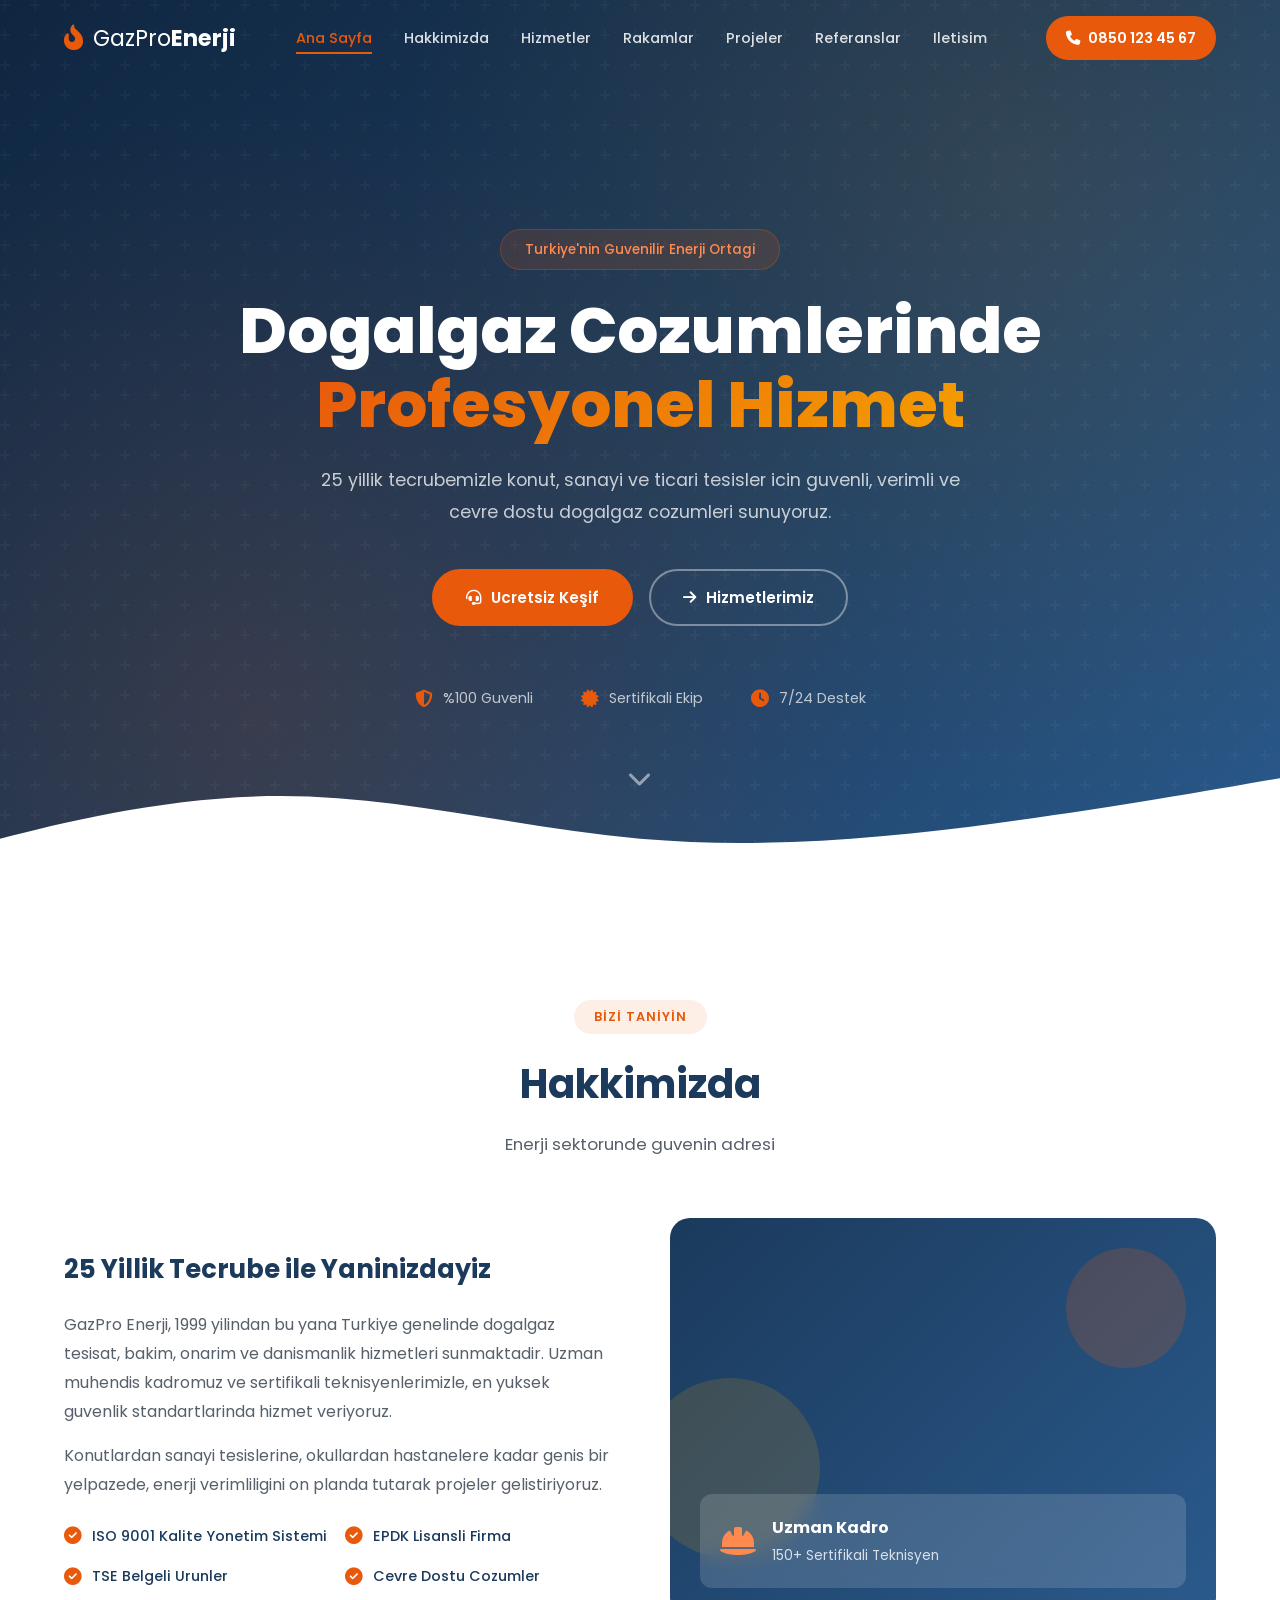
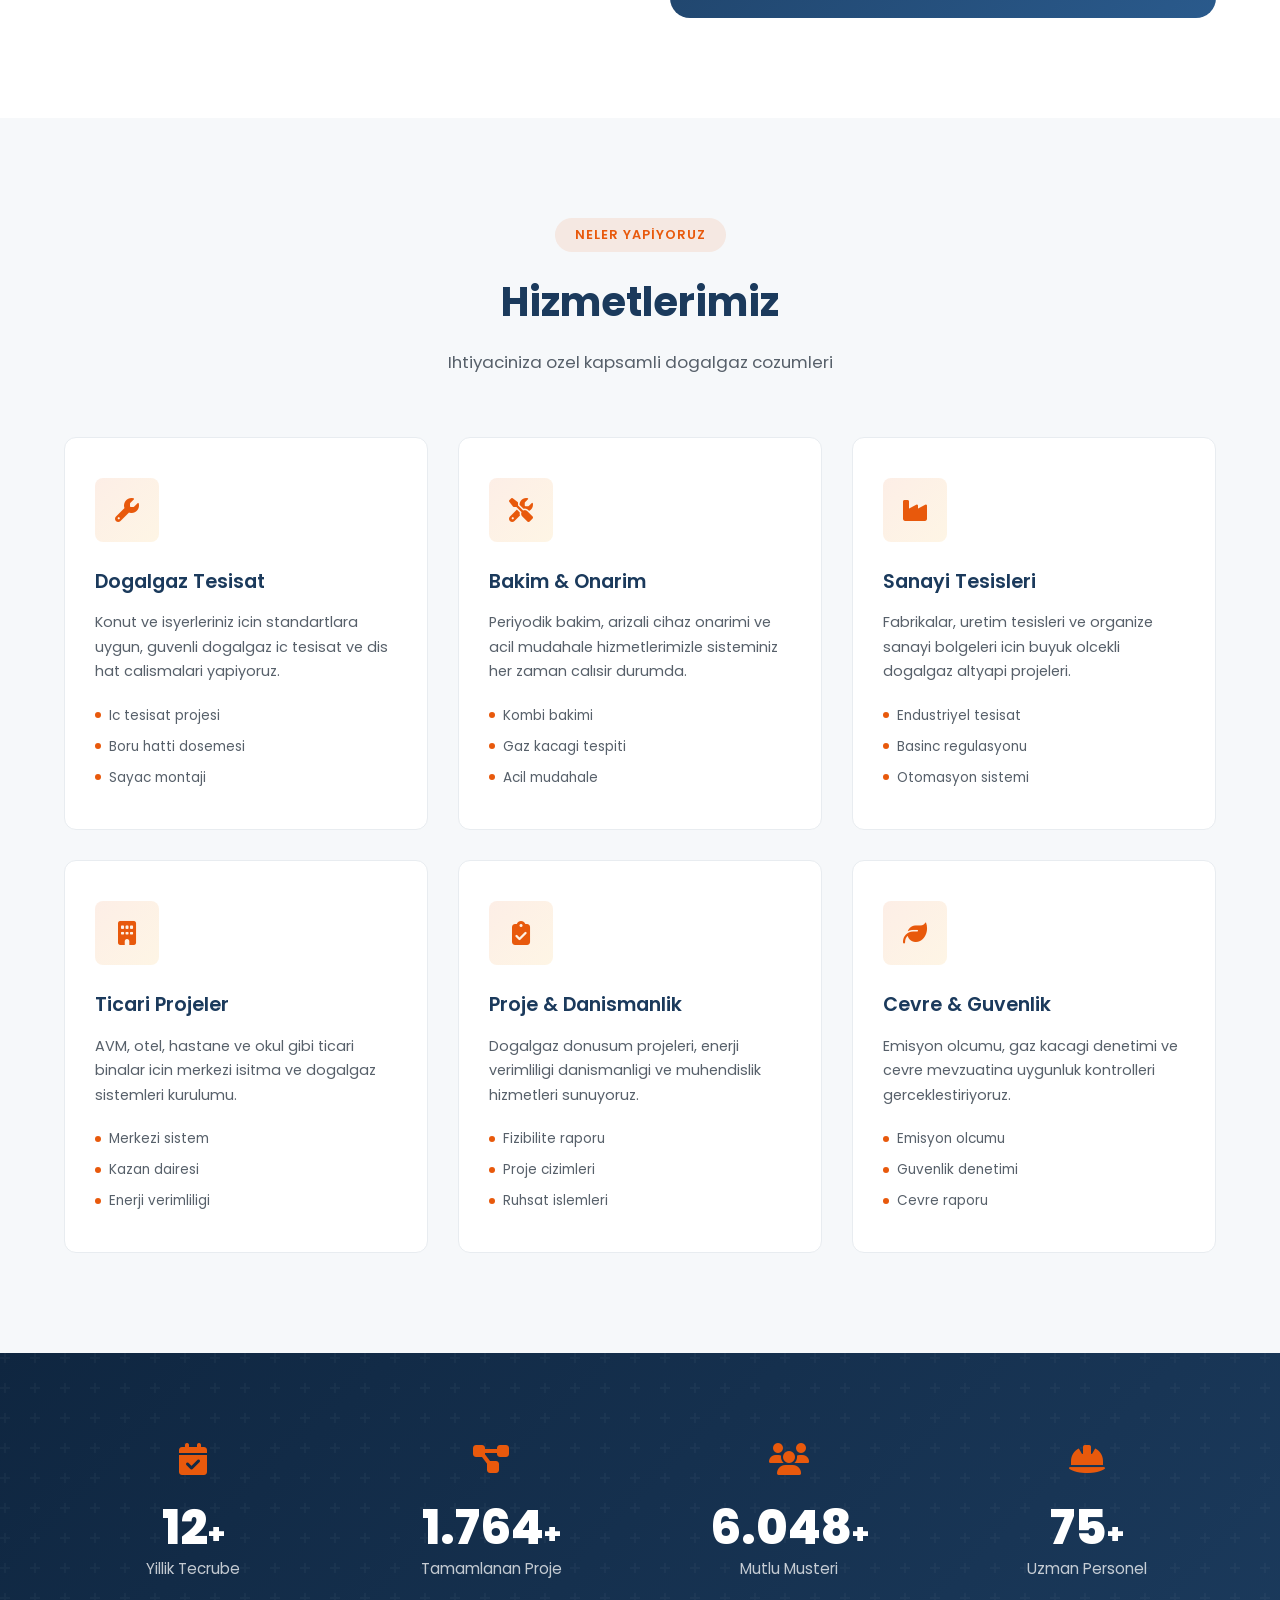
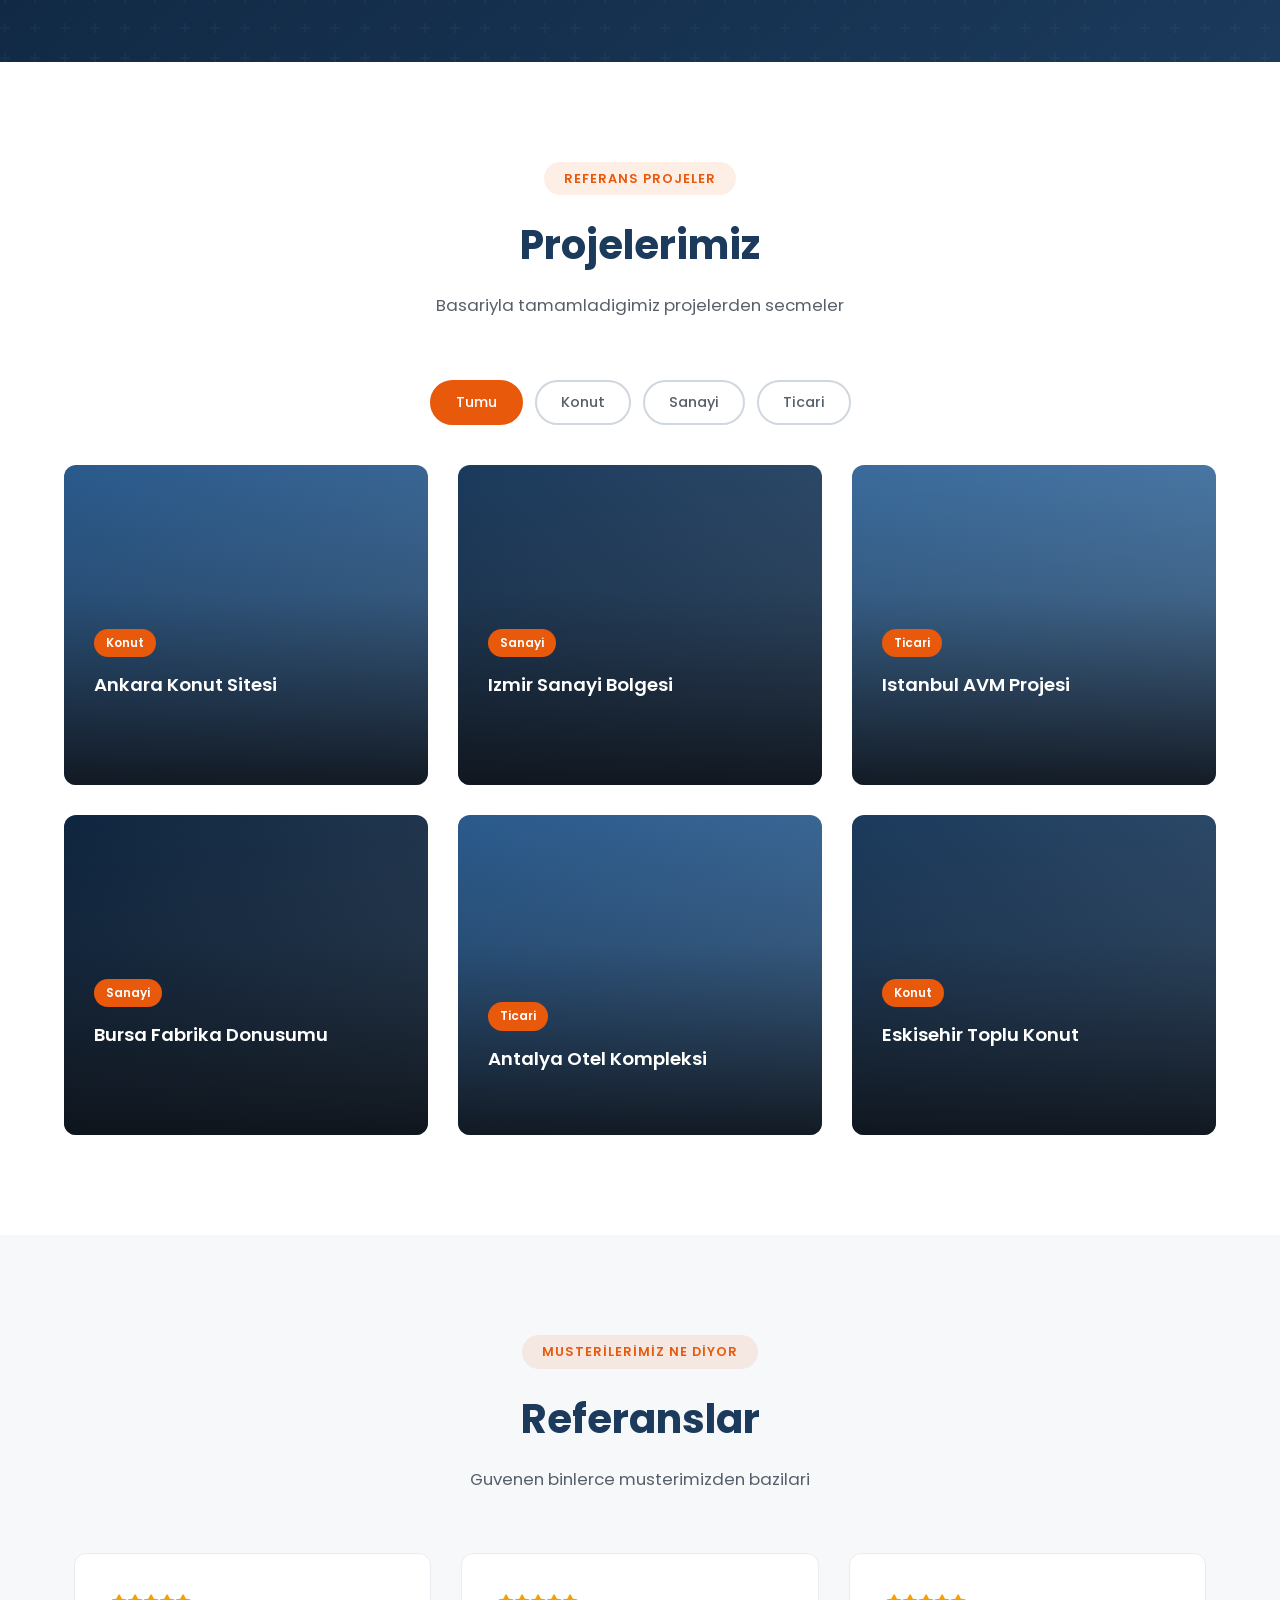
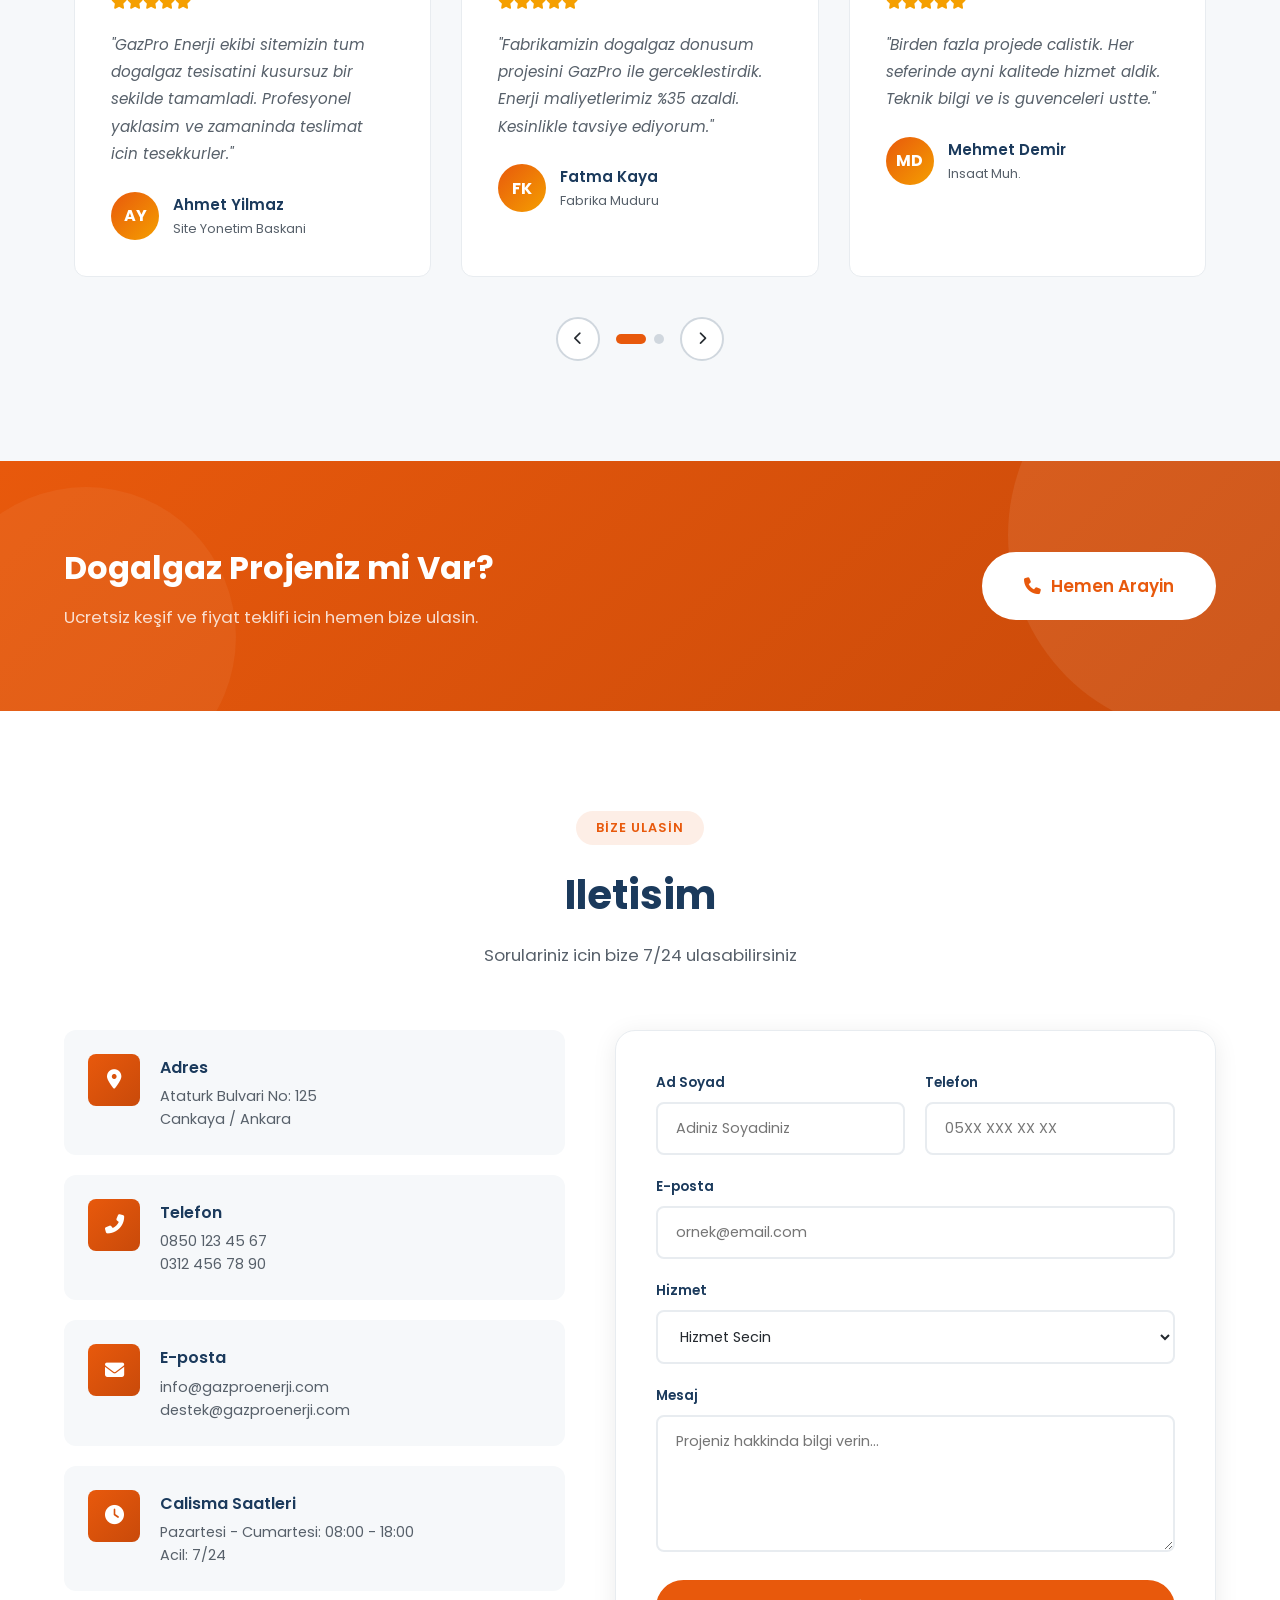
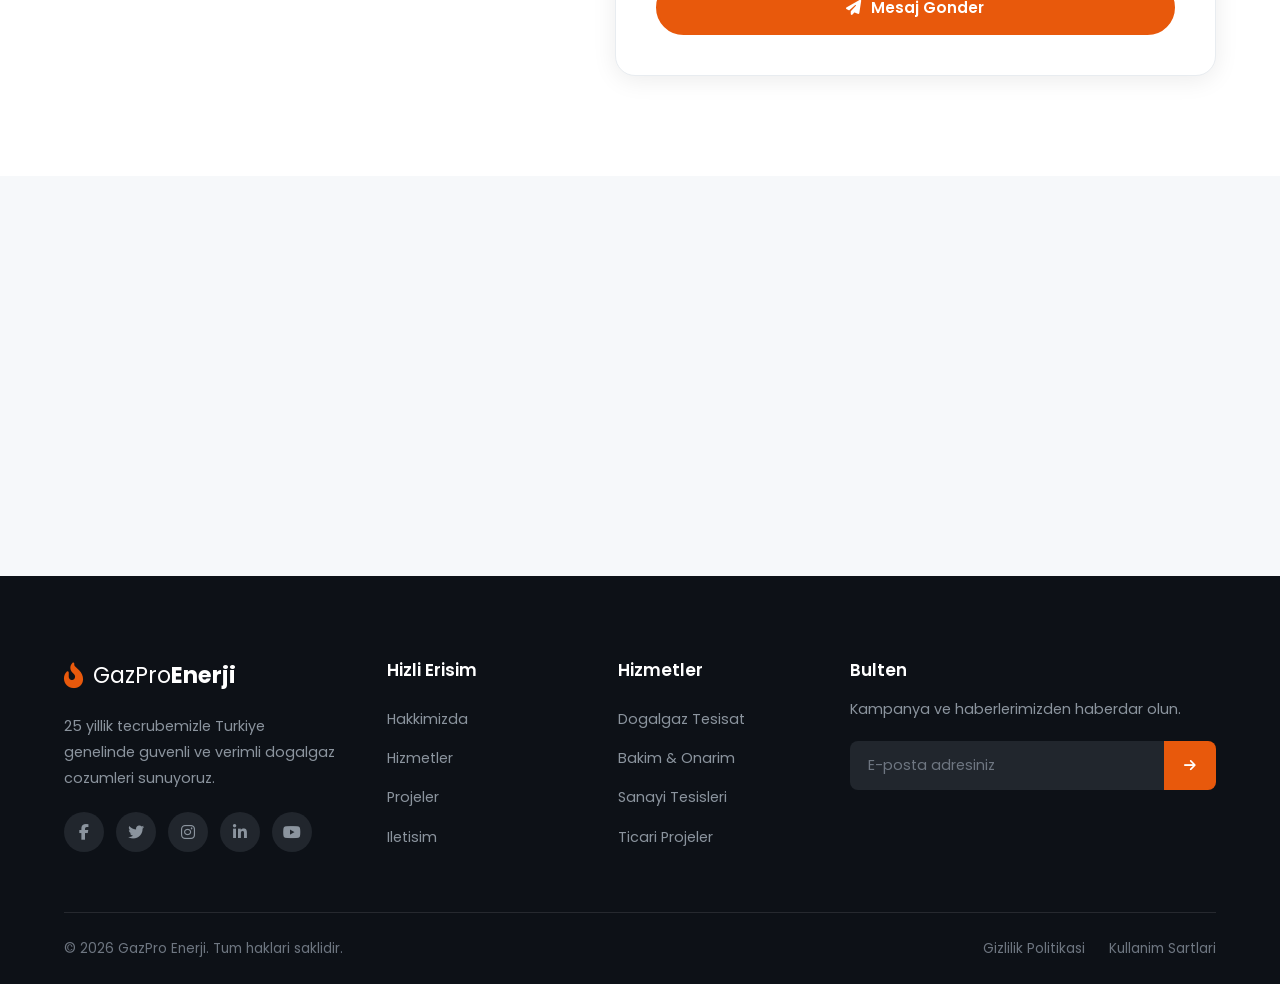
==== dogalgaz/index.html @ 14d38a62 "feat: add professional natural gas company website - Full-page responsive website for GazPro Enerji " ====
<!DOCTYPE html>
<html lang="tr">
<head>
  <meta charset="UTF-8" />
  <meta name="viewport" content="width=device-width, initial-scale=1.0" />
  <meta name="description" content="GazPro Enerji - Profesyonel Dogalgaz Hizmetleri" />
  <title>GazPro Enerji | Dogalgaz Hizmetleri</title>
  <link rel="preconnect" href="https://fonts.googleapis.com" />
  <link rel="preconnect" href="https://fonts.gstatic.com" crossorigin />
  <link href="https://fonts.googleapis.com/css2?family=Poppins:wght@300;400;500;600;700;800&display=swap" rel="stylesheet" />
  <link rel="stylesheet" href="https://cdnjs.cloudflare.com/ajax/libs/font-awesome/6.5.1/css/all.min.css" />
  <link rel="stylesheet" href="css/styles.css" />
</head>
<body>
  <!-- Preloader -->
  <div id="preloader" class="preloader">
    <div class="preloader__flame">
      <i class="fas fa-fire"></i>
    </div>
    <p class="preloader__text">GazPro Enerji</p>
  </div>

  <!-- Navbar -->
  <header class="navbar" id="navbar">
    <div class="container navbar__inner">
      <a href="#hero" class="navbar__brand">
        <i class="fas fa-fire-flame-curved"></i>
        <span>GazPro<strong>Enerji</strong></span>
      </a>
      <nav class="navbar__links" id="nav-links">
        <a href="#hero" class="nav-link active">Ana Sayfa</a>
        <a href="#about" class="nav-link">Hakkimizda</a>
        <a href="#services" class="nav-link">Hizmetler</a>
        <a href="#stats" class="nav-link">Rakamlar</a>
        <a href="#projects" class="nav-link">Projeler</a>
        <a href="#testimonials" class="nav-link">Referanslar</a>
        <a href="#contact" class="nav-link">Iletisim</a>
      </nav>
      <div class="navbar__actions">
        <a href="tel:+908501234567" class="navbar__phone">
          <i class="fas fa-phone"></i>
          <span>0850 123 45 67</span>
        </a>
        <button id="menu-toggle" class="btn-icon menu-toggle" aria-label="Menu">
          <span class="hamburger"></span>
        </button>
      </div>
    </div>
  </header>

  <main>
    <!-- Hero Section -->
    <section id="hero" class="hero">
      <div class="hero__bg"></div>
      <div class="hero__overlay"></div>
      <div class="container hero__inner">
        <div class="hero__badge">Turkiye'nin Guvenilir Enerji Ortagi</div>
        <h1 class="hero__title">
          Dogalgaz Cozumlerinde<br />
          <span class="text-gradient">Profesyonel Hizmet</span>
        </h1>
        <p class="hero__subtitle">
          25 yillik tecrubemizle konut, sanayi ve ticari tesisler icin
          guvenli, verimli ve cevre dostu dogalgaz cozumleri sunuyoruz.
        </p>
        <div class="hero__cta">
          <a href="#contact" class="btn btn--primary">
            <i class="fas fa-headset"></i> Ucretsiz Keşif
          </a>
          <a href="#services" class="btn btn--outline">
            <i class="fas fa-arrow-right"></i> Hizmetlerimiz
          </a>
        </div>
        <div class="hero__features">
          <div class="hero__feature">
            <i class="fas fa-shield-halved"></i>
            <span>%100 Guvenli</span>
          </div>
          <div class="hero__feature">
            <i class="fas fa-certificate"></i>
            <span>Sertifikali Ekip</span>
          </div>
          <div class="hero__feature">
            <i class="fas fa-clock"></i>
            <span>7/24 Destek</span>
          </div>
        </div>
      </div>
      <div class="hero__scroll">
        <a href="#about"><i class="fas fa-chevron-down"></i></a>
      </div>
    </section>

    <!-- About Section -->
    <section id="about" class="section">
      <div class="container">
        <div class="section__header">
          <span class="section__tag">Bizi Taniyin</span>
          <h2 class="section__title">Hakkimizda</h2>
          <p class="section__subtitle">Enerji sektorunde guvenin adresi</p>
        </div>
        <div class="about__grid">
          <div class="about__content">
            <h3>25 Yillik Tecrube ile Yaninizdayiz</h3>
            <p>
              GazPro Enerji, 1999 yilindan bu yana Turkiye genelinde dogalgaz
              tesisat, bakim, onarim ve danismanlik hizmetleri sunmaktadir.
              Uzman muhendis kadromuz ve sertifikali teknisyenlerimizle,
              en yuksek guvenlik standartlarinda hizmet veriyoruz.
            </p>
            <p>
              Konutlardan sanayi tesislerine, okullardan hastanelere kadar
              genis bir yelpazede, enerji verimliligini on planda tutarak
              projeler gelistiriyoruz.
            </p>
            <div class="about__highlights">
              <div class="about__highlight">
                <i class="fas fa-check-circle"></i>
                <span>ISO 9001 Kalite Yonetim Sistemi</span>
              </div>
              <div class="about__highlight">
                <i class="fas fa-check-circle"></i>
                <span>EPDK Lisansli Firma</span>
              </div>
              <div class="about__highlight">
                <i class="fas fa-check-circle"></i>
                <span>TSE Belgeli Urunler</span>
              </div>
              <div class="about__highlight">
                <i class="fas fa-check-circle"></i>
                <span>Cevre Dostu Cozumler</span>
              </div>
            </div>
          </div>
          <div class="about__image">
            <div class="about__image-card">
              <i class="fas fa-hard-hat"></i>
              <div>
                <strong>Uzman Kadro</strong>
                <span>150+ Sertifikali Teknisyen</span>
              </div>
            </div>
          </div>
        </div>
      </div>
    </section>

    <!-- Services Section -->
    <section id="services" class="section section--dark">
      <div class="container">
        <div class="section__header">
          <span class="section__tag">Neler Yapiyoruz</span>
          <h2 class="section__title">Hizmetlerimiz</h2>
          <p class="section__subtitle">Ihtiyaciniza ozel kapsamli dogalgaz cozumleri</p>
        </div>
        <div class="services__grid">
          <div class="service-card" data-aos="fade-up">
            <div class="service-card__icon">
              <i class="fas fa-wrench"></i>
            </div>
            <h3 class="service-card__title">Dogalgaz Tesisat</h3>
            <p class="service-card__desc">
              Konut ve isyerleriniz icin standartlara uygun, guvenli
              dogalgaz ic tesisat ve dis hat calismalari yapiyoruz.
            </p>
            <ul class="service-card__list">
              <li>Ic tesisat projesi</li>
              <li>Boru hatti dosemesi</li>
              <li>Sayac montaji</li>
            </ul>
          </div>
          <div class="service-card" data-aos="fade-up">
            <div class="service-card__icon">
              <i class="fas fa-tools"></i>
            </div>
            <h3 class="service-card__title">Bakim & Onarim</h3>
            <p class="service-card__desc">
              Periyodik bakim, arizali cihaz onarimi ve acil mudahale
              hizmetlerimizle sisteminiz her zaman calısir durumda.
            </p>
            <ul class="service-card__list">
              <li>Kombi bakimi</li>
              <li>Gaz kacagi tespiti</li>
              <li>Acil mudahale</li>
            </ul>
          </div>
          <div class="service-card" data-aos="fade-up">
            <div class="service-card__icon">
              <i class="fas fa-industry"></i>
            </div>
            <h3 class="service-card__title">Sanayi Tesisleri</h3>
            <p class="service-card__desc">
              Fabrikalar, uretim tesisleri ve organize sanayi bolgeleri
              icin buyuk olcekli dogalgaz altyapi projeleri.
            </p>
            <ul class="service-card__list">
              <li>Endustriyel tesisat</li>
              <li>Basinc regulasyonu</li>
              <li>Otomasyon sistemi</li>
            </ul>
          </div>
          <div class="service-card" data-aos="fade-up">
            <div class="service-card__icon">
              <i class="fas fa-building"></i>
            </div>
            <h3 class="service-card__title">Ticari Projeler</h3>
            <p class="service-card__desc">
              AVM, otel, hastane ve okul gibi ticari binalar icin
              merkezi isitma ve dogalgaz sistemleri kurulumu.
            </p>
            <ul class="service-card__list">
              <li>Merkezi sistem</li>
              <li>Kazan dairesi</li>
              <li>Enerji verimliligi</li>
            </ul>
          </div>
          <div class="service-card" data-aos="fade-up">
            <div class="service-card__icon">
              <i class="fas fa-clipboard-check"></i>
            </div>
            <h3 class="service-card__title">Proje & Danismanlik</h3>
            <p class="service-card__desc">
              Dogalgaz donusum projeleri, enerji verimliligi danismanligi
              ve muhendislik hizmetleri sunuyoruz.
            </p>
            <ul class="service-card__list">
              <li>Fizibilite raporu</li>
              <li>Proje cizimleri</li>
              <li>Ruhsat islemleri</li>
            </ul>
          </div>
          <div class="service-card" data-aos="fade-up">
            <div class="service-card__icon">
              <i class="fas fa-leaf"></i>
            </div>
            <h3 class="service-card__title">Cevre & Guvenlik</h3>
            <p class="service-card__desc">
              Emisyon olcumu, gaz kacagi denetimi ve cevre mevzuatina
              uygunluk kontrolleri gerceklestiriyoruz.
            </p>
            <ul class="service-card__list">
              <li>Emisyon olcumu</li>
              <li>Guvenlik denetimi</li>
              <li>Cevre raporu</li>
            </ul>
          </div>
        </div>
      </div>
    </section>

    <!-- Stats Section -->
    <section id="stats" class="section stats-section">
      <div class="container">
        <div class="stats__grid">
          <div class="stat-card">
            <div class="stat-card__icon"><i class="fas fa-calendar-check"></i></div>
            <div class="stat-card__number" data-target="25">0</div>
            <div class="stat-card__label">Yillik Tecrube</div>
          </div>
          <div class="stat-card">
            <div class="stat-card__icon"><i class="fas fa-project-diagram"></i></div>
            <div class="stat-card__number" data-target="3500">0</div>
            <div class="stat-card__label">Tamamlanan Proje</div>
          </div>
          <div class="stat-card">
            <div class="stat-card__icon"><i class="fas fa-users"></i></div>
            <div class="stat-card__number" data-target="12000">0</div>
            <div class="stat-card__label">Mutlu Musteri</div>
          </div>
          <div class="stat-card">
            <div class="stat-card__icon"><i class="fas fa-hard-hat"></i></div>
            <div class="stat-card__number" data-target="150">0</div>
            <div class="stat-card__label">Uzman Personel</div>
          </div>
        </div>
      </div>
    </section>

    <!-- Projects Section -->
    <section id="projects" class="section">
      <div class="container">
        <div class="section__header">
          <span class="section__tag">Referans Projeler</span>
          <h2 class="section__title">Projelerimiz</h2>
          <p class="section__subtitle">Basariyla tamamladigimiz projelerden secmeler</p>
        </div>
        <div class="projects__filter">
          <button class="filter-btn active" data-filter="all">Tumu</button>
          <button class="filter-btn" data-filter="residential">Konut</button>
          <button class="filter-btn" data-filter="industrial">Sanayi</button>
          <button class="filter-btn" data-filter="commercial">Ticari</button>
        </div>
        <div class="projects__grid" id="projects-grid">
          <!-- Populated by JS -->
        </div>
      </div>
    </section>

    <!-- Testimonials Section -->
    <section id="testimonials" class="section section--dark">
      <div class="container">
        <div class="section__header">
          <span class="section__tag">Musterilerimiz Ne Diyor</span>
          <h2 class="section__title">Referanslar</h2>
          <p class="section__subtitle">Guvenen binlerce musterimizden bazilari</p>
        </div>
        <div class="testimonials__wrapper">
          <div class="testimonials__track" id="testimonials-track">
            <!-- Populated by JS -->
          </div>
          <div class="testimonials__nav">
            <button class="testimonials__btn" id="test-prev"><i class="fas fa-chevron-left"></i></button>
            <div class="testimonials__dots" id="test-dots"></div>
            <button class="testimonials__btn" id="test-next"><i class="fas fa-chevron-right"></i></button>
          </div>
        </div>
      </div>
    </section>

    <!-- CTA Section -->
    <section class="cta-section">
      <div class="container cta__inner">
        <div class="cta__content">
          <h2>Dogalgaz Projeniz mi Var?</h2>
          <p>Ucretsiz keşif ve fiyat teklifi icin hemen bize ulasin.</p>
        </div>
        <a href="#contact" class="btn btn--primary btn--lg">
          <i class="fas fa-phone"></i> Hemen Arayin
        </a>
      </div>
    </section>

    <!-- Contact Section -->
    <section id="contact" class="section">
      <div class="container">
        <div class="section__header">
          <span class="section__tag">Bize Ulasin</span>
          <h2 class="section__title">Iletisim</h2>
          <p class="section__subtitle">Sorulariniz icin bize 7/24 ulasabilirsiniz</p>
        </div>
        <div class="contact__grid">
          <div class="contact__info">
            <div class="contact__card">
              <div class="contact__card-icon"><i class="fas fa-map-marker-alt"></i></div>
              <div>
                <h4>Adres</h4>
                <p>Ataturk Bulvari No: 125<br />Cankaya / Ankara</p>
              </div>
            </div>
            <div class="contact__card">
              <div class="contact__card-icon"><i class="fas fa-phone-alt"></i></div>
              <div>
                <h4>Telefon</h4>
                <p>0850 123 45 67<br />0312 456 78 90</p>
              </div>
            </div>
            <div class="contact__card">
              <div class="contact__card-icon"><i class="fas fa-envelope"></i></div>
              <div>
                <h4>E-posta</h4>
                <p>info@gazproenerji.com<br />destek@gazproenerji.com</p>
              </div>
            </div>
            <div class="contact__card">
              <div class="contact__card-icon"><i class="fas fa-clock"></i></div>
              <div>
                <h4>Calisma Saatleri</h4>
                <p>Pazartesi - Cumartesi: 08:00 - 18:00<br />Acil: 7/24</p>
              </div>
            </div>
          </div>
          <form class="contact__form" id="contact-form">
            <div class="form__row">
              <div class="form__group">
                <label for="name">Ad Soyad</label>
                <input type="text" id="name" name="name" placeholder="Adiniz Soyadiniz" required />
              </div>
              <div class="form__group">
                <label for="phone">Telefon</label>
                <input type="tel" id="phone" name="phone" placeholder="05XX XXX XX XX" required />
              </div>
            </div>
            <div class="form__group">
              <label for="email">E-posta</label>
              <input type="email" id="email" name="email" placeholder="ornek@email.com" required />
            </div>
            <div class="form__group">
              <label for="service">Hizmet</label>
              <select id="service" name="service">
                <option value="">Hizmet Secin</option>
                <option value="tesisat">Dogalgaz Tesisat</option>
                <option value="bakim">Bakim & Onarim</option>
                <option value="sanayi">Sanayi Tesisleri</option>
                <option value="ticari">Ticari Projeler</option>
                <option value="danismanlik">Proje & Danismanlik</option>
                <option value="cevre">Cevre & Guvenlik</option>
              </select>
            </div>
            <div class="form__group">
              <label for="message">Mesaj</label>
              <textarea id="message" name="message" rows="5" placeholder="Projeniz hakkinda bilgi verin..."></textarea>
            </div>
            <button type="submit" class="btn btn--primary btn--full">
              <i class="fas fa-paper-plane"></i> Mesaj Gonder
            </button>
          </form>
        </div>
      </div>
    </section>

    <!-- Map -->
    <div class="map-section">
      <iframe
        src="https://www.google.com/maps/embed?pb=!1m18!1m12!1m3!1d3060.4822365684927!2d32.8597!3d39.9334!2m3!1f0!2f0!3f0!3m2!1i1024!2i768!4f13.1!3m3!1m2!1s0x0%3A0x0!2zMznCsDU2JzAwLjIiTiAzMsKwNTEnMzQuOSJF!5e0!3m2!1str!2str!4v1234567890"
        width="100%" height="400" style="border:0;" allowfullscreen="" loading="lazy"
        referrerpolicy="no-referrer-when-downgrade"
        title="GazPro Enerji Konum"></iframe>
    </div>
  </main>

  <!-- Footer -->
  <footer class="footer">
    <div class="container">
      <div class="footer__grid">
        <div class="footer__about">
          <div class="footer__brand">
            <i class="fas fa-fire-flame-curved"></i>
            <span>GazPro<strong>Enerji</strong></span>
          </div>
          <p>
            25 yillik tecrubemizle Turkiye genelinde guvenli ve verimli
            dogalgaz cozumleri sunuyoruz.
          </p>
          <div class="footer__social">
            <a href="#" aria-label="Facebook"><i class="fab fa-facebook-f"></i></a>
            <a href="#" aria-label="Twitter"><i class="fab fa-twitter"></i></a>
            <a href="#" aria-label="Instagram"><i class="fab fa-instagram"></i></a>
            <a href="#" aria-label="LinkedIn"><i class="fab fa-linkedin-in"></i></a>
            <a href="#" aria-label="YouTube"><i class="fab fa-youtube"></i></a>
          </div>
        </div>
        <div class="footer__links">
          <h4>Hizli Erisim</h4>
          <ul>
            <li><a href="#about">Hakkimizda</a></li>
            <li><a href="#services">Hizmetler</a></li>
            <li><a href="#projects">Projeler</a></li>
            <li><a href="#contact">Iletisim</a></li>
          </ul>
        </div>
        <div class="footer__links">
          <h4>Hizmetler</h4>
          <ul>
            <li><a href="#services">Dogalgaz Tesisat</a></li>
            <li><a href="#services">Bakim & Onarim</a></li>
            <li><a href="#services">Sanayi Tesisleri</a></li>
            <li><a href="#services">Ticari Projeler</a></li>
          </ul>
        </div>
        <div class="footer__newsletter">
          <h4>Bulten</h4>
          <p>Kampanya ve haberlerimizden haberdar olun.</p>
          <form class="newsletter__form" id="newsletter-form">
            <input type="email" placeholder="E-posta adresiniz" required />
            <button type="submit"><i class="fas fa-arrow-right"></i></button>
          </form>
        </div>
      </div>
      <div class="footer__bottom">
        <p>&copy; 2026 GazPro Enerji. Tum haklari saklidir.</p>
        <div class="footer__bottom-links">
          <a href="#">Gizlilik Politikasi</a>
          <a href="#">Kullanim Sartlari</a>
        </div>
      </div>
    </div>
  </footer>

  <!-- Back to Top -->
  <button id="back-to-top" class="back-to-top" aria-label="Yukari">
    <i class="fas fa-arrow-up"></i>
  </button>

  <script src="js/main.js"></script>
</body>
</html>
---- dogalgaz/css/styles.css ----
/* =====================================================
   GazPro Enerji - Professional Natural Gas Company
   ===================================================== */

/* ----- Reset & Base ----- */
*,
*::before,
*::after {
  margin: 0;
  padding: 0;
  box-sizing: border-box;
}

:root {
  --primary: #e8590c;
  --primary-dark: #c94a0a;
  --primary-light: #ff8a50;
  --secondary: #1b3a5c;
  --secondary-dark: #0f2640;
  --secondary-light: #2a5a8c;
  --accent: #f59f00;
  --dark: #0d1117;
  --dark-2: #161b22;
  --dark-3: #21262d;
  --gray-100: #f6f8fa;
  --gray-200: #e8ecf0;
  --gray-300: #d0d7de;
  --gray-400: #8b949e;
  --gray-500: #6e7681;
  --white: #ffffff;
  --text: #24292f;
  --text-light: #57606a;
  --radius: 12px;
  --radius-sm: 8px;
  --radius-lg: 20px;
  --shadow: 0 4px 24px rgba(0, 0, 0, 0.08);
  --shadow-lg: 0 12px 48px rgba(0, 0, 0, 0.12);
  --transition: 0.3s ease;
  --font: 'Poppins', sans-serif;
}

html {
  scroll-behavior: smooth;
  font-size: 16px;
}

body {
  font-family: var(--font);
  color: var(--text);
  background: var(--white);
  line-height: 1.7;
  overflow-x: hidden;
}

a {
  text-decoration: none;
  color: inherit;
}

ul {
  list-style: none;
}

img {
  max-width: 100%;
  display: block;
}

.container {
  max-width: 1200px;
  margin: 0 auto;
  padding: 0 24px;
}

/* ----- Preloader ----- */
.preloader {
  position: fixed;
  inset: 0;
  z-index: 10000;
  background: var(--secondary-dark);
  display: flex;
  flex-direction: column;
  align-items: center;
  justify-content: center;
  transition: opacity 0.5s, visibility 0.5s;
}

.preloader.hide {
  opacity: 0;
  visibility: hidden;
}

.preloader__flame {
  font-size: 3rem;
  color: var(--primary);
  animation: flamePulse 1s ease-in-out infinite;
}

.preloader__text {
  margin-top: 16px;
  color: var(--white);
  font-size: 1.25rem;
  font-weight: 600;
  letter-spacing: 2px;
}

@keyframes flamePulse {
  0%, 100% { transform: scale(1); opacity: 1; }
  50% { transform: scale(1.2); opacity: 0.7; }
}

/* ----- Navbar ----- */
.navbar {
  position: fixed;
  top: 0;
  left: 0;
  right: 0;
  z-index: 1000;
  padding: 16px 0;
  transition: all var(--transition);
}

.navbar.scrolled {
  background: rgba(255, 255, 255, 0.97);
  backdrop-filter: blur(10px);
  box-shadow: 0 2px 20px rgba(0, 0, 0, 0.08);
  padding: 10px 0;
}

.navbar__inner {
  display: flex;
  align-items: center;
  justify-content: space-between;
}

.navbar__brand {
  display: flex;
  align-items: center;
  gap: 10px;
  font-size: 1.4rem;
  color: var(--white);
  transition: color var(--transition);
}

.navbar.scrolled .navbar__brand {
  color: var(--secondary);
}

.navbar__brand i {
  color: var(--primary);
  font-size: 1.6rem;
}

.navbar__brand strong {
  font-weight: 700;
}

.navbar__links {
  display: flex;
  align-items: center;
  gap: 32px;
}

.nav-link {
  color: rgba(255, 255, 255, 0.85);
  font-size: 0.9rem;
  font-weight: 500;
  position: relative;
  transition: color var(--transition);
}

.navbar.scrolled .nav-link {
  color: var(--text-light);
}

.nav-link::after {
  content: '';
  position: absolute;
  bottom: -4px;
  left: 0;
  width: 0;
  height: 2px;
  background: var(--primary);
  transition: width var(--transition);
}

.nav-link:hover,
.nav-link.active {
  color: var(--primary);
}

.nav-link:hover::after,
.nav-link.active::after {
  width: 100%;
}

.navbar__actions {
  display: flex;
  align-items: center;
  gap: 16px;
}

.navbar__phone {
  display: flex;
  align-items: center;
  gap: 8px;
  color: var(--white);
  font-weight: 600;
  font-size: 0.9rem;
  background: var(--primary);
  padding: 10px 20px;
  border-radius: 50px;
  transition: all var(--transition);
}

.navbar__phone:hover {
  background: var(--primary-dark);
  transform: translateY(-2px);
}

.menu-toggle {
  display: none;
  background: none;
  border: none;
  cursor: pointer;
  width: 36px;
  height: 36px;
  position: relative;
}

.hamburger,
.hamburger::before,
.hamburger::after {
  display: block;
  width: 24px;
  height: 2px;
  background: var(--white);
  transition: all var(--transition);
  position: absolute;
  left: 6px;
}

.navbar.scrolled .hamburger,
.navbar.scrolled .hamburger::before,
.navbar.scrolled .hamburger::after {
  background: var(--secondary);
}

.hamburger {
  top: 17px;
}

.hamburger::before {
  content: '';
  top: -8px;
}

.hamburger::after {
  content: '';
  top: 8px;
}

.menu-toggle.open .hamburger {
  background: transparent;
}

.menu-toggle.open .hamburger::before {
  top: 0;
  transform: rotate(45deg);
}

.menu-toggle.open .hamburger::after {
  top: 0;
  transform: rotate(-45deg);
}

/* ----- Buttons ----- */
.btn {
  display: inline-flex;
  align-items: center;
  gap: 10px;
  padding: 14px 32px;
  border-radius: 50px;
  font-family: var(--font);
  font-size: 0.95rem;
  font-weight: 600;
  cursor: pointer;
  border: 2px solid transparent;
  transition: all var(--transition);
}

.btn--primary {
  background: var(--primary);
  color: var(--white);
  border-color: var(--primary);
}

.btn--primary:hover {
  background: var(--primary-dark);
  border-color: var(--primary-dark);
  transform: translateY(-3px);
  box-shadow: 0 8px 24px rgba(232, 89, 12, 0.35);
}

.btn--outline {
  background: transparent;
  color: var(--white);
  border-color: rgba(255, 255, 255, 0.4);
}

.btn--outline:hover {
  background: var(--white);
  color: var(--secondary);
  border-color: var(--white);
  transform: translateY(-3px);
}

.btn--ghost {
  background: transparent;
  color: var(--primary);
  border-color: var(--primary);
}

.btn--ghost:hover {
  background: var(--primary);
  color: var(--white);
}

.btn--lg {
  padding: 18px 40px;
  font-size: 1.05rem;
}

.btn--full {
  width: 100%;
  justify-content: center;
}

.btn-icon {
  background: none;
  border: none;
  cursor: pointer;
  font-size: 1.2rem;
}

/* ----- Hero ----- */
.hero {
  position: relative;
  min-height: 100vh;
  display: flex;
  align-items: center;
  overflow: hidden;
}

.hero__bg {
  position: absolute;
  inset: 0;
  background: linear-gradient(135deg, var(--secondary-dark) 0%, var(--secondary) 50%, var(--secondary-light) 100%);
}

.hero__bg::before {
  content: '';
  position: absolute;
  inset: 0;
  background:
    radial-gradient(circle at 20% 80%, rgba(232, 89, 12, 0.15) 0%, transparent 50%),
    radial-gradient(circle at 80% 20%, rgba(245, 159, 0, 0.1) 0%, transparent 50%);
}

.hero__bg::after {
  content: '';
  position: absolute;
  bottom: 0;
  left: 0;
  right: 0;
  height: 200px;
  background: url("data:image/svg+xml,%3Csvg xmlns='http://www.w3.org/2000/svg' viewBox='0 0 1440 200'%3E%3Cpath fill='%23ffffff' d='M0,160L60,144C120,128,240,96,360,96C480,96,600,128,720,138.7C840,149,960,139,1080,122.7C1200,107,1320,85,1380,74.7L1440,64L1440,200L1380,200C1320,200,1200,200,1080,200C960,200,840,200,720,200C600,200,480,200,360,200C240,200,120,200,60,200L0,200Z'%3E%3C/path%3E%3C/svg%3E") no-repeat bottom;
  background-size: cover;
}

.hero__overlay {
  position: absolute;
  inset: 0;
  background: url("data:image/svg+xml,%3Csvg width='60' height='60' viewBox='0 0 60 60' xmlns='http://www.w3.org/2000/svg'%3E%3Cg fill='none' fill-rule='evenodd'%3E%3Cg fill='%23ffffff' fill-opacity='0.03'%3E%3Cpath d='M36 34v-4h-2v4h-4v2h4v4h2v-4h4v-2h-4zm0-30V0h-2v4h-4v2h4v4h2V6h4V4h-4zM6 34v-4H4v4H0v2h4v4h2v-4h4v-2H6zM6 4V0H4v4H0v2h4v4h2V6h4V4H6z'/%3E%3C/g%3E%3C/g%3E%3C/svg%3E");
}

.hero__inner {
  position: relative;
  z-index: 2;
  text-align: center;
  padding: 120px 0 80px;
}

.hero__badge {
  display: inline-block;
  background: rgba(232, 89, 12, 0.15);
  color: var(--primary-light);
  padding: 8px 24px;
  border-radius: 50px;
  font-size: 0.85rem;
  font-weight: 500;
  margin-bottom: 24px;
  border: 1px solid rgba(232, 89, 12, 0.3);
  animation: fadeInDown 0.8s ease;
}

.hero__title {
  font-size: clamp(2.5rem, 5vw, 4rem);
  color: var(--white);
  font-weight: 800;
  line-height: 1.15;
  margin-bottom: 24px;
  animation: fadeInUp 0.8s ease 0.2s both;
}

.text-gradient {
  background: linear-gradient(135deg, var(--primary), var(--accent));
  -webkit-background-clip: text;
  -webkit-text-fill-color: transparent;
  background-clip: text;
}

.hero__subtitle {
  max-width: 640px;
  margin: 0 auto 40px;
  color: rgba(255, 255, 255, 0.75);
  font-size: 1.1rem;
  line-height: 1.8;
  animation: fadeInUp 0.8s ease 0.4s both;
}

.hero__cta {
  display: flex;
  gap: 16px;
  justify-content: center;
  flex-wrap: wrap;
  margin-bottom: 60px;
  animation: fadeInUp 0.8s ease 0.6s both;
}

.hero__features {
  display: flex;
  justify-content: center;
  gap: 48px;
  flex-wrap: wrap;
  animation: fadeInUp 0.8s ease 0.8s both;
}

.hero__feature {
  display: flex;
  align-items: center;
  gap: 10px;
  color: rgba(255, 255, 255, 0.7);
  font-size: 0.9rem;
}

.hero__feature i {
  color: var(--primary);
  font-size: 1.1rem;
}

.hero__scroll {
  position: absolute;
  bottom: 100px;
  left: 50%;
  transform: translateX(-50%);
  z-index: 2;
}

.hero__scroll a {
  color: rgba(255, 255, 255, 0.5);
  font-size: 1.5rem;
  animation: bounce 2s infinite;
}

@keyframes bounce {
  0%, 20%, 50%, 80%, 100% { transform: translateY(0); }
  40% { transform: translateY(-12px); }
  60% { transform: translateY(-6px); }
}

@keyframes fadeInUp {
  from { opacity: 0; transform: translateY(30px); }
  to { opacity: 1; transform: translateY(0); }
}

@keyframes fadeInDown {
  from { opacity: 0; transform: translateY(-20px); }
  to { opacity: 1; transform: translateY(0); }
}

/* ----- Sections ----- */
.section {
  padding: 100px 0;
}

.section--dark {
  background: var(--gray-100);
}

.section__header {
  text-align: center;
  margin-bottom: 60px;
}

.section__tag {
  display: inline-block;
  background: rgba(232, 89, 12, 0.1);
  color: var(--primary);
  padding: 6px 20px;
  border-radius: 50px;
  font-size: 0.8rem;
  font-weight: 600;
  text-transform: uppercase;
  letter-spacing: 1px;
  margin-bottom: 16px;
}

.section__title {
  font-size: 2.5rem;
  font-weight: 700;
  color: var(--secondary);
  margin-bottom: 12px;
}

.section__subtitle {
  color: var(--text-light);
  font-size: 1.05rem;
  max-width: 500px;
  margin: 0 auto;
}

/* ----- About ----- */
.about__grid {
  display: grid;
  grid-template-columns: 1fr 1fr;
  gap: 60px;
  align-items: center;
}

.about__content h3 {
  font-size: 1.6rem;
  color: var(--secondary);
  margin-bottom: 20px;
}

.about__content p {
  color: var(--text-light);
  margin-bottom: 16px;
  line-height: 1.8;
}

.about__highlights {
  display: grid;
  grid-template-columns: 1fr 1fr;
  gap: 16px;
  margin-top: 24px;
}

.about__highlight {
  display: flex;
  align-items: center;
  gap: 10px;
  font-size: 0.9rem;
  font-weight: 500;
  color: var(--secondary);
}

.about__highlight i {
  color: var(--primary);
  font-size: 1.1rem;
}

.about__image {
  position: relative;
  background: linear-gradient(135deg, var(--secondary) 0%, var(--secondary-light) 100%);
  border-radius: var(--radius-lg);
  min-height: 400px;
  display: flex;
  align-items: flex-end;
  padding: 30px;
  overflow: hidden;
}

.about__image::before {
  content: '';
  position: absolute;
  top: 30px;
  right: 30px;
  width: 120px;
  height: 120px;
  border-radius: 50%;
  background: rgba(232, 89, 12, 0.2);
}

.about__image::after {
  content: '';
  position: absolute;
  bottom: 60px;
  left: -30px;
  width: 180px;
  height: 180px;
  border-radius: 50%;
  background: rgba(245, 159, 0, 0.15);
}

.about__image-card {
  position: relative;
  z-index: 2;
  display: flex;
  align-items: center;
  gap: 16px;
  background: rgba(255, 255, 255, 0.15);
  backdrop-filter: blur(10px);
  padding: 20px;
  border-radius: var(--radius);
  color: var(--white);
  width: 100%;
}

.about__image-card i {
  font-size: 2rem;
  color: var(--primary-light);
}

.about__image-card strong {
  display: block;
  font-size: 1rem;
}

.about__image-card span {
  font-size: 0.85rem;
  opacity: 0.8;
}

/* ----- Services ----- */
.services__grid {
  display: grid;
  grid-template-columns: repeat(3, 1fr);
  gap: 30px;
}

.service-card {
  background: var(--white);
  border-radius: var(--radius);
  padding: 40px 30px;
  transition: all var(--transition);
  border: 1px solid var(--gray-200);
  position: relative;
  overflow: hidden;
}

.service-card::before {
  content: '';
  position: absolute;
  top: 0;
  left: 0;
  right: 0;
  height: 3px;
  background: linear-gradient(90deg, var(--primary), var(--accent));
  transform: scaleX(0);
  transform-origin: left;
  transition: transform var(--transition);
}

.service-card:hover {
  transform: translateY(-8px);
  box-shadow: var(--shadow-lg);
  border-color: transparent;
}

.service-card:hover::before {
  transform: scaleX(1);
}

.service-card__icon {
  width: 64px;
  height: 64px;
  border-radius: var(--radius-sm);
  background: linear-gradient(135deg, rgba(232, 89, 12, 0.1), rgba(245, 159, 0, 0.1));
  display: flex;
  align-items: center;
  justify-content: center;
  margin-bottom: 24px;
}

.service-card__icon i {
  font-size: 1.5rem;
  color: var(--primary);
}

.service-card__title {
  font-size: 1.2rem;
  font-weight: 600;
  color: var(--secondary);
  margin-bottom: 12px;
}

.service-card__desc {
  color: var(--text-light);
  font-size: 0.9rem;
  margin-bottom: 20px;
  line-height: 1.7;
}

.service-card__list {
  display: flex;
  flex-direction: column;
  gap: 8px;
}

.service-card__list li {
  display: flex;
  align-items: center;
  gap: 8px;
  font-size: 0.85rem;
  color: var(--text-light);
}

.service-card__list li::before {
  content: '';
  width: 6px;
  height: 6px;
  border-radius: 50%;
  background: var(--primary);
  flex-shrink: 0;
}

/* ----- Stats ----- */
.stats-section {
  background: linear-gradient(135deg, var(--secondary-dark), var(--secondary));
  padding: 80px 0;
  position: relative;
  overflow: hidden;
}

.stats-section::before {
  content: '';
  position: absolute;
  inset: 0;
  background: url("data:image/svg+xml,%3Csvg width='60' height='60' viewBox='0 0 60 60' xmlns='http://www.w3.org/2000/svg'%3E%3Cg fill='none' fill-rule='evenodd'%3E%3Cg fill='%23ffffff' fill-opacity='0.03'%3E%3Cpath d='M36 34v-4h-2v4h-4v2h4v4h2v-4h4v-2h-4zm0-30V0h-2v4h-4v2h4v4h2V6h4V4h-4zM6 34v-4H4v4H0v2h4v4h2v-4h4v-2H6zM6 4V0H4v4H0v2h4v4h2V6h4V4H6z'/%3E%3C/g%3E%3C/g%3E%3C/svg%3E");
}

.stats__grid {
  display: grid;
  grid-template-columns: repeat(4, 1fr);
  gap: 40px;
  position: relative;
  z-index: 2;
}

.stat-card {
  text-align: center;
  color: var(--white);
}

.stat-card__icon {
  font-size: 2rem;
  color: var(--primary);
  margin-bottom: 16px;
}

.stat-card__number {
  font-size: 3rem;
  font-weight: 800;
  margin-bottom: 4px;
  line-height: 1;
}

.stat-card__number::after {
  content: '+';
  font-size: 1.8rem;
}

.stat-card__label {
  font-size: 0.95rem;
  opacity: 0.75;
}

/* ----- Projects ----- */
.projects__filter {
  display: flex;
  justify-content: center;
  gap: 12px;
  margin-bottom: 40px;
  flex-wrap: wrap;
}

.filter-btn {
  padding: 10px 24px;
  border: 2px solid var(--gray-300);
  border-radius: 50px;
  background: transparent;
  font-family: var(--font);
  font-size: 0.9rem;
  font-weight: 500;
  color: var(--text-light);
  cursor: pointer;
  transition: all var(--transition);
}

.filter-btn:hover,
.filter-btn.active {
  background: var(--primary);
  border-color: var(--primary);
  color: var(--white);
}

.projects__grid {
  display: grid;
  grid-template-columns: repeat(3, 1fr);
  gap: 30px;
}

.project-card {
  border-radius: var(--radius);
  overflow: hidden;
  position: relative;
  height: 320px;
  cursor: pointer;
  transition: all var(--transition);
}

.project-card:hover {
  transform: translateY(-8px);
  box-shadow: var(--shadow-lg);
}

.project-card__bg {
  position: absolute;
  inset: 0;
  transition: transform 0.6s ease;
}

.project-card:hover .project-card__bg {
  transform: scale(1.1);
}

.project-card__overlay {
  position: absolute;
  inset: 0;
  background: linear-gradient(to top, rgba(13, 17, 23, 0.9) 0%, rgba(13, 17, 23, 0.2) 60%, transparent 100%);
  display: flex;
  flex-direction: column;
  justify-content: flex-end;
  padding: 30px;
  transition: all var(--transition);
}

.project-card:hover .project-card__overlay {
  background: linear-gradient(to top, rgba(13, 17, 23, 0.95) 0%, rgba(13, 17, 23, 0.4) 60%, rgba(13, 17, 23, 0.2) 100%);
}

.project-card__category {
  display: inline-block;
  background: var(--primary);
  color: var(--white);
  padding: 4px 12px;
  border-radius: 50px;
  font-size: 0.75rem;
  font-weight: 600;
  margin-bottom: 12px;
  width: fit-content;
}

.project-card__title {
  color: var(--white);
  font-size: 1.15rem;
  font-weight: 600;
  margin-bottom: 8px;
}

.project-card__desc {
  color: rgba(255, 255, 255, 0.7);
  font-size: 0.85rem;
  opacity: 0;
  transform: translateY(10px);
  transition: all var(--transition);
}

.project-card:hover .project-card__desc {
  opacity: 1;
  transform: translateY(0);
}

/* ----- Testimonials ----- */
.testimonials__wrapper {
  position: relative;
  overflow: hidden;
}

.testimonials__track {
  display: flex;
  transition: transform 0.5s ease;
}

.testimonial-card {
  min-width: 100%;
  display: grid;
  grid-template-columns: 1fr 1fr 1fr;
  gap: 30px;
  padding: 0 10px;
}

.testimonial-item {
  background: var(--white);
  border-radius: var(--radius);
  padding: 36px;
  border: 1px solid var(--gray-200);
  transition: all var(--transition);
}

.testimonial-item:hover {
  box-shadow: var(--shadow);
}

.testimonial-item__stars {
  color: var(--accent);
  margin-bottom: 16px;
  font-size: 0.9rem;
}

.testimonial-item__text {
  color: var(--text-light);
  font-size: 0.95rem;
  line-height: 1.8;
  margin-bottom: 24px;
  font-style: italic;
}

.testimonial-item__author {
  display: flex;
  align-items: center;
  gap: 14px;
}

.testimonial-item__avatar {
  width: 48px;
  height: 48px;
  border-radius: 50%;
  background: linear-gradient(135deg, var(--primary), var(--accent));
  display: flex;
  align-items: center;
  justify-content: center;
  color: var(--white);
  font-weight: 700;
  font-size: 1rem;
}

.testimonial-item__name {
  font-weight: 600;
  color: var(--secondary);
  font-size: 0.95rem;
}

.testimonial-item__role {
  font-size: 0.8rem;
  color: var(--text-light);
}

.testimonials__nav {
  display: flex;
  align-items: center;
  justify-content: center;
  gap: 16px;
  margin-top: 40px;
}

.testimonials__btn {
  width: 44px;
  height: 44px;
  border-radius: 50%;
  border: 2px solid var(--gray-300);
  background: var(--white);
  cursor: pointer;
  display: flex;
  align-items: center;
  justify-content: center;
  transition: all var(--transition);
  color: var(--text);
}

.testimonials__btn:hover {
  background: var(--primary);
  border-color: var(--primary);
  color: var(--white);
}

.testimonials__dots {
  display: flex;
  gap: 8px;
}

.testimonials__dot {
  width: 10px;
  height: 10px;
  border-radius: 50%;
  background: var(--gray-300);
  border: none;
  cursor: pointer;
  transition: all var(--transition);
}

.testimonials__dot.active {
  background: var(--primary);
  width: 30px;
  border-radius: 5px;
}

/* ----- CTA Section ----- */
.cta-section {
  background: linear-gradient(135deg, var(--primary), var(--primary-dark));
  padding: 80px 0;
  position: relative;
  overflow: hidden;
}

.cta-section::before {
  content: '';
  position: absolute;
  top: -50%;
  right: -10%;
  width: 400px;
  height: 400px;
  border-radius: 50%;
  background: rgba(255, 255, 255, 0.08);
}

.cta-section::after {
  content: '';
  position: absolute;
  bottom: -30%;
  left: -5%;
  width: 300px;
  height: 300px;
  border-radius: 50%;
  background: rgba(255, 255, 255, 0.05);
}

.cta__inner {
  display: flex;
  align-items: center;
  justify-content: space-between;
  position: relative;
  z-index: 2;
}

.cta__content h2 {
  color: var(--white);
  font-size: 2rem;
  font-weight: 700;
  margin-bottom: 8px;
}

.cta__content p {
  color: rgba(255, 255, 255, 0.8);
  font-size: 1.05rem;
}

.cta-section .btn--primary {
  background: var(--white);
  color: var(--primary);
  border-color: var(--white);
}

.cta-section .btn--primary:hover {
  background: var(--secondary);
  color: var(--white);
  border-color: var(--secondary);
}

/* ----- Contact ----- */
.contact__grid {
  display: grid;
  grid-template-columns: 1fr 1.2fr;
  gap: 50px;
}

.contact__info {
  display: flex;
  flex-direction: column;
  gap: 20px;
}

.contact__card {
  display: flex;
  align-items: flex-start;
  gap: 20px;
  padding: 24px;
  background: var(--gray-100);
  border-radius: var(--radius);
  transition: all var(--transition);
}

.contact__card:hover {
  box-shadow: var(--shadow);
  transform: translateX(8px);
}

.contact__card-icon {
  width: 52px;
  height: 52px;
  border-radius: var(--radius-sm);
  background: linear-gradient(135deg, var(--primary), var(--primary-dark));
  display: flex;
  align-items: center;
  justify-content: center;
  color: var(--white);
  font-size: 1.2rem;
  flex-shrink: 0;
}

.contact__card h4 {
  font-size: 1rem;
  font-weight: 600;
  color: var(--secondary);
  margin-bottom: 4px;
}

.contact__card p {
  font-size: 0.9rem;
  color: var(--text-light);
  line-height: 1.6;
}

.contact__form {
  background: var(--white);
  border: 1px solid var(--gray-200);
  border-radius: var(--radius-lg);
  padding: 40px;
  box-shadow: var(--shadow);
}

.form__row {
  display: grid;
  grid-template-columns: 1fr 1fr;
  gap: 20px;
}

.form__group {
  margin-bottom: 20px;
}

.form__group label {
  display: block;
  font-size: 0.85rem;
  font-weight: 600;
  color: var(--secondary);
  margin-bottom: 8px;
}

.form__group input,
.form__group select,
.form__group textarea {
  width: 100%;
  padding: 14px 18px;
  border: 2px solid var(--gray-200);
  border-radius: var(--radius-sm);
  font-family: var(--font);
  font-size: 0.9rem;
  color: var(--text);
  background: var(--white);
  transition: border-color var(--transition);
  outline: none;
}

.form__group input:focus,
.form__group select:focus,
.form__group textarea:focus {
  border-color: var(--primary);
}

.form__group textarea {
  resize: vertical;
  min-height: 120px;
}

/* ----- Map ----- */
.map-section {
  background: var(--gray-100);
}

.map-section iframe {
  display: block;
}

/* ----- Footer ----- */
.footer {
  background: var(--dark);
  color: var(--white);
  padding: 80px 0 0;
}

.footer__grid {
  display: grid;
  grid-template-columns: 1.5fr 1fr 1fr 1.2fr;
  gap: 50px;
  padding-bottom: 50px;
  border-bottom: 1px solid rgba(255, 255, 255, 0.1);
}

.footer__brand {
  display: flex;
  align-items: center;
  gap: 10px;
  font-size: 1.4rem;
  margin-bottom: 20px;
}

.footer__brand i {
  color: var(--primary);
  font-size: 1.6rem;
}

.footer__about p {
  color: var(--gray-400);
  font-size: 0.9rem;
  line-height: 1.8;
  margin-bottom: 20px;
}

.footer__social {
  display: flex;
  gap: 12px;
}

.footer__social a {
  width: 40px;
  height: 40px;
  border-radius: 50%;
  background: var(--dark-3);
  display: flex;
  align-items: center;
  justify-content: center;
  color: var(--gray-400);
  transition: all var(--transition);
}

.footer__social a:hover {
  background: var(--primary);
  color: var(--white);
  transform: translateY(-3px);
}

.footer__links h4 {
  font-size: 1.05rem;
  font-weight: 600;
  margin-bottom: 20px;
}

.footer__links li {
  margin-bottom: 12px;
}

.footer__links a {
  color: var(--gray-400);
  font-size: 0.9rem;
  transition: color var(--transition);
}

.footer__links a:hover {
  color: var(--primary);
}

.footer__newsletter h4 {
  font-size: 1.05rem;
  font-weight: 600;
  margin-bottom: 12px;
}

.footer__newsletter p {
  color: var(--gray-400);
  font-size: 0.9rem;
  margin-bottom: 20px;
}

.newsletter__form {
  display: flex;
  border-radius: var(--radius-sm);
  overflow: hidden;
}

.newsletter__form input {
  flex: 1;
  padding: 14px 18px;
  border: none;
  background: var(--dark-3);
  color: var(--white);
  font-family: var(--font);
  font-size: 0.9rem;
  outline: none;
}

.newsletter__form input::placeholder {
  color: var(--gray-500);
}

.newsletter__form button {
  padding: 14px 20px;
  background: var(--primary);
  border: none;
  color: var(--white);
  cursor: pointer;
  transition: background var(--transition);
}

.newsletter__form button:hover {
  background: var(--primary-dark);
}

.footer__bottom {
  display: flex;
  align-items: center;
  justify-content: space-between;
  padding: 24px 0;
  color: var(--gray-500);
  font-size: 0.85rem;
}

.footer__bottom-links {
  display: flex;
  gap: 24px;
}

.footer__bottom-links a {
  color: var(--gray-500);
  transition: color var(--transition);
}

.footer__bottom-links a:hover {
  color: var(--primary);
}

/* ----- Back to Top ----- */
.back-to-top {
  position: fixed;
  bottom: 30px;
  right: 30px;
  width: 50px;
  height: 50px;
  border-radius: 50%;
  background: var(--primary);
  color: var(--white);
  border: none;
  cursor: pointer;
  display: flex;
  align-items: center;
  justify-content: center;
  font-size: 1.1rem;
  box-shadow: 0 4px 16px rgba(232, 89, 12, 0.4);
  opacity: 0;
  visibility: hidden;
  transform: translateY(20px);
  transition: all var(--transition);
  z-index: 999;
}

.back-to-top.show {
  opacity: 1;
  visibility: visible;
  transform: translateY(0);
}

.back-to-top:hover {
  background: var(--primary-dark);
  transform: translateY(-3px);
}

/* ----- Scroll Animations ----- */
.reveal {
  opacity: 0;
  transform: translateY(40px);
  transition: opacity 0.6s ease, transform 0.6s ease;
}

.reveal.visible {
  opacity: 1;
  transform: translateY(0);
}

/* ----- Toast ----- */
.toast {
  position: fixed;
  bottom: 30px;
  left: 50%;
  transform: translateX(-50%) translateY(100px);
  background: var(--secondary);
  color: var(--white);
  padding: 16px 32px;
  border-radius: var(--radius-sm);
  font-size: 0.9rem;
  font-weight: 500;
  box-shadow: var(--shadow-lg);
  z-index: 10000;
  opacity: 0;
  transition: all 0.4s ease;
}

.toast.show {
  transform: translateX(-50%) translateY(0);
  opacity: 1;
}

/* =====================================================
   Responsive
   ===================================================== */
@media (max-width: 1024px) {
  .services__grid {
    grid-template-columns: repeat(2, 1fr);
  }

  .projects__grid {
    grid-template-columns: repeat(2, 1fr);
  }

  .stats__grid {
    grid-template-columns: repeat(2, 1fr);
    gap: 30px;
  }

  .footer__grid {
    grid-template-columns: repeat(2, 1fr);
  }

  .testimonial-card {
    grid-template-columns: 1fr 1fr;
  }

  .testimonial-card > :nth-child(3) {
    display: none;
  }
}

@media (max-width: 768px) {
  .navbar__links {
    position: fixed;
    top: 0;
    right: -100%;
    width: 280px;
    height: 100vh;
    background: var(--white);
    flex-direction: column;
    padding: 80px 30px 30px;
    gap: 0;
    box-shadow: var(--shadow-lg);
    transition: right var(--transition);
    z-index: 999;
  }

  .navbar__links.open {
    right: 0;
  }

  .navbar__links .nav-link {
    color: var(--text);
    padding: 16px 0;
    border-bottom: 1px solid var(--gray-200);
    width: 100%;
  }

  .navbar__phone span {
    display: none;
  }

  .navbar__phone {
    padding: 10px;
    border-radius: 50%;
  }

  .menu-toggle {
    display: block;
  }

  .hero__title {
    font-size: 2.2rem;
  }

  .hero__features {
    gap: 20px;
  }

  .hero__scroll {
    bottom: 60px;
  }

  .section {
    padding: 70px 0;
  }

  .section__title {
    font-size: 2rem;
  }

  .about__grid {
    grid-template-columns: 1fr;
    gap: 40px;
  }

  .about__image {
    min-height: 250px;
  }

  .services__grid {
    grid-template-columns: 1fr;
  }

  .projects__grid {
    grid-template-columns: 1fr;
  }

  .project-card {
    height: 260px;
  }

  .stats__grid {
    grid-template-columns: repeat(2, 1fr);
  }

  .stat-card__number {
    font-size: 2.2rem;
  }

  .contact__grid {
    grid-template-columns: 1fr;
  }

  .cta__inner {
    flex-direction: column;
    text-align: center;
    gap: 24px;
  }

  .testimonial-card {
    grid-template-columns: 1fr;
  }

  .testimonial-card > :nth-child(2),
  .testimonial-card > :nth-child(3) {
    display: none;
  }

  .footer__grid {
    grid-template-columns: 1fr;
    gap: 40px;
  }

  .footer__bottom {
    flex-direction: column;
    gap: 12px;
    text-align: center;
  }

  .form__row {
    grid-template-columns: 1fr;
  }

  .contact__form {
    padding: 24px;
  }
}

@media (max-width: 480px) {
  .hero__title {
    font-size: 1.8rem;
  }

  .hero__subtitle {
    font-size: 0.95rem;
  }

  .hero__cta .btn {
    width: 100%;
    justify-content: center;
  }

  .hero__features {
    flex-direction: column;
    align-items: center;
    gap: 12px;
  }

  .about__highlights {
    grid-template-columns: 1fr;
  }

  .stat-card__number {
    font-size: 1.8rem;
  }

  .filter-btn {
    padding: 8px 16px;
    font-size: 0.8rem;
  }
}
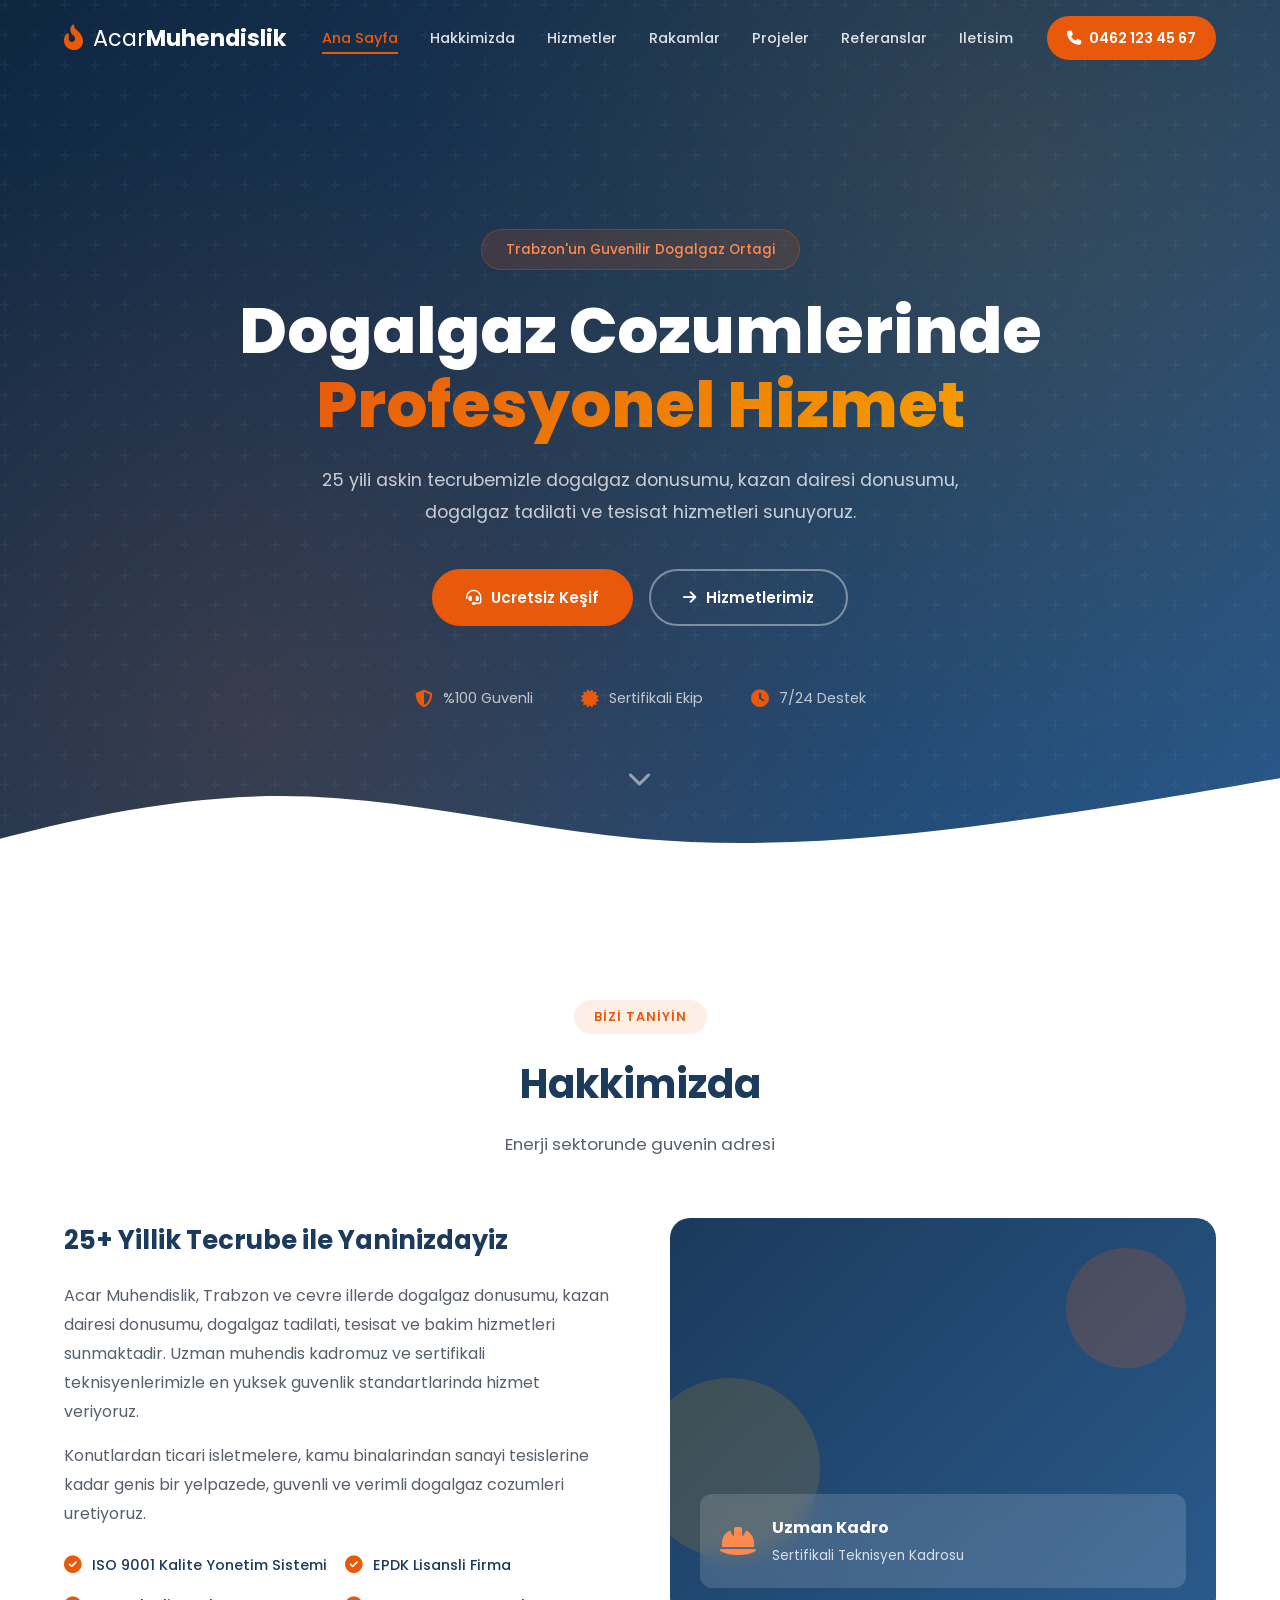
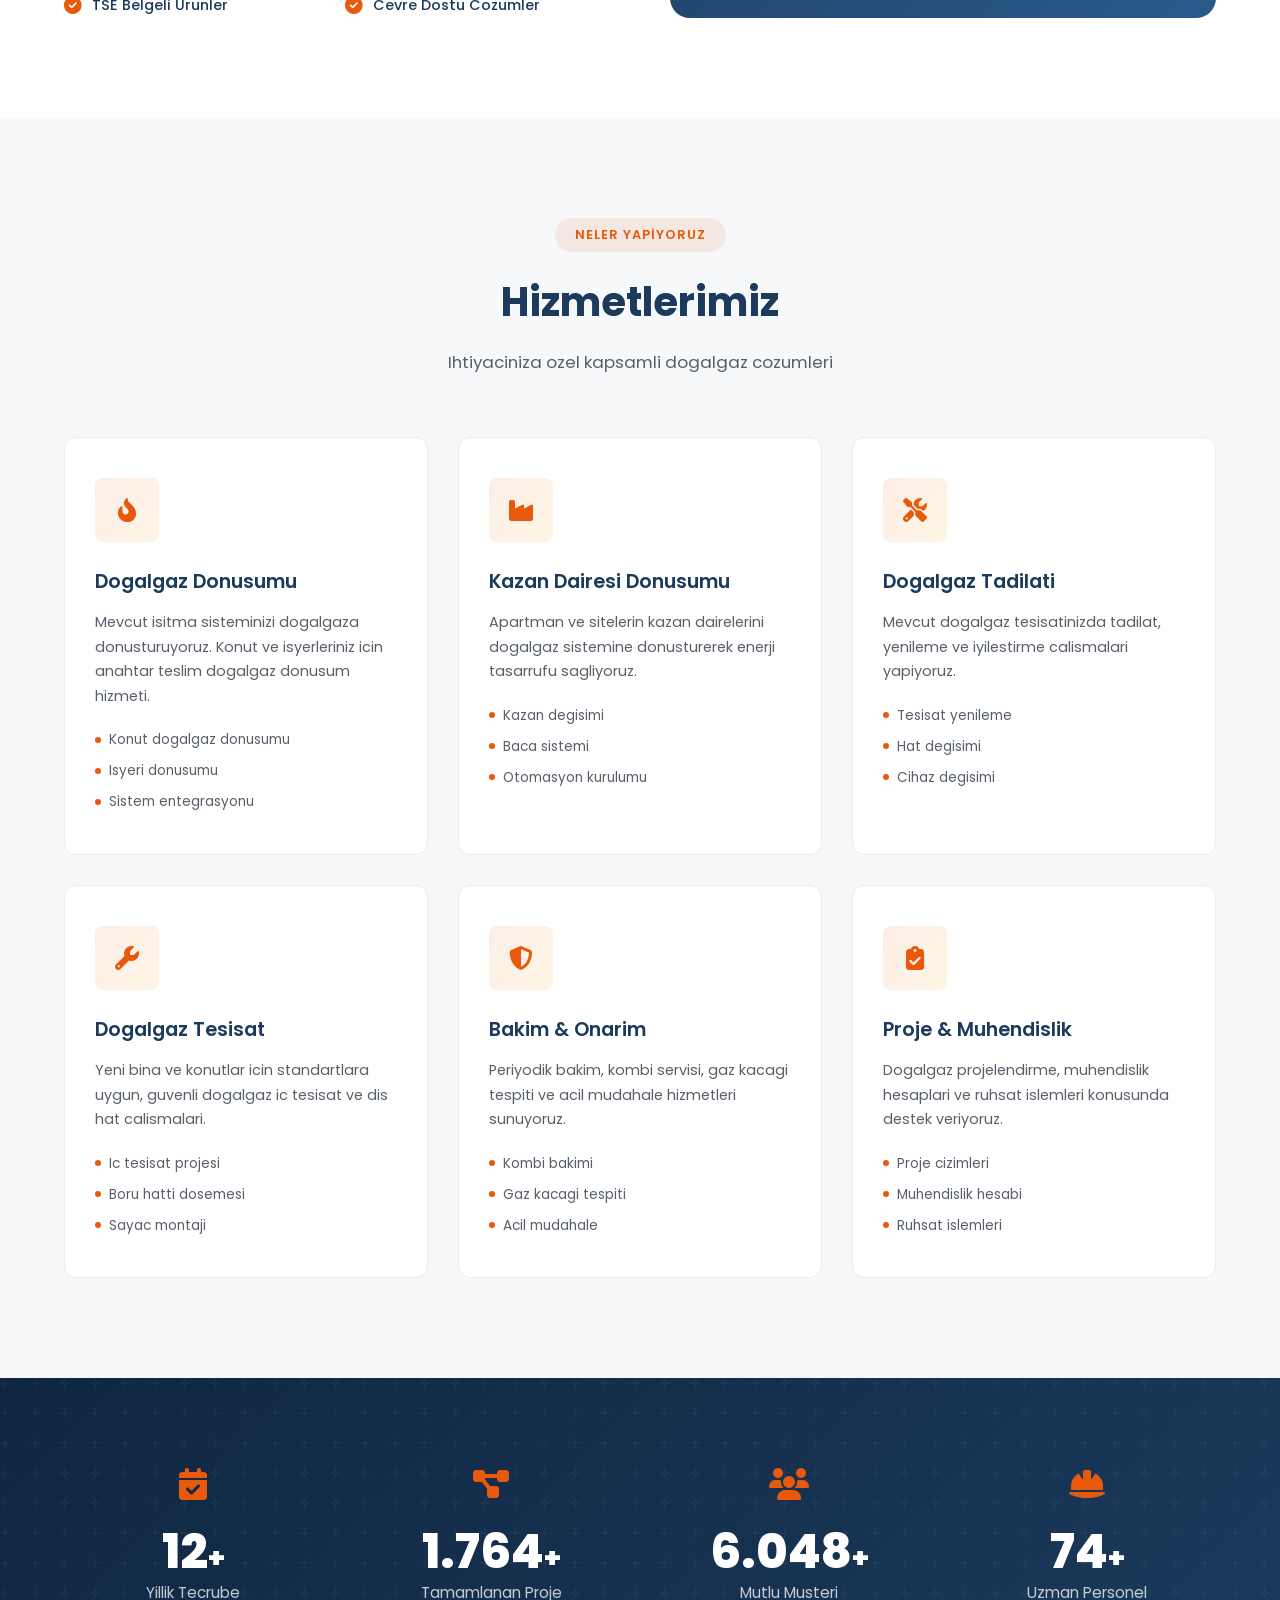
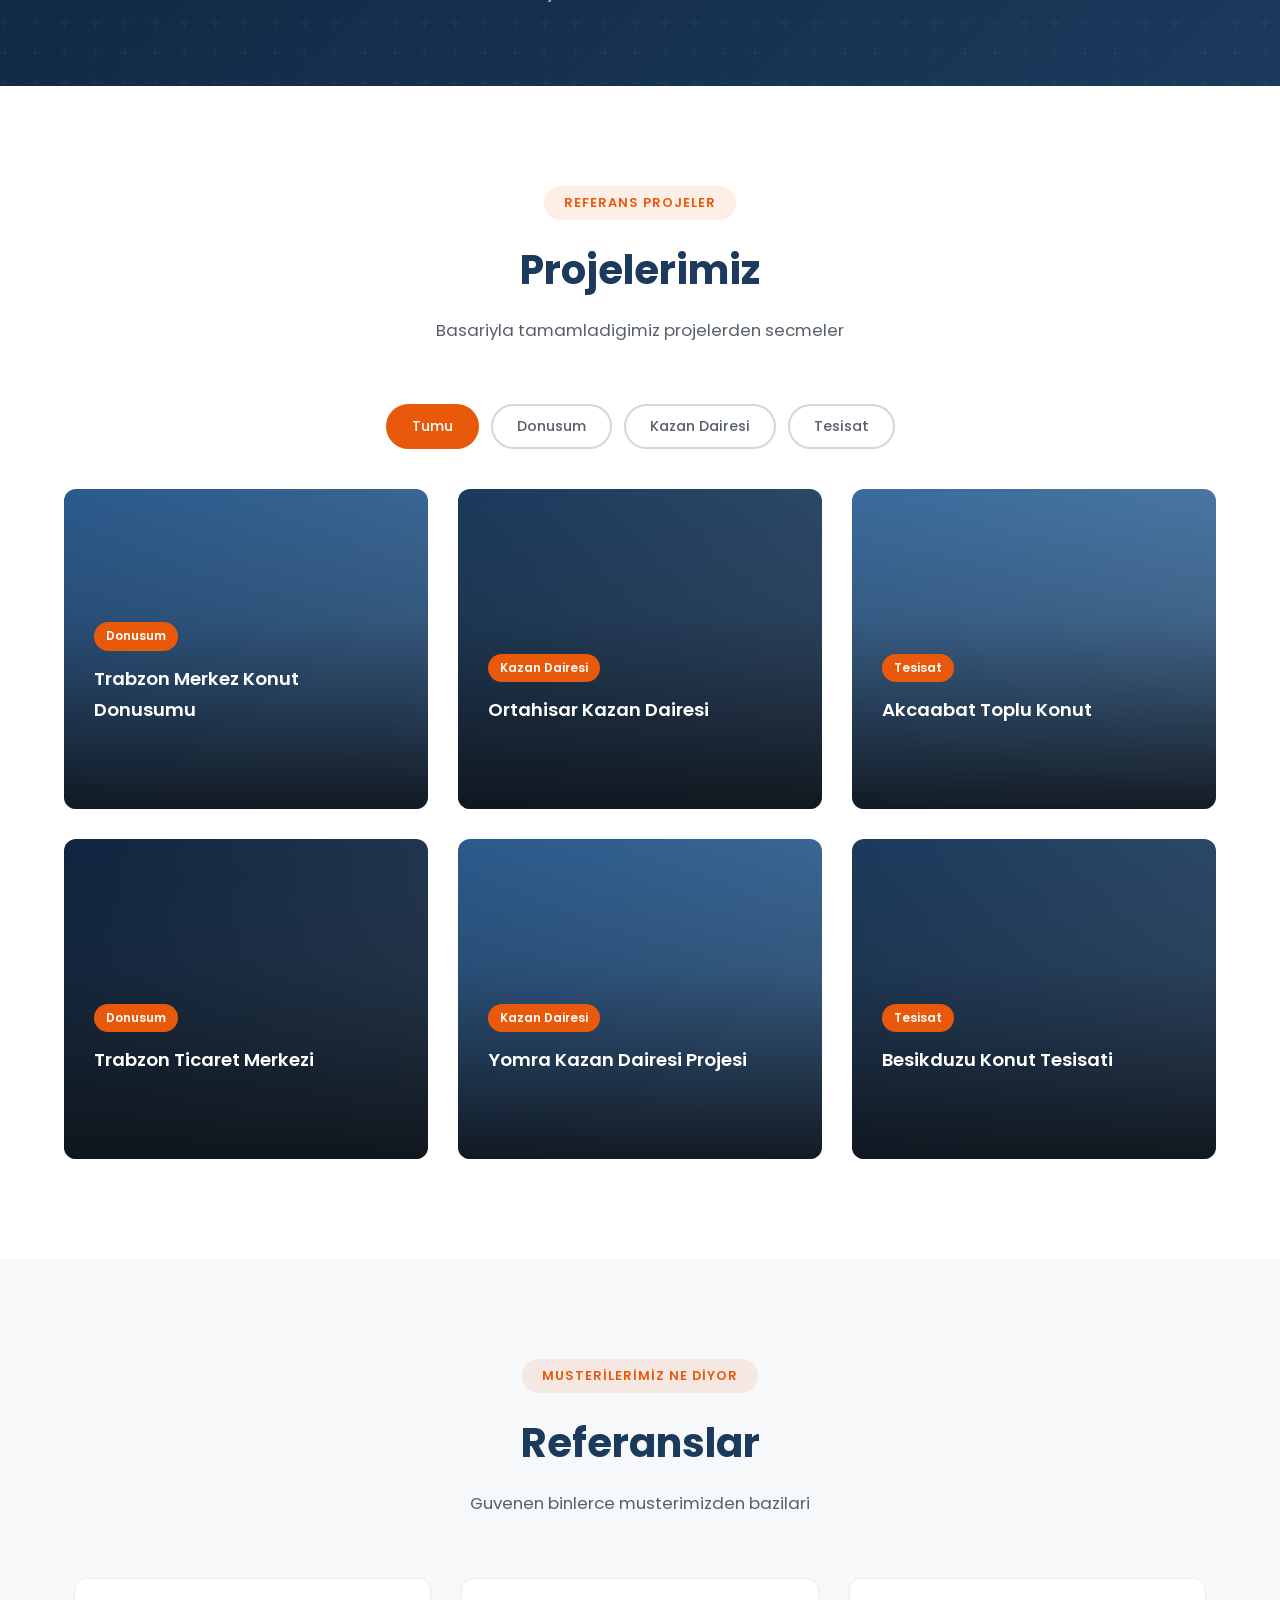
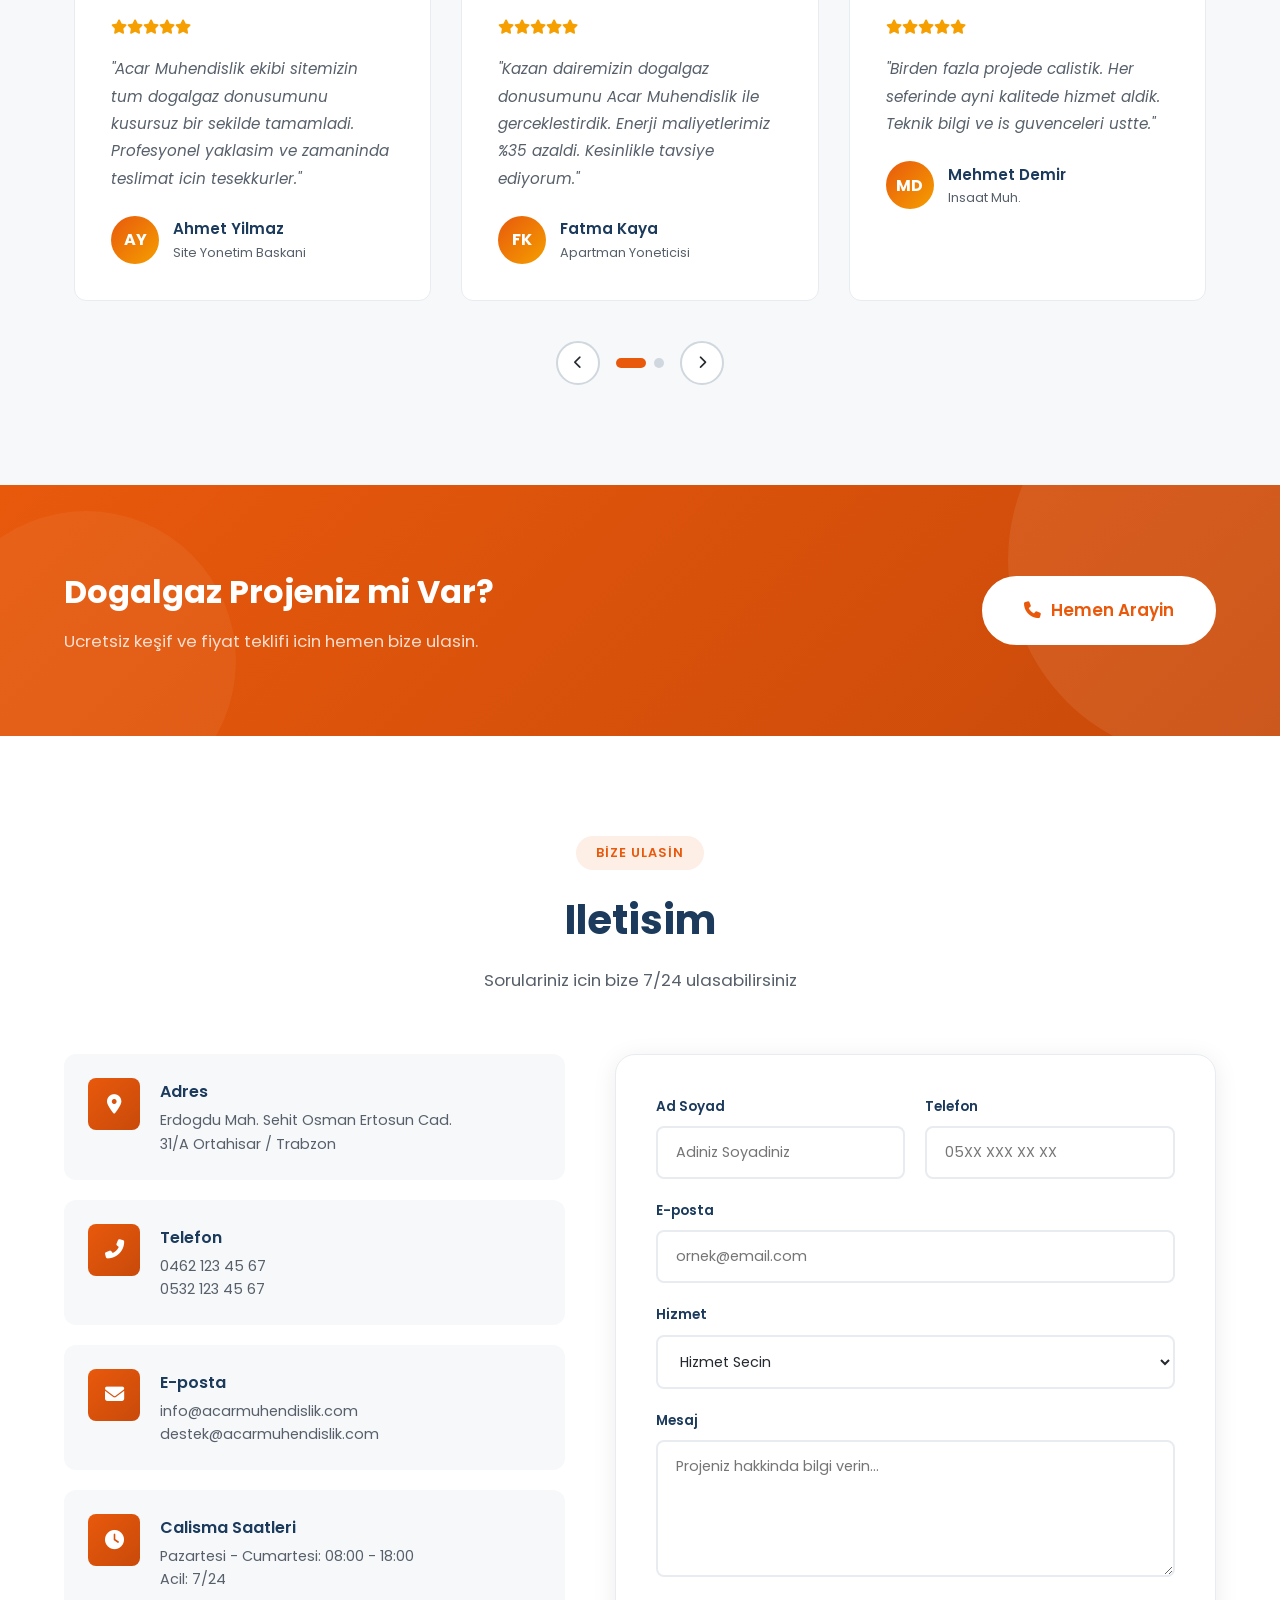
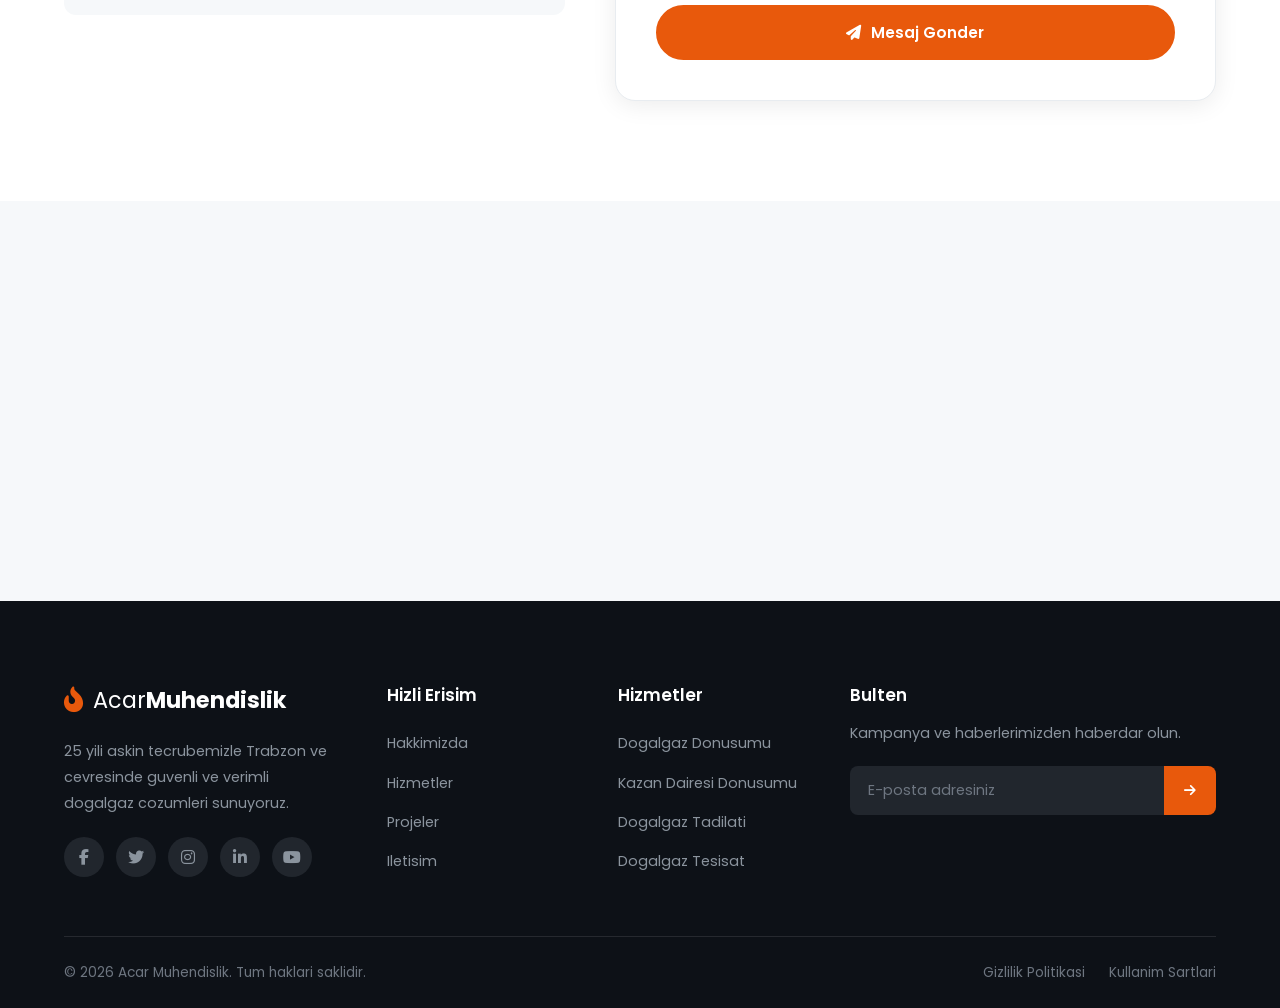
==== commit 84e20d97: "refactor: rebrand to Acar Muhendislik with Trabzon details - Company name: Acar Muhendislik (was Gaz" ====
--- a/dogalgaz/index.html
+++ b/dogalgaz/index.html
@@ -3,8 +3,8 @@
 <head>
   <meta charset="UTF-8" />
   <meta name="viewport" content="width=device-width, initial-scale=1.0" />
-  <meta name="description" content="GazPro Enerji - Profesyonel Dogalgaz Hizmetleri" />
-  <title>GazPro Enerji | Dogalgaz Hizmetleri</title>
+  <meta name="description" content="Acar Muhendislik - Profesyonel Dogalgaz Hizmetleri | Trabzon" />
+  <title>Acar Muhendislik | Dogalgaz Hizmetleri - Trabzon</title>
   <link rel="preconnect" href="https://fonts.googleapis.com" />
   <link rel="preconnect" href="https://fonts.gstatic.com" crossorigin />
   <link href="https://fonts.googleapis.com/css2?family=Poppins:wght@300;400;500;600;700;800&display=swap" rel="stylesheet" />
@@ -17,7 +17,7 @@
     <div class="preloader__flame">
       <i class="fas fa-fire"></i>
     </div>
-    <p class="preloader__text">GazPro Enerji</p>
+    <p class="preloader__text">Acar Muhendislik</p>
   </div>
 
   <!-- Navbar -->
@@ -25,7 +25,7 @@
     <div class="container navbar__inner">
       <a href="#hero" class="navbar__brand">
         <i class="fas fa-fire-flame-curved"></i>
-        <span>GazPro<strong>Enerji</strong></span>
+        <span>Acar<strong>Muhendislik</strong></span>
       </a>
       <nav class="navbar__links" id="nav-links">
         <a href="#hero" class="nav-link active">Ana Sayfa</a>
@@ -37,9 +37,9 @@
         <a href="#contact" class="nav-link">Iletisim</a>
       </nav>
       <div class="navbar__actions">
-        <a href="tel:+908501234567" class="navbar__phone">
+        <a href="tel:+904621234567" class="navbar__phone">
           <i class="fas fa-phone"></i>
-          <span>0850 123 45 67</span>
+          <span>0462 123 45 67</span>
         </a>
         <button id="menu-toggle" class="btn-icon menu-toggle" aria-label="Menu">
           <span class="hamburger"></span>
@@ -54,14 +54,14 @@
       <div class="hero__bg"></div>
       <div class="hero__overlay"></div>
       <div class="container hero__inner">
-        <div class="hero__badge">Turkiye'nin Guvenilir Enerji Ortagi</div>
+        <div class="hero__badge">Trabzon'un Guvenilir Dogalgaz Ortagi</div>
         <h1 class="hero__title">
           Dogalgaz Cozumlerinde<br />
           <span class="text-gradient">Profesyonel Hizmet</span>
         </h1>
         <p class="hero__subtitle">
-          25 yillik tecrubemizle konut, sanayi ve ticari tesisler icin
-          guvenli, verimli ve cevre dostu dogalgaz cozumleri sunuyoruz.
+          25 yili askin tecrubemizle dogalgaz donusumu, kazan dairesi donusumu,
+          dogalgaz tadilati ve tesisat hizmetleri sunuyoruz.
         </p>
         <div class="hero__cta">
           <a href="#contact" class="btn btn--primary">
@@ -101,17 +101,17 @@
         </div>
         <div class="about__grid">
           <div class="about__content">
-            <h3>25 Yillik Tecrube ile Yaninizdayiz</h3>
+            <h3>25+ Yillik Tecrube ile Yaninizdayiz</h3>
             <p>
-              GazPro Enerji, 1999 yilindan bu yana Turkiye genelinde dogalgaz
-              tesisat, bakim, onarim ve danismanlik hizmetleri sunmaktadir.
-              Uzman muhendis kadromuz ve sertifikali teknisyenlerimizle,
-              en yuksek guvenlik standartlarinda hizmet veriyoruz.
+              Acar Muhendislik, Trabzon ve cevre illerde dogalgaz donusumu,
+              kazan dairesi donusumu, dogalgaz tadilati, tesisat ve bakim
+              hizmetleri sunmaktadir. Uzman muhendis kadromuz ve sertifikali
+              teknisyenlerimizle en yuksek guvenlik standartlarinda hizmet veriyoruz.
             </p>
             <p>
-              Konutlardan sanayi tesislerine, okullardan hastanelere kadar
-              genis bir yelpazede, enerji verimliligini on planda tutarak
-              projeler gelistiriyoruz.
+              Konutlardan ticari isletmelere, kamu binalarindan sanayi tesislerine
+              kadar genis bir yelpazede, guvenli ve verimli dogalgaz cozumleri
+              uretiyoruz.
             </p>
             <div class="about__highlights">
               <div class="about__highlight">
@@ -137,7 +137,7 @@
               <i class="fas fa-hard-hat"></i>
               <div>
                 <strong>Uzman Kadro</strong>
-                <span>150+ Sertifikali Teknisyen</span>
+                <span>Sertifikali Teknisyen Kadrosu</span>
               </div>
             </div>
           </div>
@@ -156,12 +156,57 @@
         <div class="services__grid">
           <div class="service-card" data-aos="fade-up">
             <div class="service-card__icon">
+              <i class="fas fa-fire-flame-curved"></i>
+            </div>
+            <h3 class="service-card__title">Dogalgaz Donusumu</h3>
+            <p class="service-card__desc">
+              Mevcut isitma sisteminizi dogalgaza donusturuyoruz.
+              Konut ve isyerleriniz icin anahtar teslim dogalgaz donusum hizmeti.
+            </p>
+            <ul class="service-card__list">
+              <li>Konut dogalgaz donusumu</li>
+              <li>Isyeri donusumu</li>
+              <li>Sistem entegrasyonu</li>
+            </ul>
+          </div>
+          <div class="service-card" data-aos="fade-up">
+            <div class="service-card__icon">
+              <i class="fas fa-industry"></i>
+            </div>
+            <h3 class="service-card__title">Kazan Dairesi Donusumu</h3>
+            <p class="service-card__desc">
+              Apartman ve sitelerin kazan dairelerini dogalgaz sistemine
+              donusturerek enerji tasarrufu sagliyoruz.
+            </p>
+            <ul class="service-card__list">
+              <li>Kazan degisimi</li>
+              <li>Baca sistemi</li>
+              <li>Otomasyon kurulumu</li>
+            </ul>
+          </div>
+          <div class="service-card" data-aos="fade-up">
+            <div class="service-card__icon">
+              <i class="fas fa-tools"></i>
+            </div>
+            <h3 class="service-card__title">Dogalgaz Tadilati</h3>
+            <p class="service-card__desc">
+              Mevcut dogalgaz tesisatinizda tadilat, yenileme ve
+              iyilestirme calismalari yapiyoruz.
+            </p>
+            <ul class="service-card__list">
+              <li>Tesisat yenileme</li>
+              <li>Hat degisimi</li>
+              <li>Cihaz degisimi</li>
+            </ul>
+          </div>
+          <div class="service-card" data-aos="fade-up">
+            <div class="service-card__icon">
               <i class="fas fa-wrench"></i>
             </div>
             <h3 class="service-card__title">Dogalgaz Tesisat</h3>
             <p class="service-card__desc">
-              Konut ve isyerleriniz icin standartlara uygun, guvenli
-              dogalgaz ic tesisat ve dis hat calismalari yapiyoruz.
+              Yeni bina ve konutlar icin standartlara uygun, guvenli
+              dogalgaz ic tesisat ve dis hat calismalari.
             </p>
             <ul class="service-card__list">
               <li>Ic tesisat projesi</li>
@@ -171,12 +216,12 @@
           </div>
           <div class="service-card" data-aos="fade-up">
             <div class="service-card__icon">
-              <i class="fas fa-tools"></i>
+              <i class="fas fa-shield-halved"></i>
             </div>
             <h3 class="service-card__title">Bakim & Onarim</h3>
             <p class="service-card__desc">
-              Periyodik bakim, arizali cihaz onarimi ve acil mudahale
-              hizmetlerimizle sisteminiz her zaman calısir durumda.
+              Periyodik bakim, kombi servisi, gaz kacagi tespiti
+              ve acil mudahale hizmetleri sunuyoruz.
             </p>
             <ul class="service-card__list">
               <li>Kombi bakimi</li>
@@ -186,62 +231,17 @@
           </div>
           <div class="service-card" data-aos="fade-up">
             <div class="service-card__icon">
-              <i class="fas fa-industry"></i>
-            </div>
-            <h3 class="service-card__title">Sanayi Tesisleri</h3>
-            <p class="service-card__desc">
-              Fabrikalar, uretim tesisleri ve organize sanayi bolgeleri
-              icin buyuk olcekli dogalgaz altyapi projeleri.
-            </p>
-            <ul class="service-card__list">
-              <li>Endustriyel tesisat</li>
-              <li>Basinc regulasyonu</li>
-              <li>Otomasyon sistemi</li>
-            </ul>
-          </div>
-          <div class="service-card" data-aos="fade-up">
-            <div class="service-card__icon">
-              <i class="fas fa-building"></i>
-            </div>
-            <h3 class="service-card__title">Ticari Projeler</h3>
-            <p class="service-card__desc">
-              AVM, otel, hastane ve okul gibi ticari binalar icin
-              merkezi isitma ve dogalgaz sistemleri kurulumu.
-            </p>
-            <ul class="service-card__list">
-              <li>Merkezi sistem</li>
-              <li>Kazan dairesi</li>
-              <li>Enerji verimliligi</li>
-            </ul>
-          </div>
-          <div class="service-card" data-aos="fade-up">
-            <div class="service-card__icon">
               <i class="fas fa-clipboard-check"></i>
             </div>
-            <h3 class="service-card__title">Proje & Danismanlik</h3>
-            <p class="service-card__desc">
-              Dogalgaz donusum projeleri, enerji verimliligi danismanligi
-              ve muhendislik hizmetleri sunuyoruz.
-            </p>
-            <ul class="service-card__list">
-              <li>Fizibilite raporu</li>
+            <h3 class="service-card__title">Proje & Muhendislik</h3>
+            <p class="service-card__desc">
+              Dogalgaz projelendirme, muhendislik hesaplari ve
+              ruhsat islemleri konusunda destek veriyoruz.
+            </p>
+            <ul class="service-card__list">
               <li>Proje cizimleri</li>
+              <li>Muhendislik hesabi</li>
               <li>Ruhsat islemleri</li>
-            </ul>
-          </div>
-          <div class="service-card" data-aos="fade-up">
-            <div class="service-card__icon">
-              <i class="fas fa-leaf"></i>
-            </div>
-            <h3 class="service-card__title">Cevre & Guvenlik</h3>
-            <p class="service-card__desc">
-              Emisyon olcumu, gaz kacagi denetimi ve cevre mevzuatina
-              uygunluk kontrolleri gerceklestiriyoruz.
-            </p>
-            <ul class="service-card__list">
-              <li>Emisyon olcumu</li>
-              <li>Guvenlik denetimi</li>
-              <li>Cevre raporu</li>
             </ul>
           </div>
         </div>
@@ -286,9 +286,9 @@
         </div>
         <div class="projects__filter">
           <button class="filter-btn active" data-filter="all">Tumu</button>
-          <button class="filter-btn" data-filter="residential">Konut</button>
-          <button class="filter-btn" data-filter="industrial">Sanayi</button>
-          <button class="filter-btn" data-filter="commercial">Ticari</button>
+          <button class="filter-btn" data-filter="donusum">Donusum</button>
+          <button class="filter-btn" data-filter="kazan">Kazan Dairesi</button>
+          <button class="filter-btn" data-filter="tesisat">Tesisat</button>
         </div>
         <div class="projects__grid" id="projects-grid">
           <!-- Populated by JS -->
@@ -344,21 +344,21 @@
               <div class="contact__card-icon"><i class="fas fa-map-marker-alt"></i></div>
               <div>
                 <h4>Adres</h4>
-                <p>Ataturk Bulvari No: 125<br />Cankaya / Ankara</p>
+                <p>Erdogdu Mah. Sehit Osman Ertosun Cad.<br />31/A Ortahisar / Trabzon</p>
               </div>
             </div>
             <div class="contact__card">
               <div class="contact__card-icon"><i class="fas fa-phone-alt"></i></div>
               <div>
                 <h4>Telefon</h4>
-                <p>0850 123 45 67<br />0312 456 78 90</p>
+                <p>0462 123 45 67<br />0532 123 45 67</p>
               </div>
             </div>
             <div class="contact__card">
               <div class="contact__card-icon"><i class="fas fa-envelope"></i></div>
               <div>
                 <h4>E-posta</h4>
-                <p>info@gazproenerji.com<br />destek@gazproenerji.com</p>
+                <p>info@acarmuhendislik.com<br />destek@acarmuhendislik.com</p>
               </div>
             </div>
             <div class="contact__card">
@@ -388,12 +388,12 @@
               <label for="service">Hizmet</label>
               <select id="service" name="service">
                 <option value="">Hizmet Secin</option>
+                <option value="donusum">Dogalgaz Donusumu</option>
+                <option value="kazan">Kazan Dairesi Donusumu</option>
+                <option value="tadilat">Dogalgaz Tadilati</option>
                 <option value="tesisat">Dogalgaz Tesisat</option>
                 <option value="bakim">Bakim & Onarim</option>
-                <option value="sanayi">Sanayi Tesisleri</option>
-                <option value="ticari">Ticari Projeler</option>
-                <option value="danismanlik">Proje & Danismanlik</option>
-                <option value="cevre">Cevre & Guvenlik</option>
+                <option value="proje">Proje & Muhendislik</option>
               </select>
             </div>
             <div class="form__group">
@@ -411,10 +411,10 @@
     <!-- Map -->
     <div class="map-section">
       <iframe
-        src="https://www.google.com/maps/embed?pb=!1m18!1m12!1m3!1d3060.4822365684927!2d32.8597!3d39.9334!2m3!1f0!2f0!3f0!3m2!1i1024!2i768!4f13.1!3m3!1m2!1s0x0%3A0x0!2zMznCsDU2JzAwLjIiTiAzMsKwNTEnMzQuOSJF!5e0!3m2!1str!2str!4v1234567890"
+        src="https://www.google.com/maps/embed?pb=!1m18!1m12!1m3!1d2988.5!2d39.7168!3d41.0027!2m3!1f0!2f0!3f0!3m2!1i1024!2i768!4f13.1!3m3!1m2!1s0x0%3A0x0!2zNDHCsDAwJzA5LjciTiAzOcKwNDMnMDAuNSJF!5e0!3m2!1str!2str!4v1234567890"
         width="100%" height="400" style="border:0;" allowfullscreen="" loading="lazy"
         referrerpolicy="no-referrer-when-downgrade"
-        title="GazPro Enerji Konum"></iframe>
+        title="Acar Muhendislik Konum"></iframe>
     </div>
   </main>
 
@@ -425,10 +425,10 @@
         <div class="footer__about">
           <div class="footer__brand">
             <i class="fas fa-fire-flame-curved"></i>
-            <span>GazPro<strong>Enerji</strong></span>
+            <span>Acar<strong>Muhendislik</strong></span>
           </div>
           <p>
-            25 yillik tecrubemizle Turkiye genelinde guvenli ve verimli
+            25 yili askin tecrubemizle Trabzon ve cevresinde guvenli ve verimli
             dogalgaz cozumleri sunuyoruz.
           </p>
           <div class="footer__social">
@@ -451,10 +451,10 @@
         <div class="footer__links">
           <h4>Hizmetler</h4>
           <ul>
+            <li><a href="#services">Dogalgaz Donusumu</a></li>
+            <li><a href="#services">Kazan Dairesi Donusumu</a></li>
+            <li><a href="#services">Dogalgaz Tadilati</a></li>
             <li><a href="#services">Dogalgaz Tesisat</a></li>
-            <li><a href="#services">Bakim & Onarim</a></li>
-            <li><a href="#services">Sanayi Tesisleri</a></li>
-            <li><a href="#services">Ticari Projeler</a></li>
           </ul>
         </div>
         <div class="footer__newsletter">
@@ -467,7 +467,7 @@
         </div>
       </div>
       <div class="footer__bottom">
-        <p>&copy; 2026 GazPro Enerji. Tum haklari saklidir.</p>
+        <p>&copy; 2026 Acar Muhendislik. Tum haklari saklidir.</p>
         <div class="footer__bottom-links">
           <a href="#">Gizlilik Politikasi</a>
           <a href="#">Kullanim Sartlari</a>
--- a/dogalgaz/css/styles.css
+++ b/dogalgaz/css/styles.css
@@ -1,5 +1,5 @@
 /* =====================================================
-   GazPro Enerji - Professional Natural Gas Company
+   Acar Muhendislik - Professional Natural Gas Company
    ===================================================== */
 
 /* ----- Reset & Base ----- */
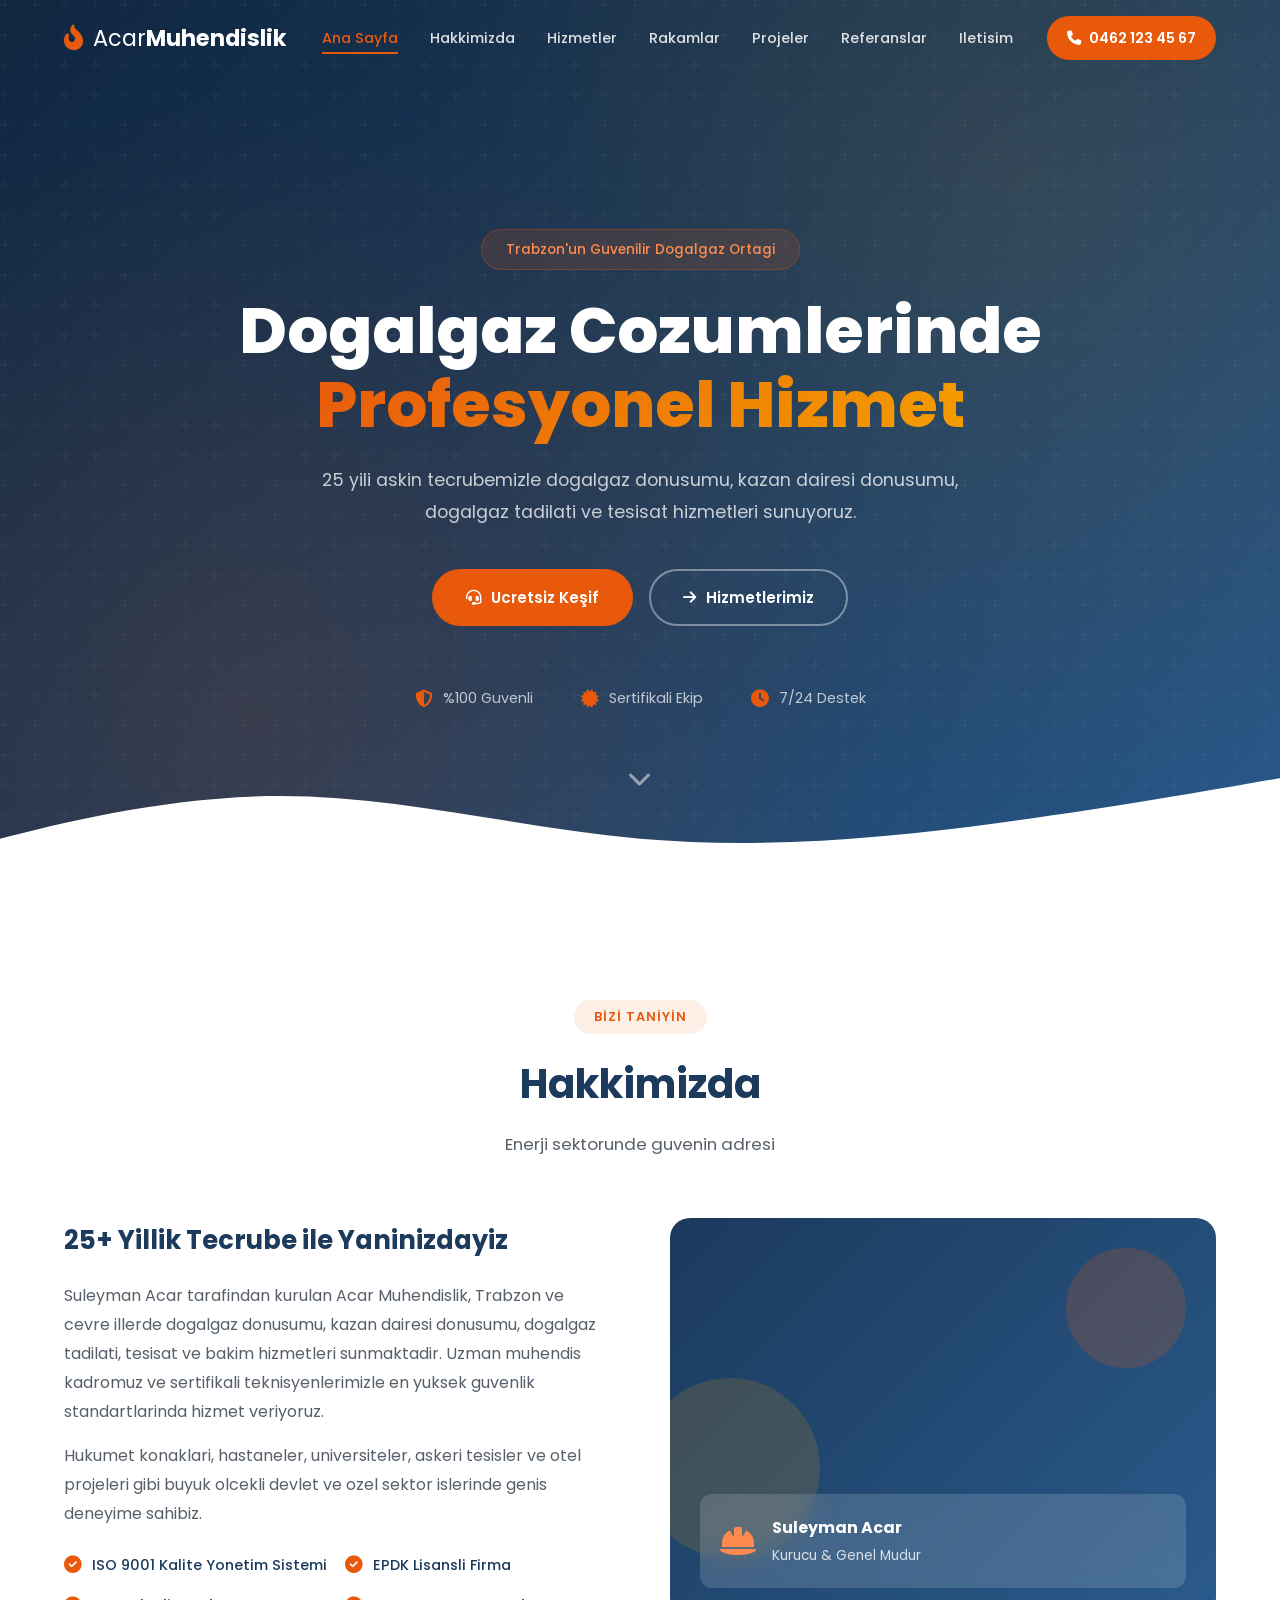
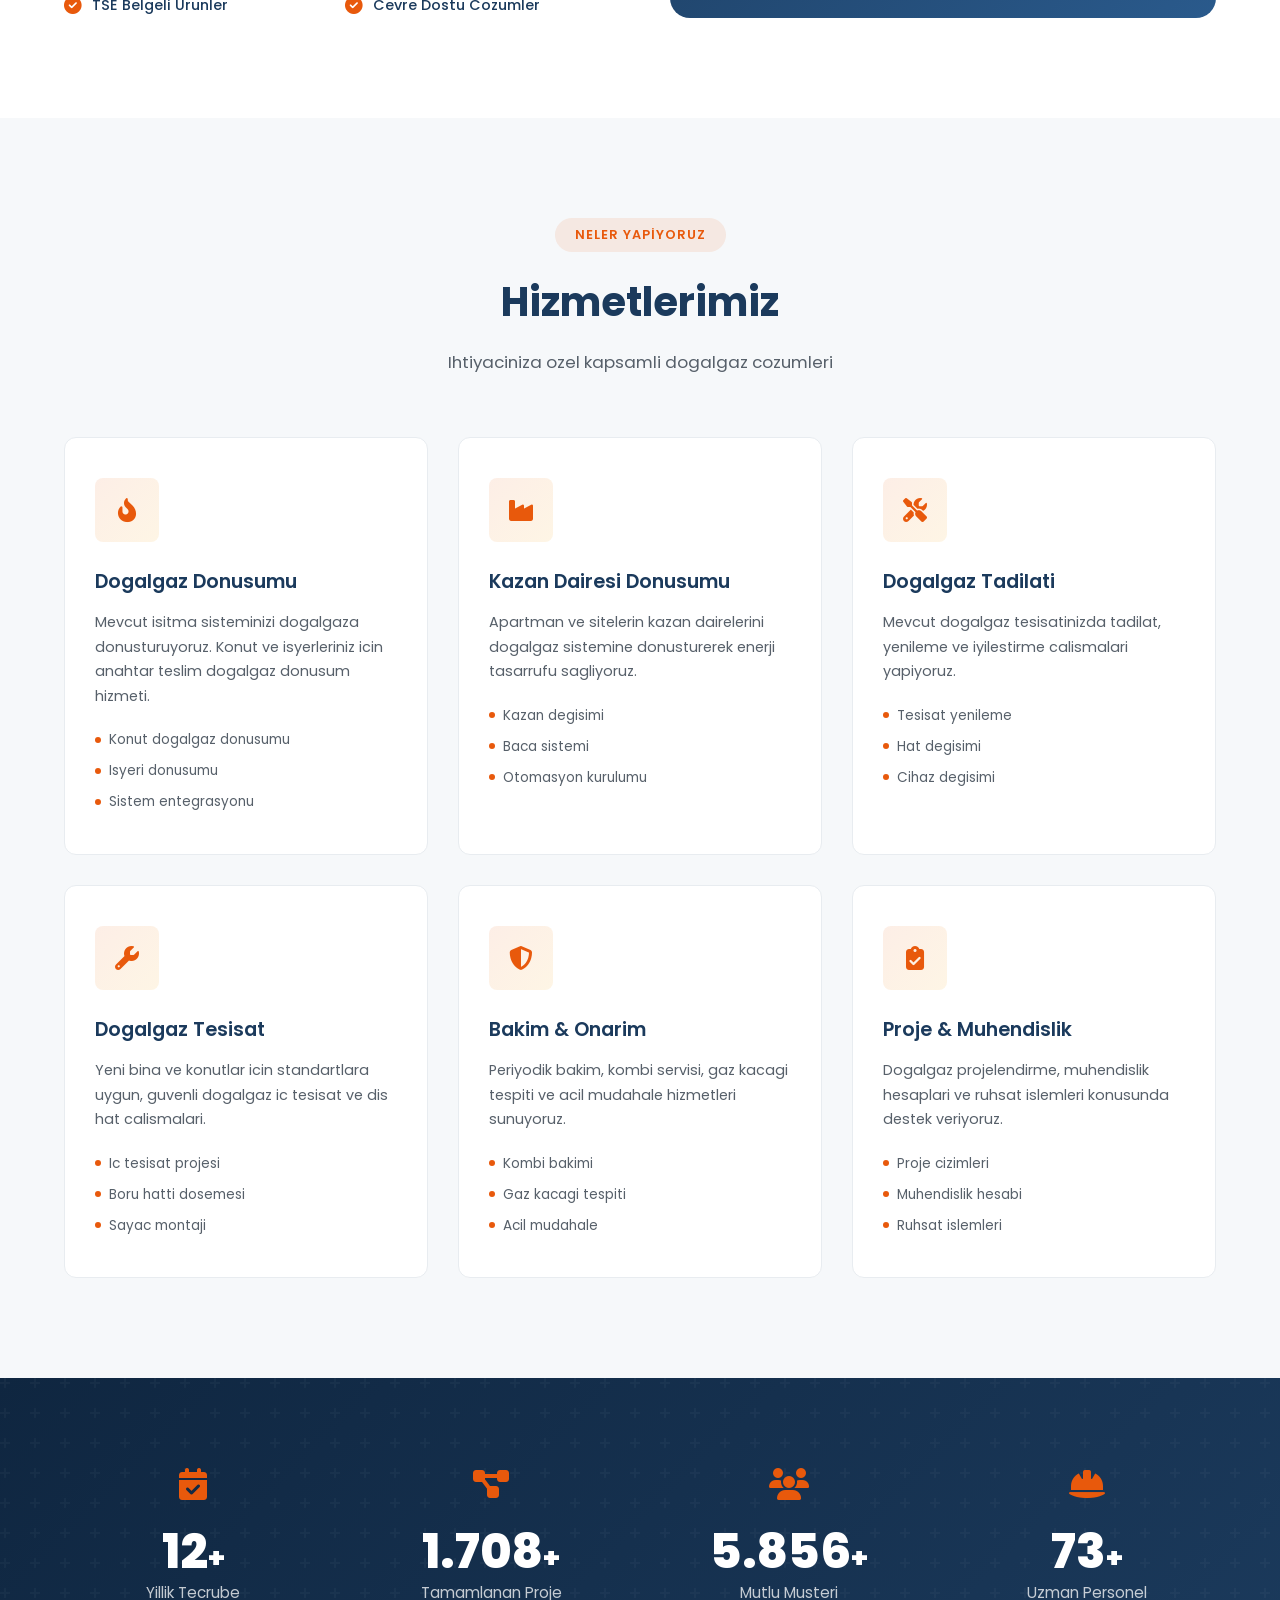
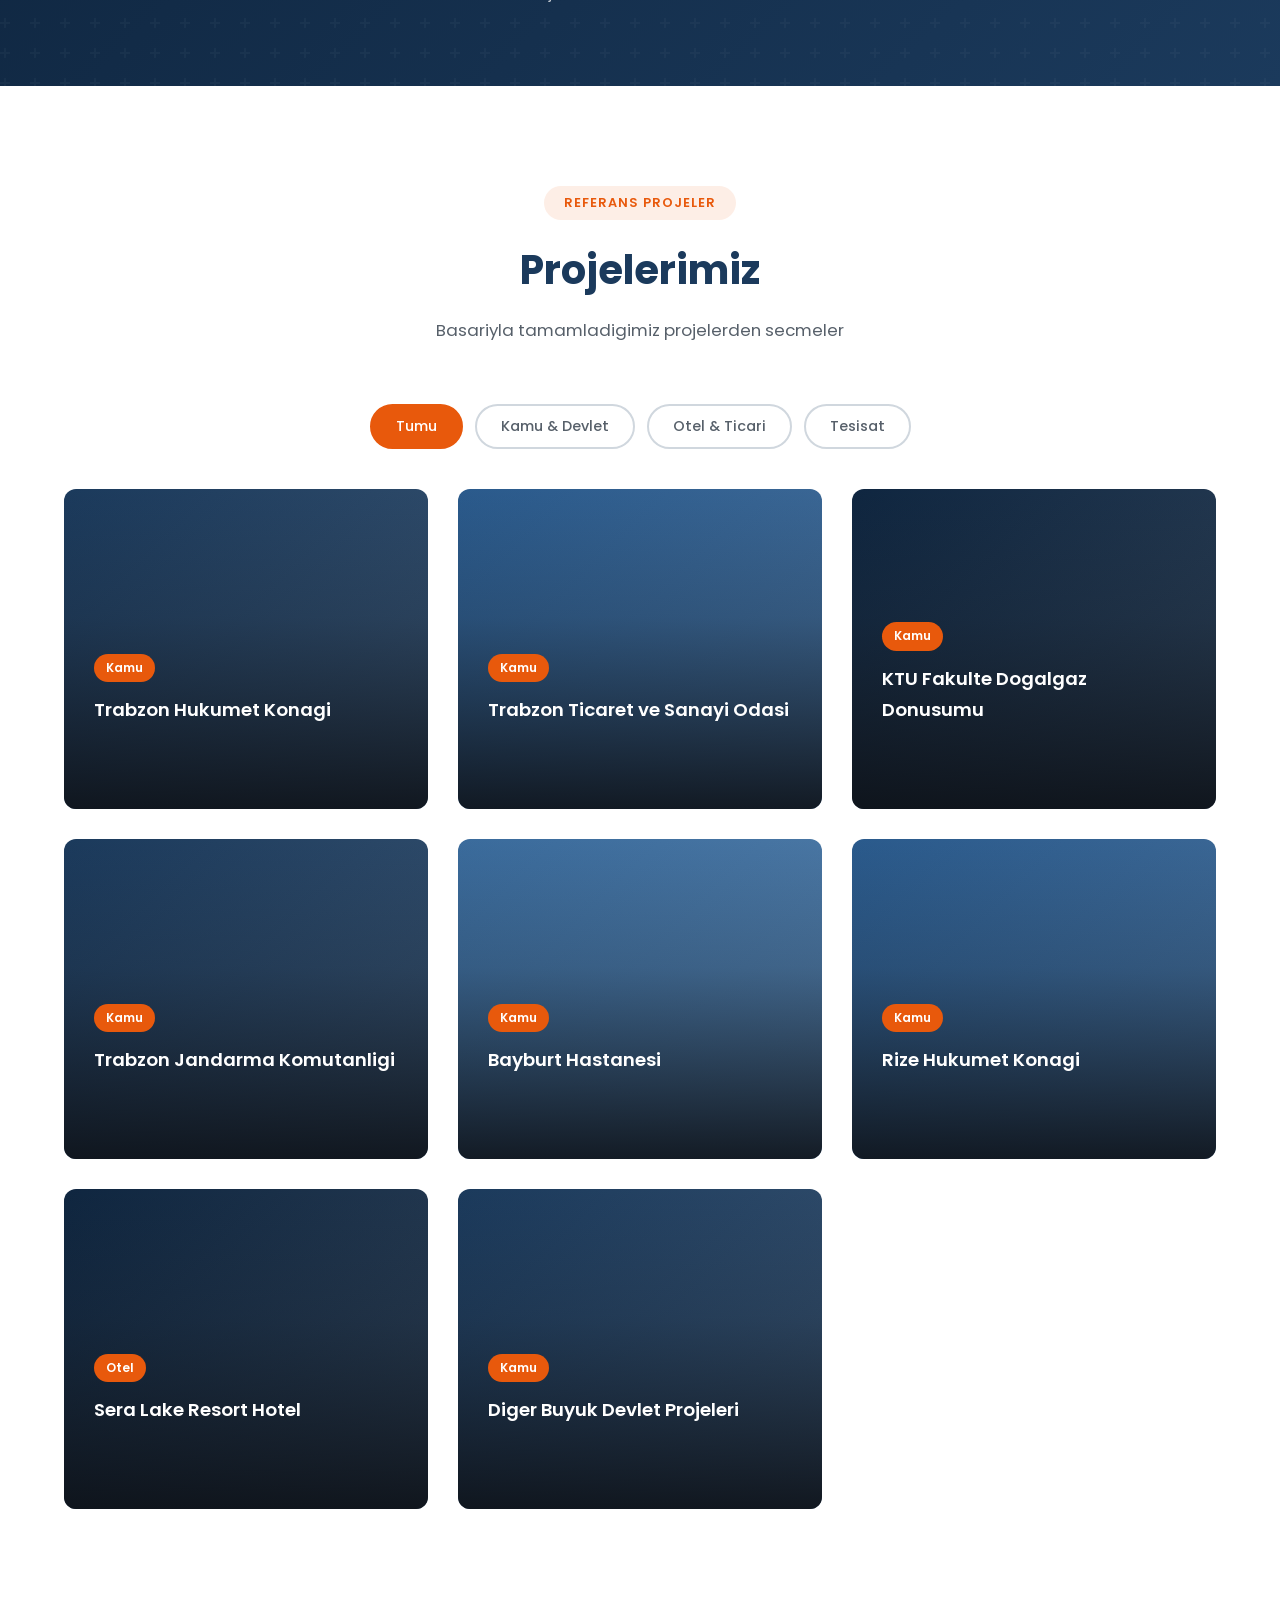
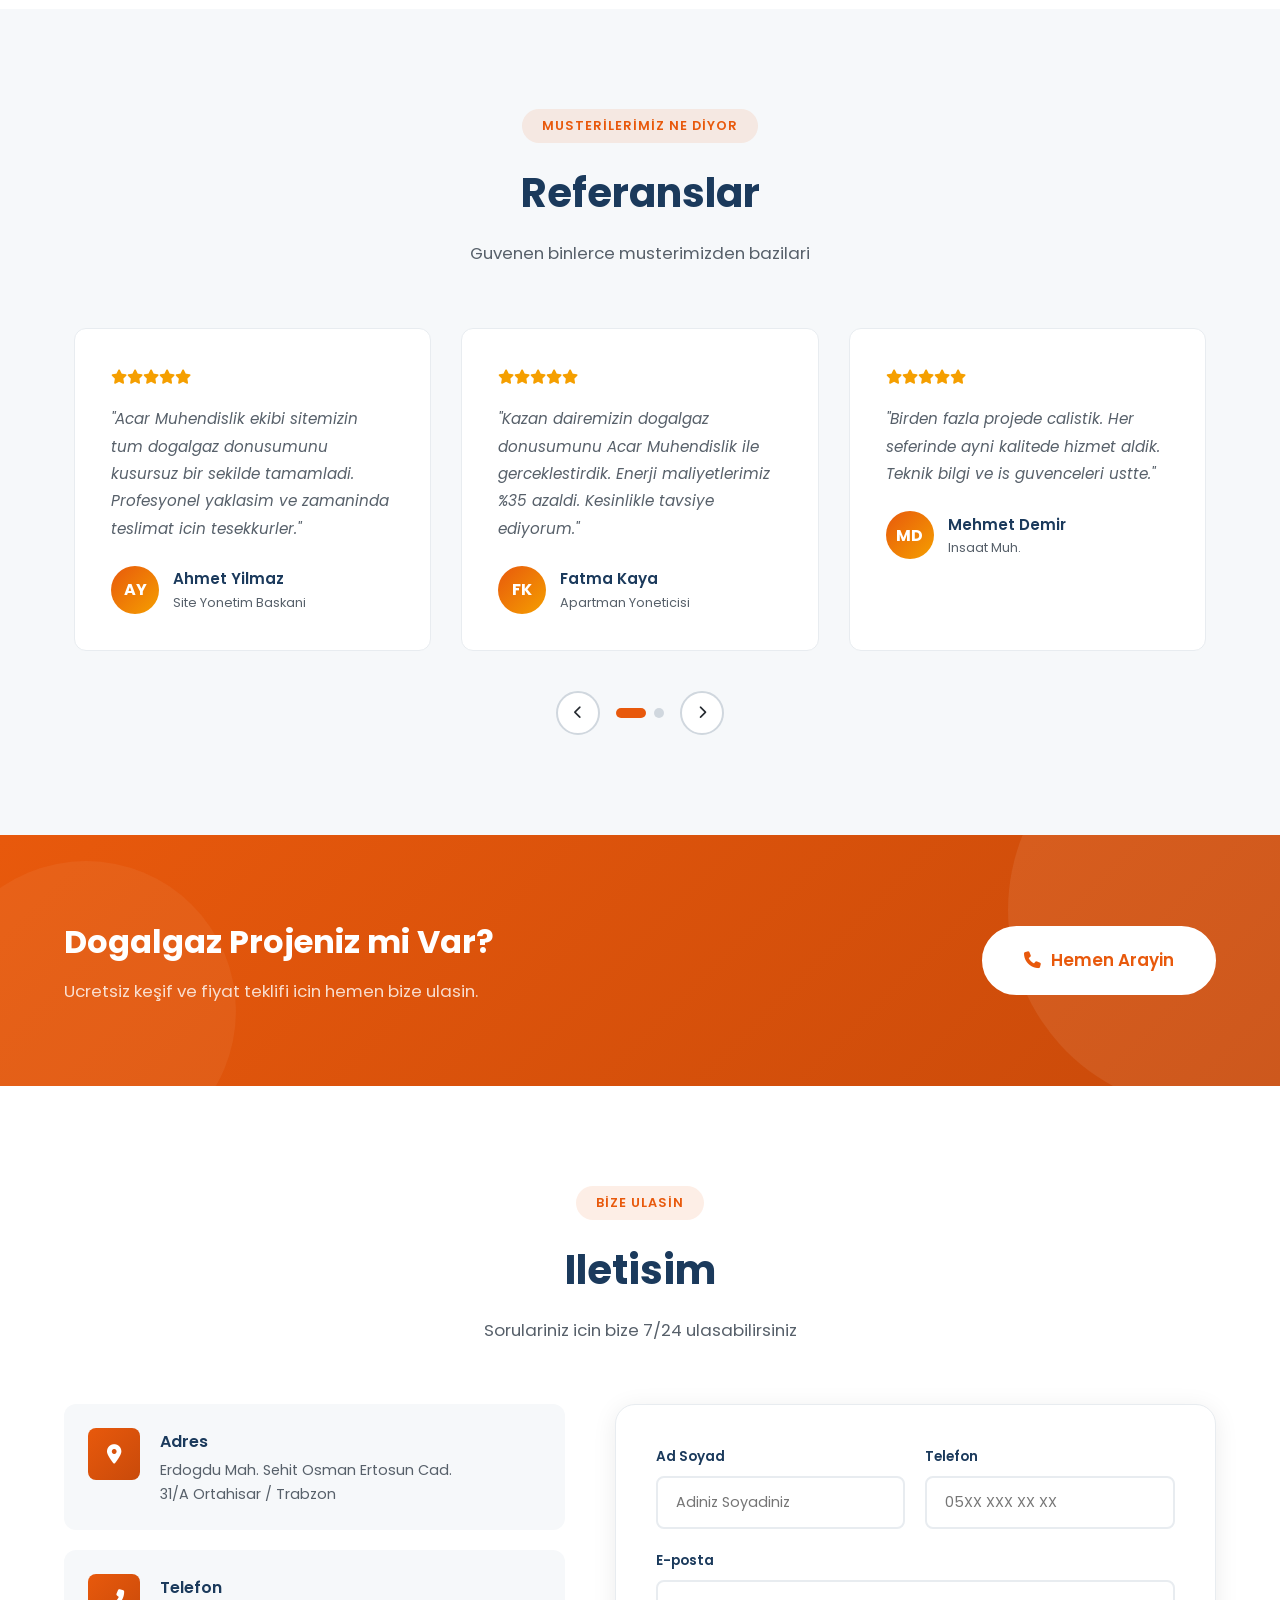
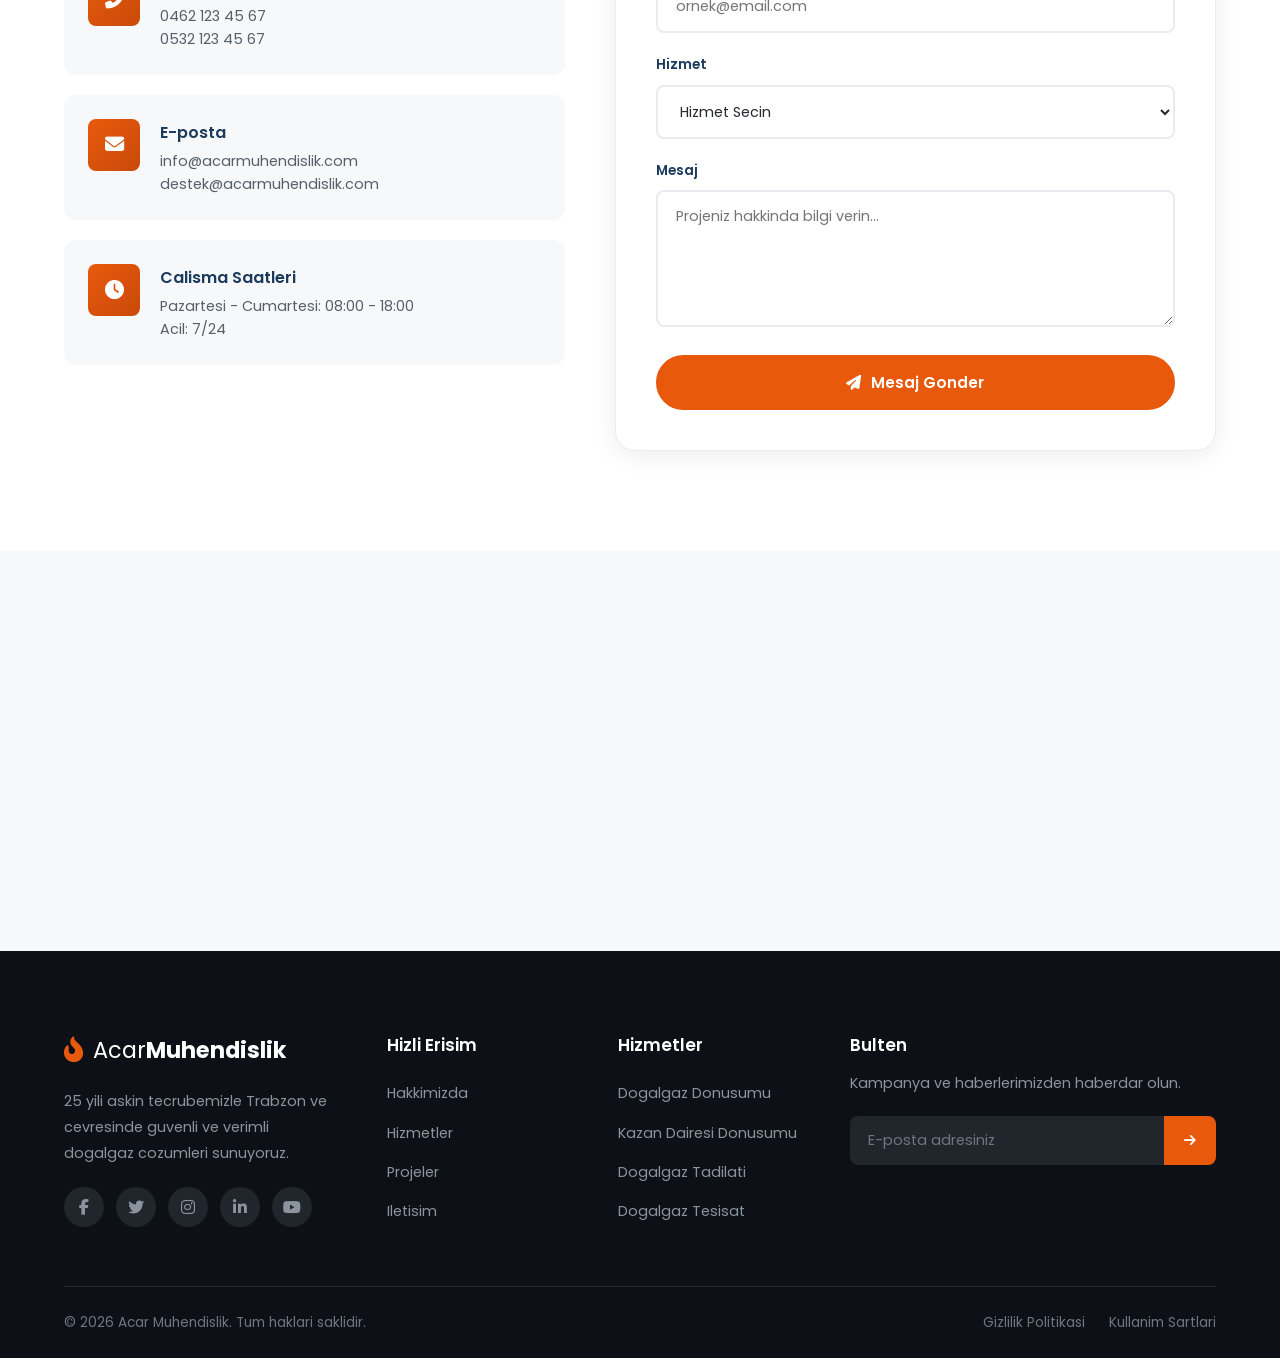
==== commit c5890126: "update: add Suleyman Acar as owner, real reference projects - Owner: Suleyman Acar (Kurucu & Genel M" ====
--- a/dogalgaz/index.html
+++ b/dogalgaz/index.html
@@ -103,15 +103,16 @@
           <div class="about__content">
             <h3>25+ Yillik Tecrube ile Yaninizdayiz</h3>
             <p>
-              Acar Muhendislik, Trabzon ve cevre illerde dogalgaz donusumu,
-              kazan dairesi donusumu, dogalgaz tadilati, tesisat ve bakim
-              hizmetleri sunmaktadir. Uzman muhendis kadromuz ve sertifikali
-              teknisyenlerimizle en yuksek guvenlik standartlarinda hizmet veriyoruz.
+              Suleyman Acar tarafindan kurulan Acar Muhendislik, Trabzon ve
+              cevre illerde dogalgaz donusumu, kazan dairesi donusumu, dogalgaz
+              tadilati, tesisat ve bakim hizmetleri sunmaktadir. Uzman muhendis
+              kadromuz ve sertifikali teknisyenlerimizle en yuksek guvenlik
+              standartlarinda hizmet veriyoruz.
             </p>
             <p>
-              Konutlardan ticari isletmelere, kamu binalarindan sanayi tesislerine
-              kadar genis bir yelpazede, guvenli ve verimli dogalgaz cozumleri
-              uretiyoruz.
+              Hukumet konaklari, hastaneler, universiteler, askeri tesisler ve
+              otel projeleri gibi buyuk olcekli devlet ve ozel sektor islerinde
+              genis deneyime sahibiz.
             </p>
             <div class="about__highlights">
               <div class="about__highlight">
@@ -136,8 +137,8 @@
             <div class="about__image-card">
               <i class="fas fa-hard-hat"></i>
               <div>
-                <strong>Uzman Kadro</strong>
-                <span>Sertifikali Teknisyen Kadrosu</span>
+                <strong>Suleyman Acar</strong>
+                <span>Kurucu & Genel Mudur</span>
               </div>
             </div>
           </div>
@@ -286,8 +287,8 @@
         </div>
         <div class="projects__filter">
           <button class="filter-btn active" data-filter="all">Tumu</button>
-          <button class="filter-btn" data-filter="donusum">Donusum</button>
-          <button class="filter-btn" data-filter="kazan">Kazan Dairesi</button>
+          <button class="filter-btn" data-filter="kamu">Kamu & Devlet</button>
+          <button class="filter-btn" data-filter="otel">Otel & Ticari</button>
           <button class="filter-btn" data-filter="tesisat">Tesisat</button>
         </div>
         <div class="projects__grid" id="projects-grid">
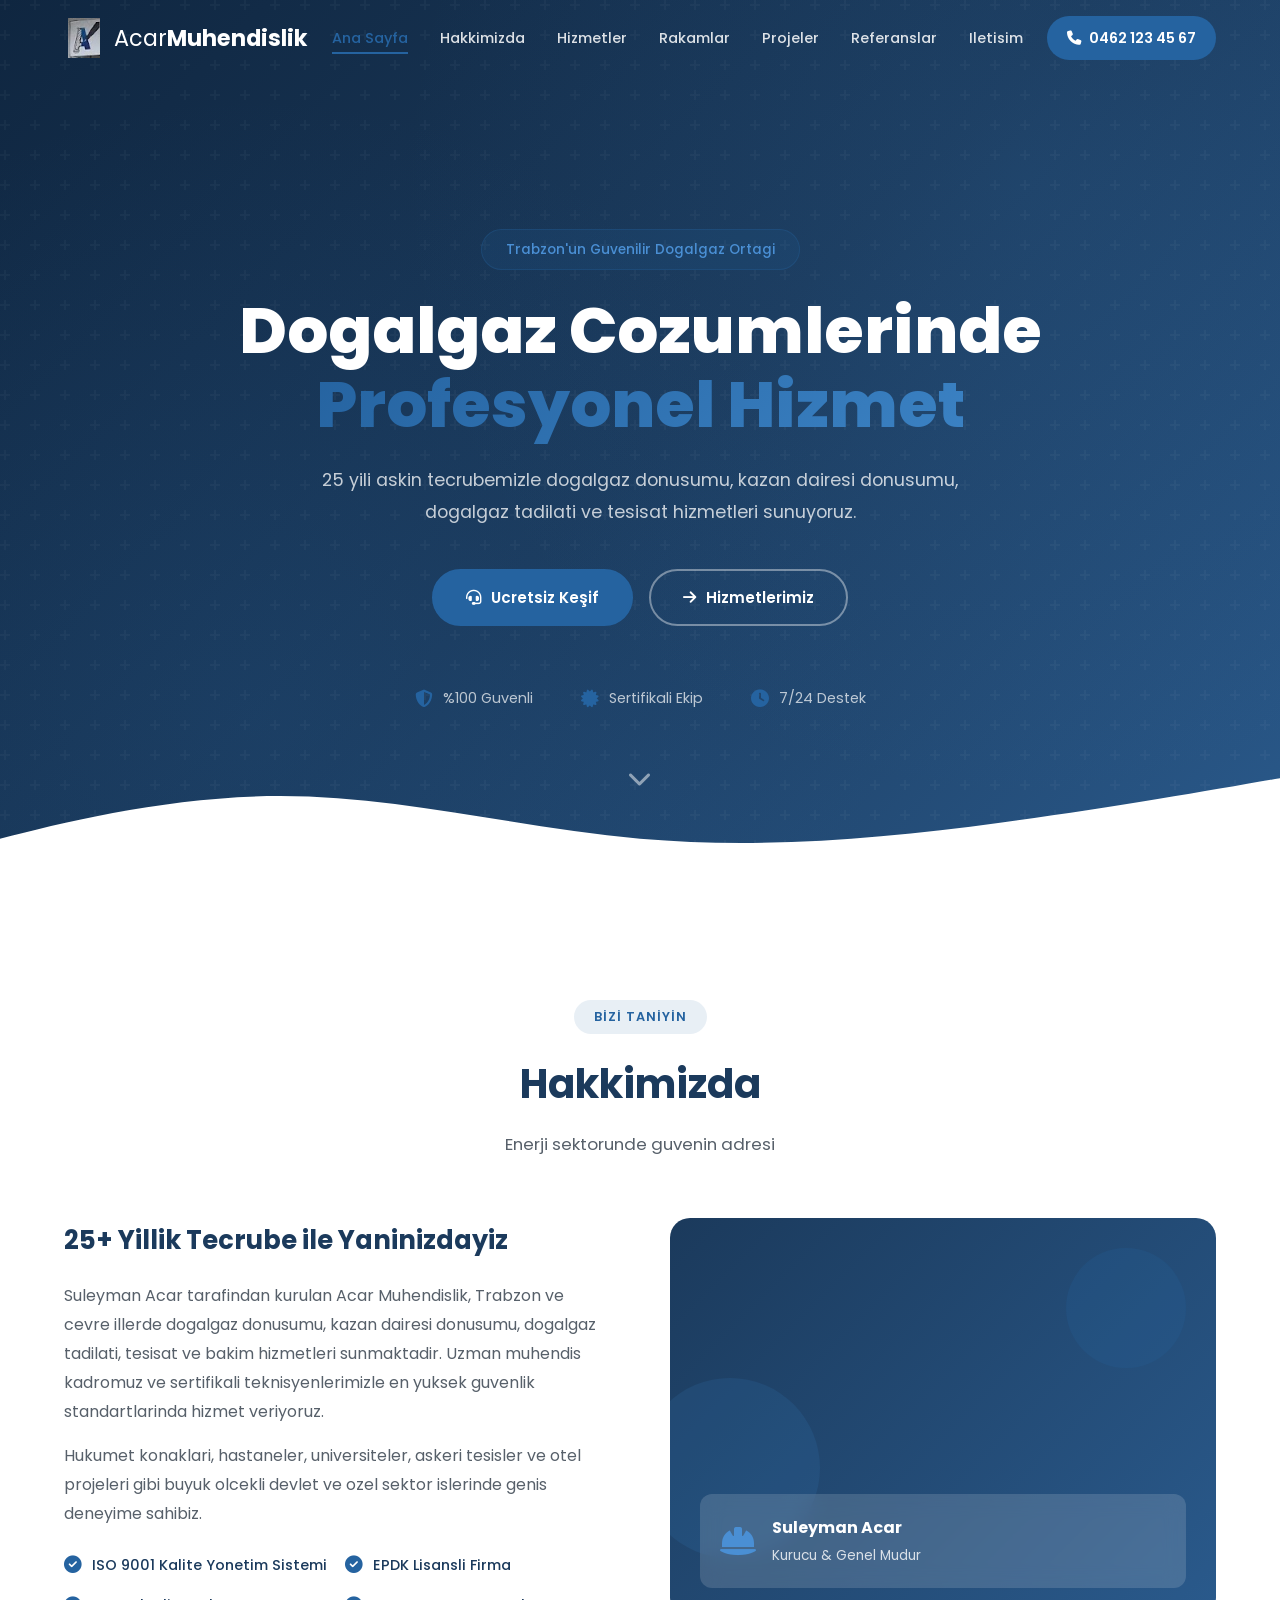
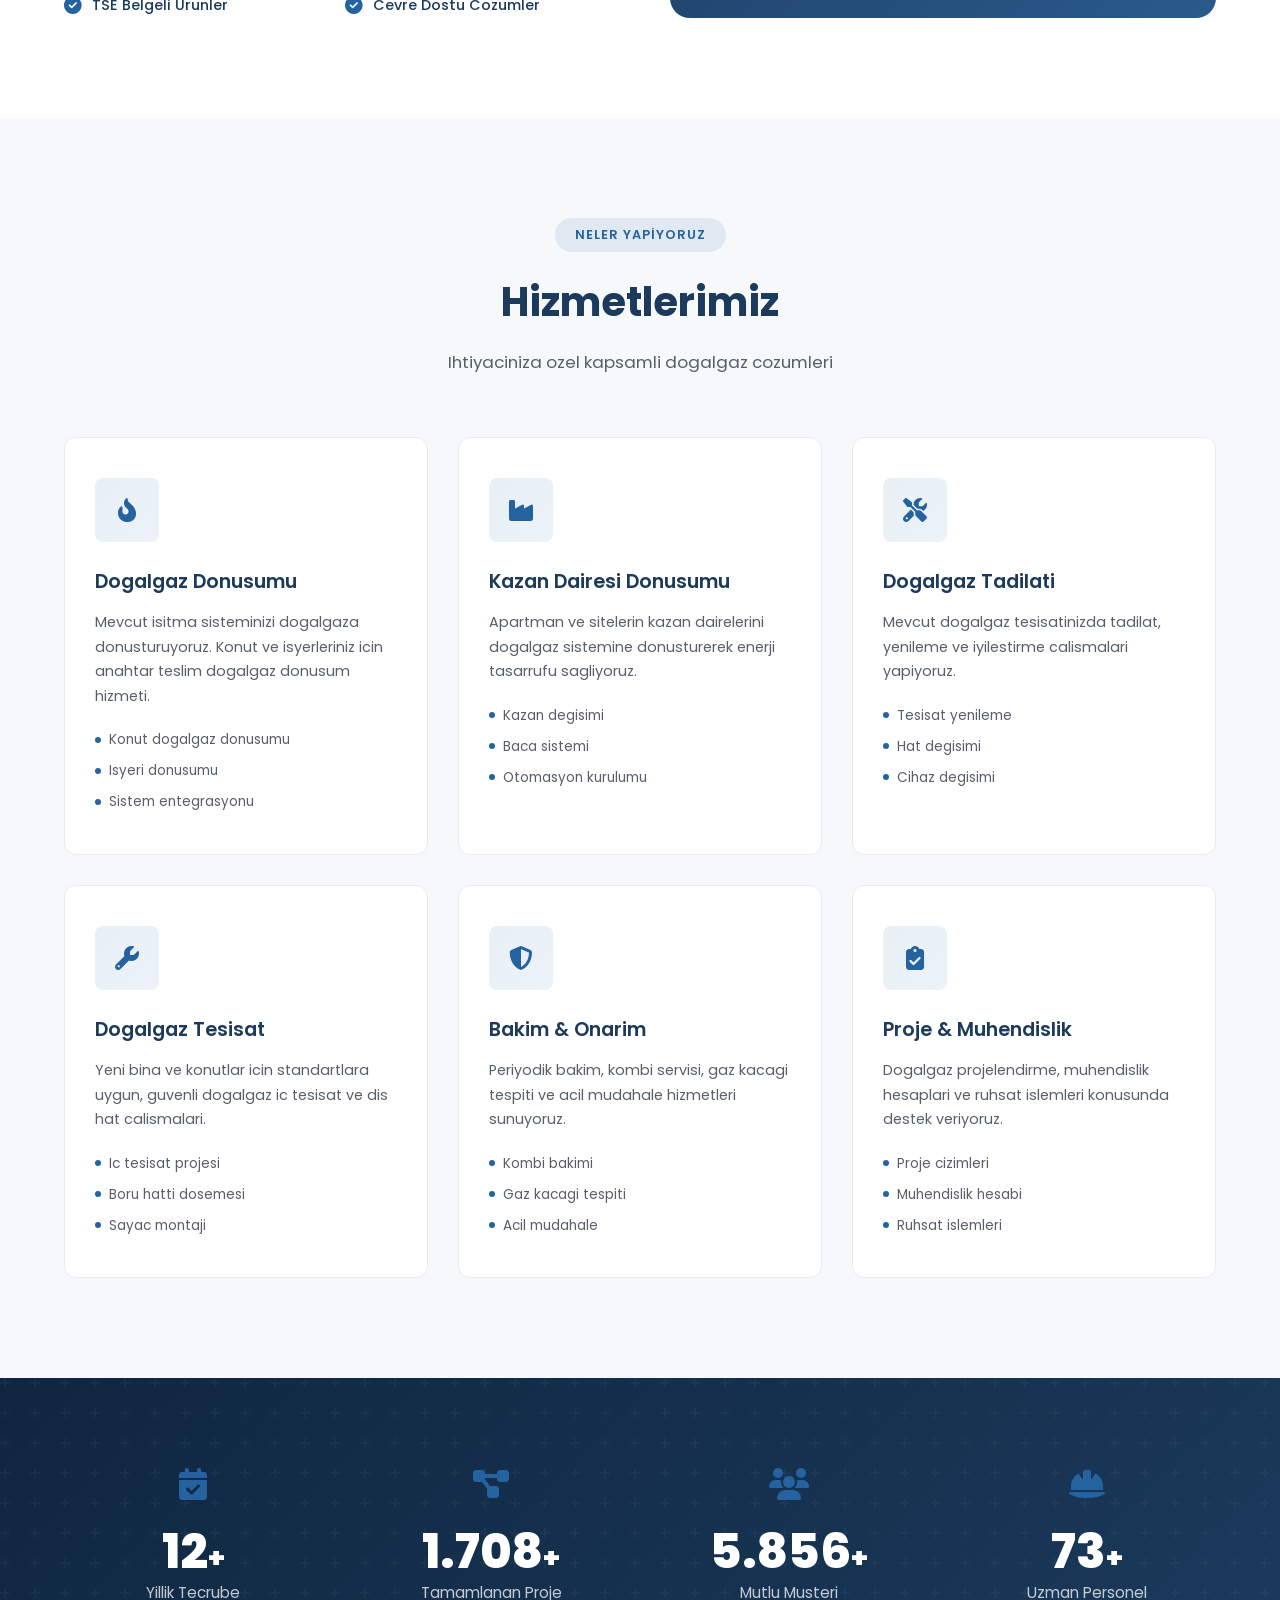
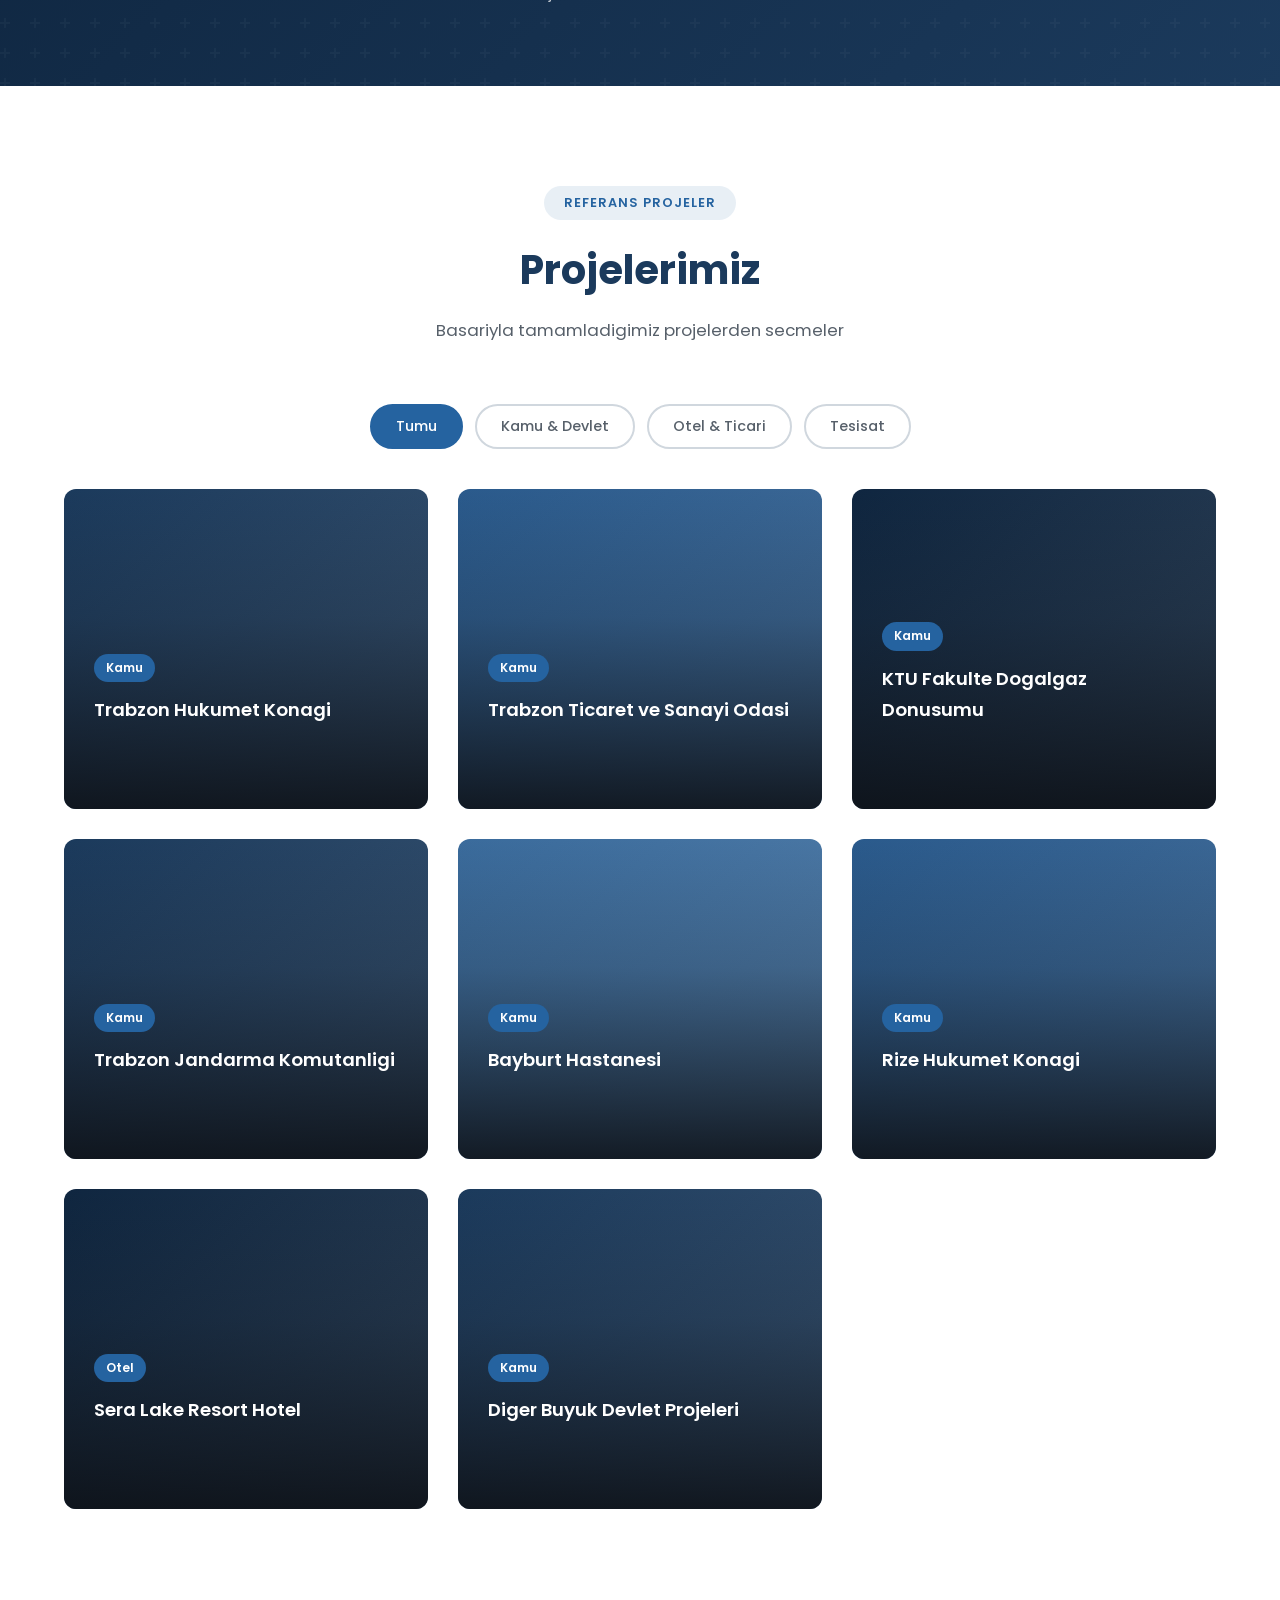
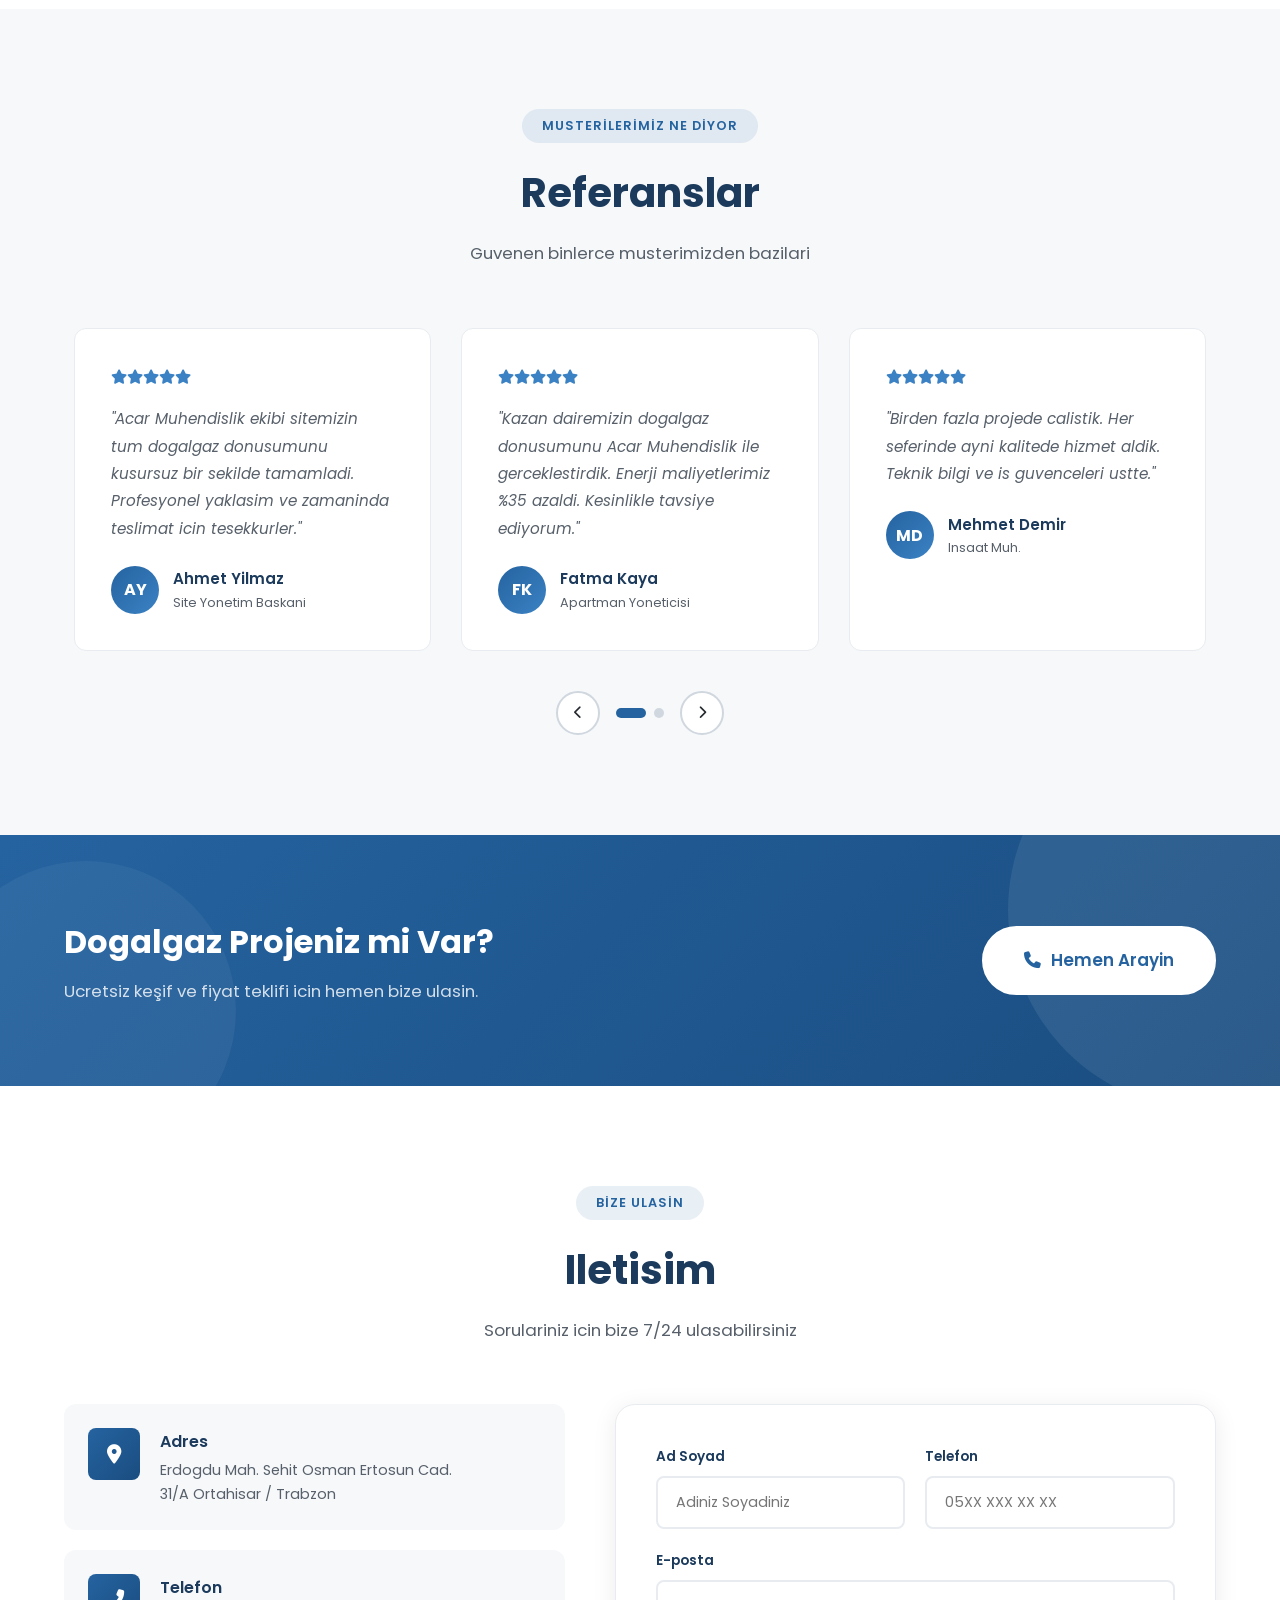
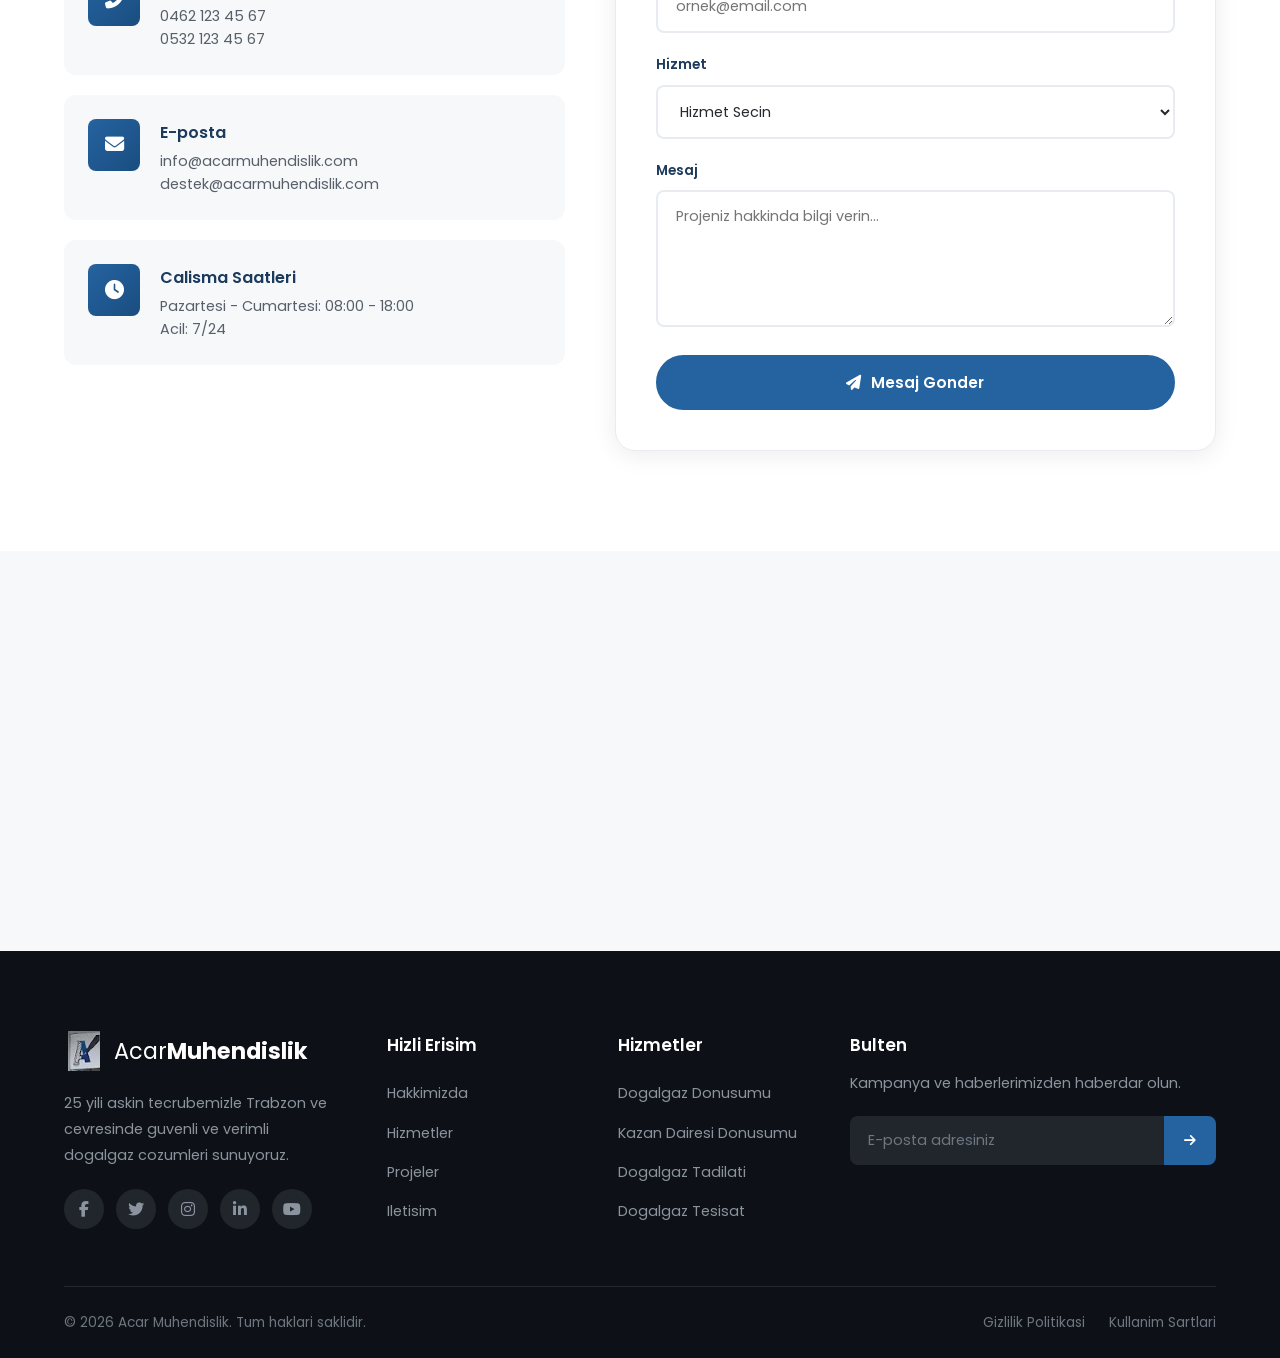
==== commit 2a841b0a: "style: add company logo, update color scheme to blue - Added company logo (assets/logo.jpg) to navba" ====
--- a/dogalgaz/index.html
+++ b/dogalgaz/index.html
@@ -15,7 +15,7 @@
   <!-- Preloader -->
   <div id="preloader" class="preloader">
     <div class="preloader__flame">
-      <i class="fas fa-fire"></i>
+      <img src="assets/logo.jpg" alt="Acar Muhendislik" class="preloader__logo" />
     </div>
     <p class="preloader__text">Acar Muhendislik</p>
   </div>
@@ -24,7 +24,7 @@
   <header class="navbar" id="navbar">
     <div class="container navbar__inner">
       <a href="#hero" class="navbar__brand">
-        <i class="fas fa-fire-flame-curved"></i>
+        <img src="assets/logo.jpg" alt="Acar Muhendislik Logo" class="navbar__logo" />
         <span>Acar<strong>Muhendislik</strong></span>
       </a>
       <nav class="navbar__links" id="nav-links">
@@ -425,7 +425,7 @@
       <div class="footer__grid">
         <div class="footer__about">
           <div class="footer__brand">
-            <i class="fas fa-fire-flame-curved"></i>
+            <img src="assets/logo.jpg" alt="Acar Muhendislik" class="footer__logo-img" />
             <span>Acar<strong>Muhendislik</strong></span>
           </div>
           <p>
--- a/dogalgaz/css/styles.css
+++ b/dogalgaz/css/styles.css
@@ -12,13 +12,13 @@
 }
 
 :root {
-  --primary: #e8590c;
-  --primary-dark: #c94a0a;
-  --primary-light: #ff8a50;
+  --primary: #2563a0;
+  --primary-dark: #1a4d80;
+  --primary-light: #4a8fd4;
   --secondary: #1b3a5c;
   --secondary-dark: #0f2640;
   --secondary-light: #2a5a8c;
-  --accent: #f59f00;
+  --accent: #3b82c4;
   --dark: #0d1117;
   --dark-2: #161b22;
   --dark-3: #21262d;
@@ -96,6 +96,12 @@
   animation: flamePulse 1s ease-in-out infinite;
 }
 
+.preloader__logo {
+  width: 80px;
+  height: 80px;
+  object-fit: contain;
+}
+
 .preloader__text {
   margin-top: 16px;
   color: var(--white);
@@ -146,9 +152,10 @@
   color: var(--secondary);
 }
 
-.navbar__brand i {
-  color: var(--primary);
-  font-size: 1.6rem;
+.navbar__logo {
+  width: 40px;
+  height: 40px;
+  object-fit: contain;
 }
 
 .navbar__brand strong {
@@ -299,7 +306,7 @@
   background: var(--primary-dark);
   border-color: var(--primary-dark);
   transform: translateY(-3px);
-  box-shadow: 0 8px 24px rgba(232, 89, 12, 0.35);
+  box-shadow: 0 8px 24px rgba(37, 99, 160, 0.35);
 }
 
 .btn--outline {
@@ -363,8 +370,8 @@
   position: absolute;
   inset: 0;
   background:
-    radial-gradient(circle at 20% 80%, rgba(232, 89, 12, 0.15) 0%, transparent 50%),
-    radial-gradient(circle at 80% 20%, rgba(245, 159, 0, 0.1) 0%, transparent 50%);
+    radial-gradient(circle at 20% 80%, rgba(37, 99, 160, 0.15) 0%, transparent 50%),
+    radial-gradient(circle at 80% 20%, rgba(59, 130, 196, 0.1) 0%, transparent 50%);
 }
 
 .hero__bg::after {
@@ -393,14 +400,14 @@
 
 .hero__badge {
   display: inline-block;
-  background: rgba(232, 89, 12, 0.15);
+  background: rgba(37, 99, 160, 0.15);
   color: var(--primary-light);
   padding: 8px 24px;
   border-radius: 50px;
   font-size: 0.85rem;
   font-weight: 500;
   margin-bottom: 24px;
-  border: 1px solid rgba(232, 89, 12, 0.3);
+  border: 1px solid rgba(37, 99, 160, 0.3);
   animation: fadeInDown 0.8s ease;
 }
 
@@ -505,7 +512,7 @@
 
 .section__tag {
   display: inline-block;
-  background: rgba(232, 89, 12, 0.1);
+  background: rgba(37, 99, 160, 0.1);
   color: var(--primary);
   padding: 6px 20px;
   border-radius: 50px;
@@ -590,7 +597,7 @@
   width: 120px;
   height: 120px;
   border-radius: 50%;
-  background: rgba(232, 89, 12, 0.2);
+  background: rgba(37, 99, 160, 0.2);
 }
 
 .about__image::after {
@@ -601,7 +608,7 @@
   width: 180px;
   height: 180px;
   border-radius: 50%;
-  background: rgba(245, 159, 0, 0.15);
+  background: rgba(59, 130, 196, 0.15);
 }
 
 .about__image-card {
@@ -677,7 +684,7 @@
   width: 64px;
   height: 64px;
   border-radius: var(--radius-sm);
-  background: linear-gradient(135deg, rgba(232, 89, 12, 0.1), rgba(245, 159, 0, 0.1));
+  background: linear-gradient(135deg, rgba(37, 99, 160, 0.1), rgba(59, 130, 196, 0.1));
   display: flex;
   align-items: center;
   justify-content: center;
@@ -1207,9 +1214,10 @@
   margin-bottom: 20px;
 }
 
-.footer__brand i {
-  color: var(--primary);
-  font-size: 1.6rem;
+.footer__logo-img {
+  width: 40px;
+  height: 40px;
+  object-fit: contain;
 }
 
 .footer__about p {
@@ -1347,7 +1355,7 @@
   align-items: center;
   justify-content: center;
   font-size: 1.1rem;
-  box-shadow: 0 4px 16px rgba(232, 89, 12, 0.4);
+  box-shadow: 0 4px 16px rgba(37, 99, 160, 0.4);
   opacity: 0;
   visibility: hidden;
   transform: translateY(20px);
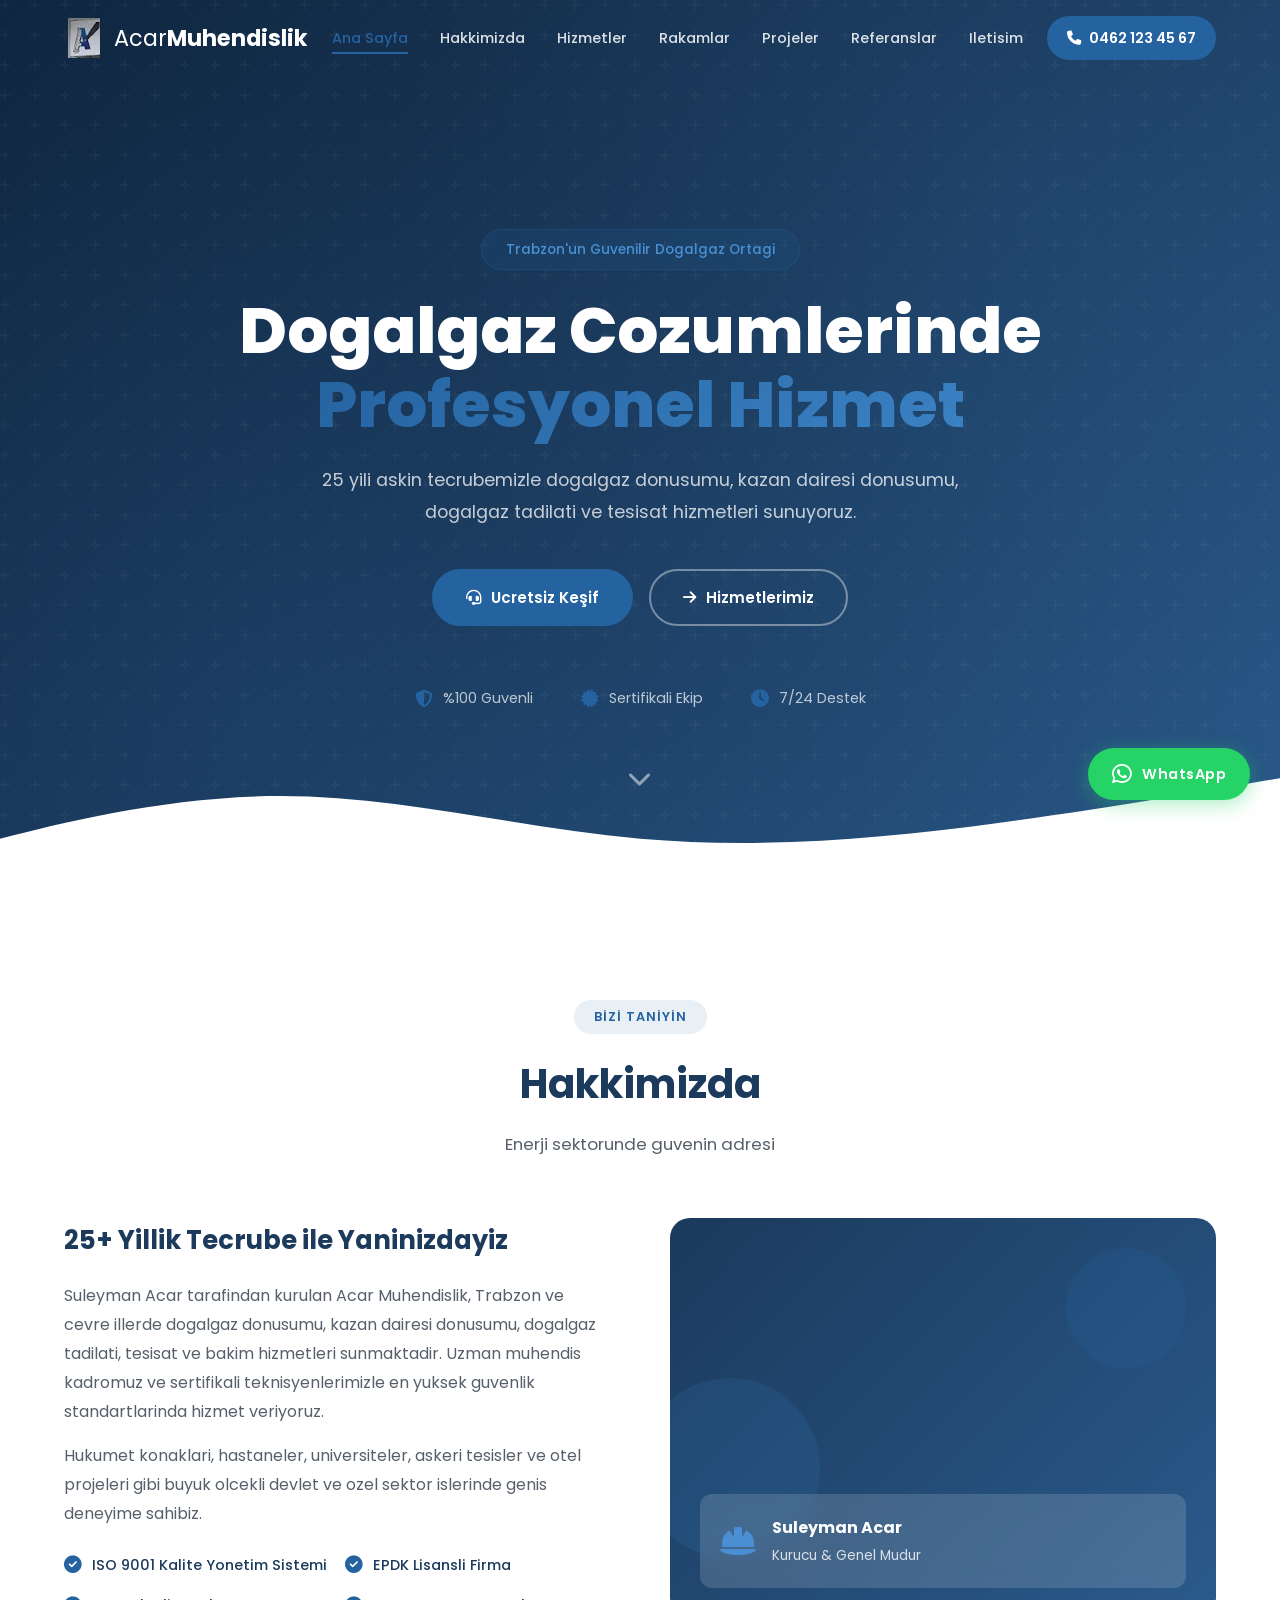
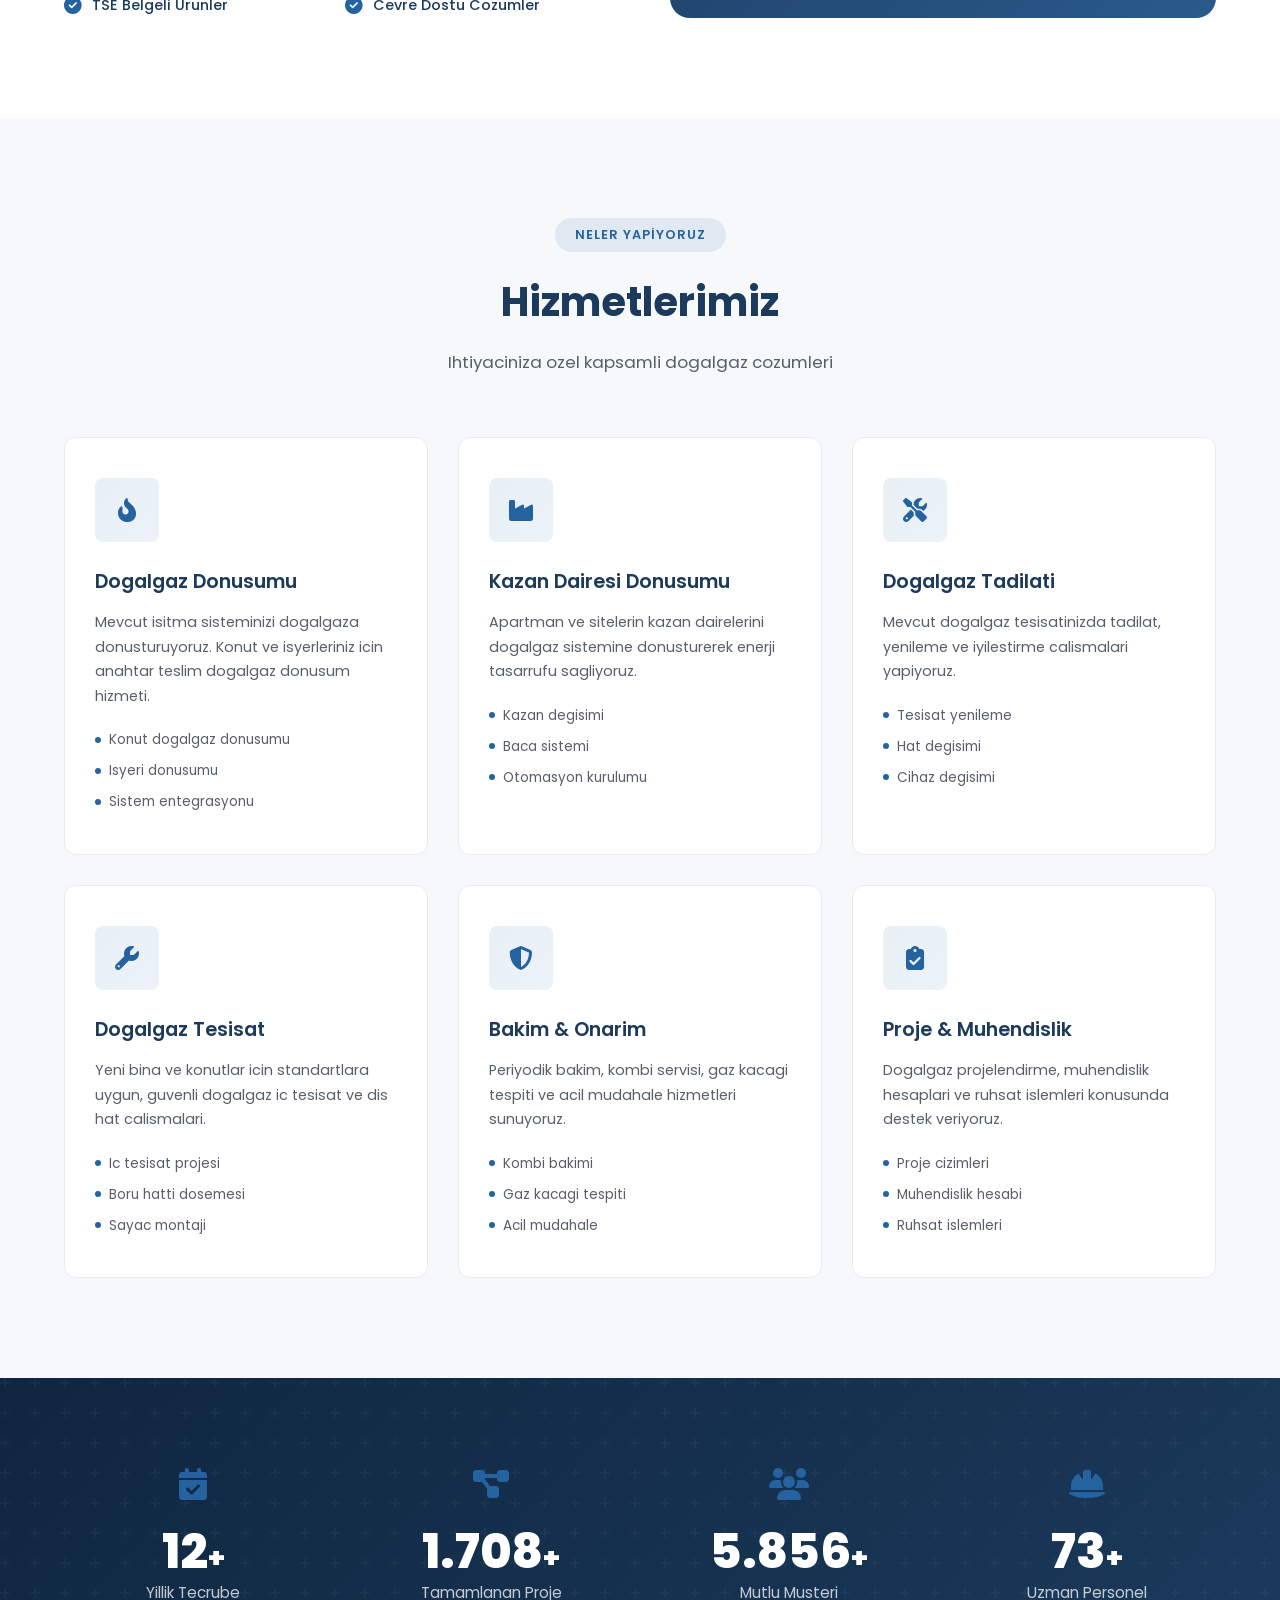
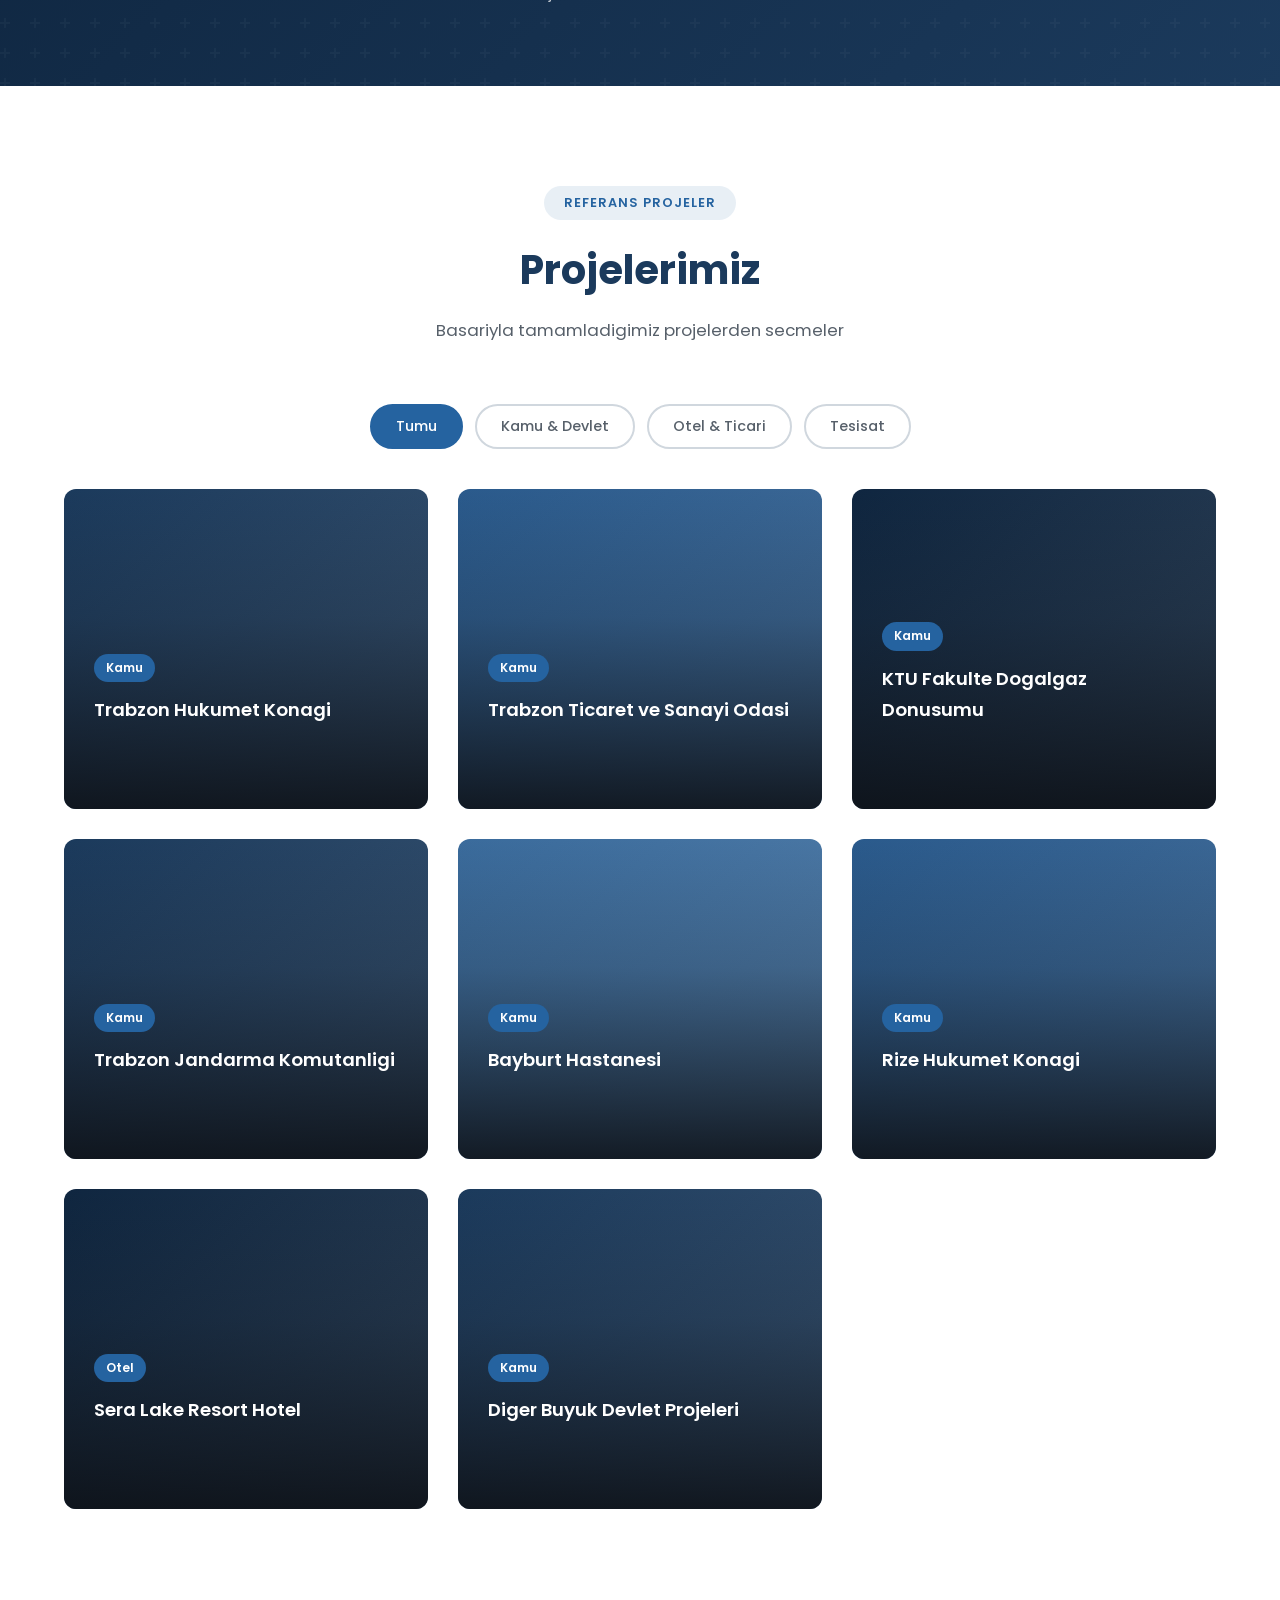
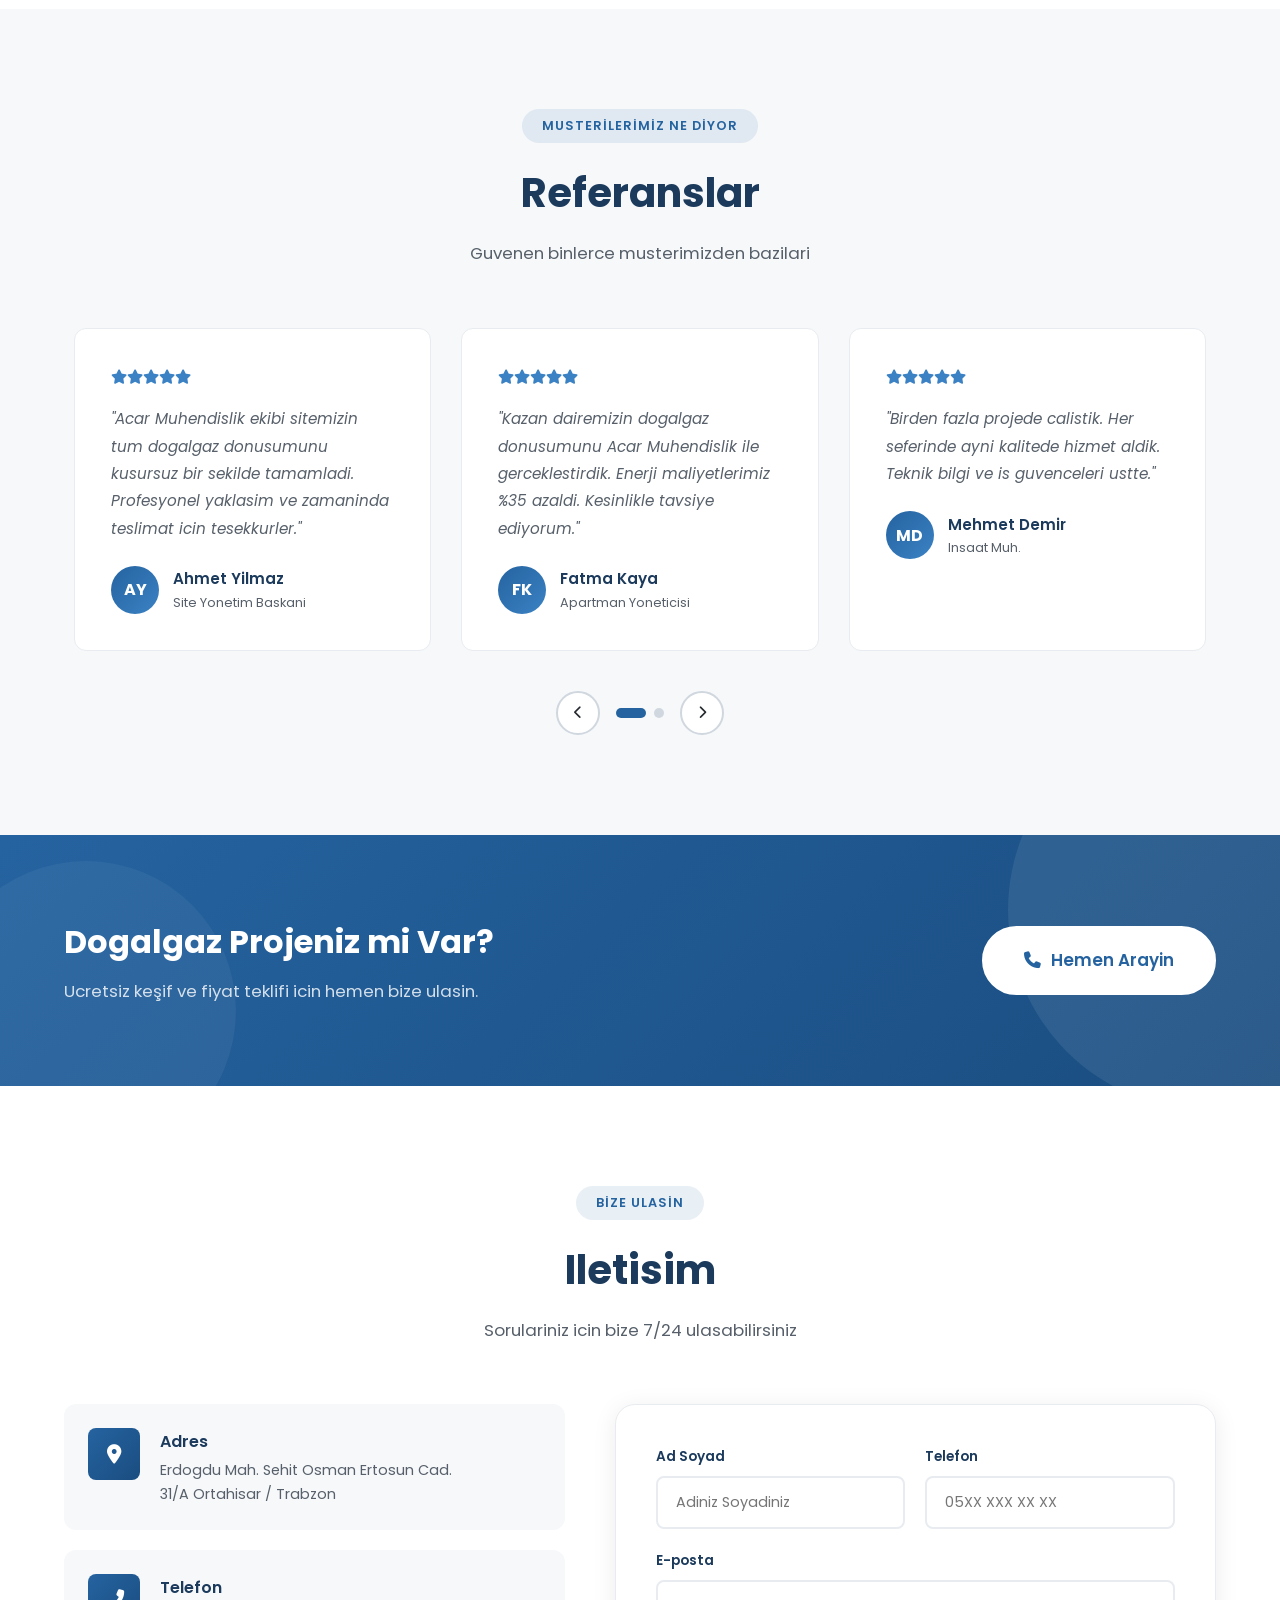
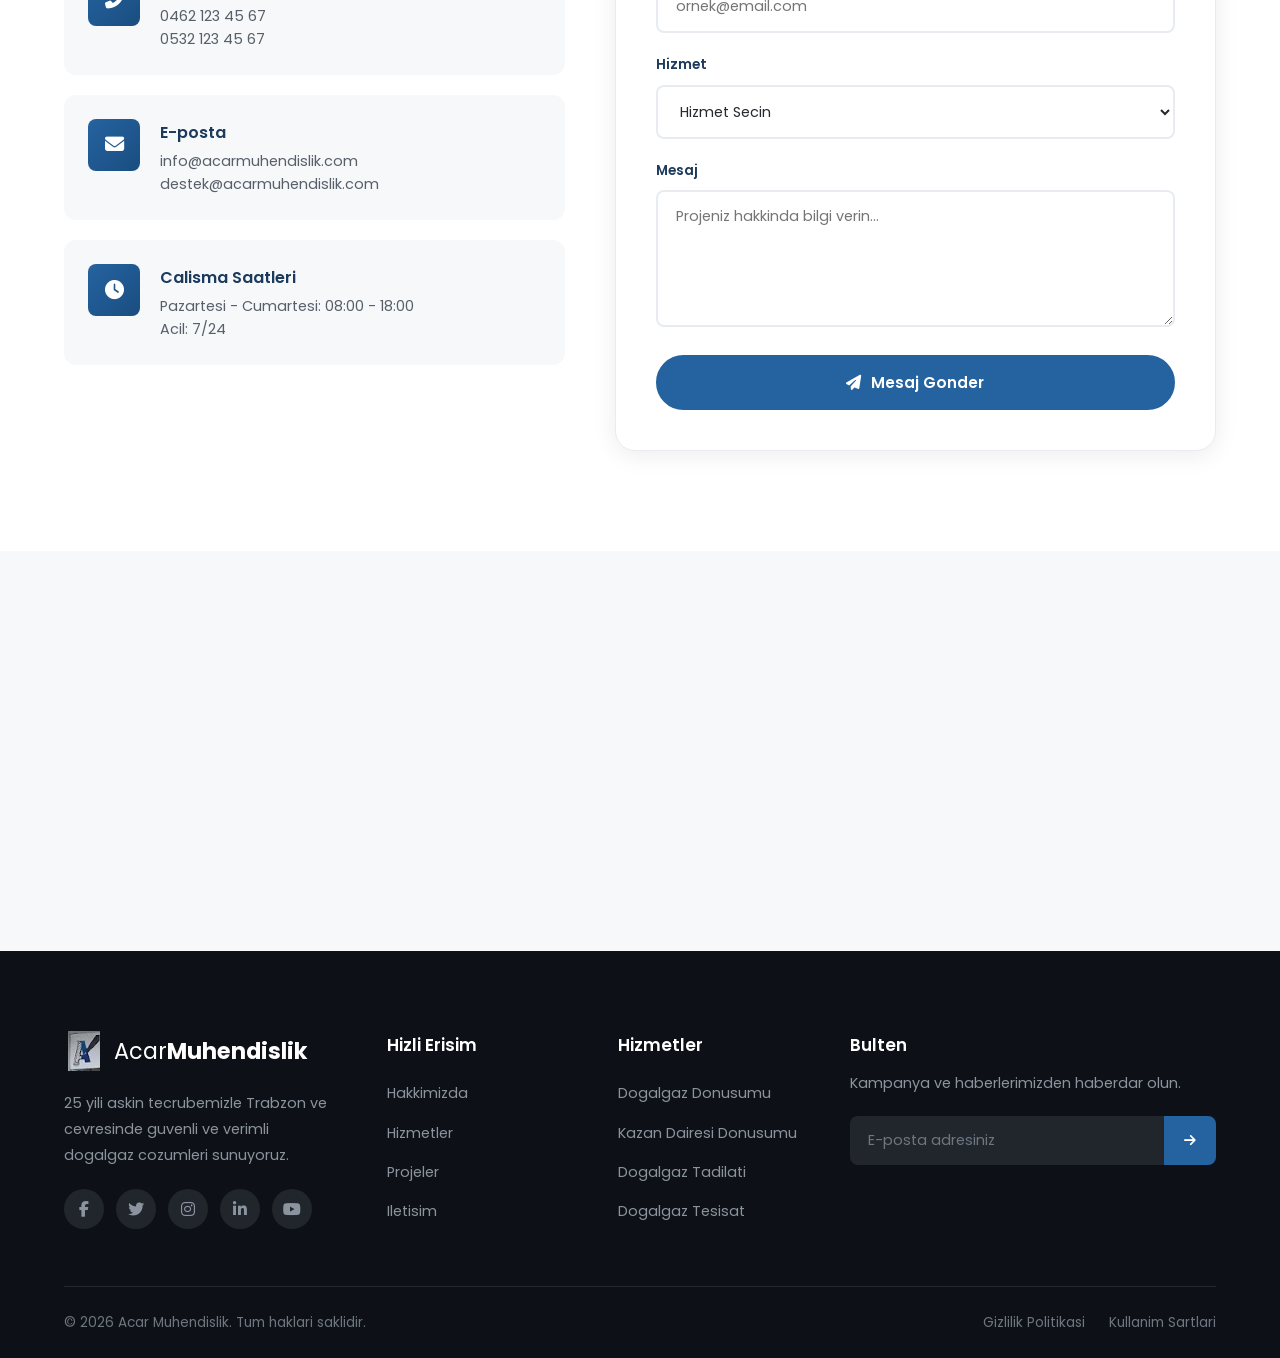
==== commit bcc9b21f: "feat: add WhatsApp button & SEO optimization - Floating WhatsApp button (bottom-right, responsive) -" ====
--- a/dogalgaz/index.html
+++ b/dogalgaz/index.html
@@ -3,8 +3,22 @@
 <head>
   <meta charset="UTF-8" />
   <meta name="viewport" content="width=device-width, initial-scale=1.0" />
-  <meta name="description" content="Acar Muhendislik - Profesyonel Dogalgaz Hizmetleri | Trabzon" />
-  <title>Acar Muhendislik | Dogalgaz Hizmetleri - Trabzon</title>
+  <meta name="description" content="Acar Muhendislik - Trabzon'da 25+ yillik tecrube ile dogalgaz donusumu, kazan dairesi donusumu, dogalgaz tadilati ve tesisat hizmetleri. Ortahisar, Trabzon." />
+  <meta name="keywords" content="dogalgaz, dogalgaz donusumu, kazan dairesi, dogalgaz tadilati, tesisat, Trabzon, Ortahisar, Acar Muhendislik, dogalgaz tesisat, kombi bakimi, mekanik tesisat" />
+  <meta name="author" content="Acar Muhendislik" />
+  <meta name="robots" content="index, follow" />
+  <meta property="og:title" content="Acar Muhendislik | Dogalgaz Hizmetleri - Trabzon" />
+  <meta property="og:description" content="25+ yillik tecrube ile dogalgaz donusumu, kazan dairesi donusumu ve tesisat hizmetleri. Trabzon ve cevre iller." />
+  <meta property="og:type" content="website" />
+  <meta property="og:locale" content="tr_TR" />
+  <meta name="twitter:card" content="summary" />
+  <meta name="twitter:title" content="Acar Muhendislik | Dogalgaz Hizmetleri" />
+  <meta name="twitter:description" content="Trabzon'da profesyonel dogalgaz donusumu ve tesisat hizmetleri." />
+  <title>Acar Muhendislik | Dogalgaz Donusumu & Tesisat - Trabzon</title>
+  <link rel="icon" type="image/x-icon" href="assets/favicon.ico" />
+  <link rel="icon" type="image/png" sizes="32x32" href="assets/favicon-32.png" />
+  <link rel="icon" type="image/png" sizes="192x192" href="assets/favicon-192.png" />
+  <link rel="apple-touch-icon" sizes="180x180" href="assets/apple-touch-icon.png" />
   <link rel="preconnect" href="https://fonts.googleapis.com" />
   <link rel="preconnect" href="https://fonts.gstatic.com" crossorigin />
   <link href="https://fonts.googleapis.com/css2?family=Poppins:wght@300;400;500;600;700;800&display=swap" rel="stylesheet" />
@@ -482,6 +496,39 @@
     <i class="fas fa-arrow-up"></i>
   </button>
 
+  <!-- WhatsApp Button -->
+  <a href="https://wa.me/905321234567?text=Merhaba%2C%20Acar%20Muhendislik%20hakkinda%20bilgi%20almak%20istiyorum." target="_blank" rel="noopener noreferrer" class="whatsapp-btn" aria-label="WhatsApp ile iletisime gecin">
+    <i class="fab fa-whatsapp"></i>
+    <span class="whatsapp-btn__text">WhatsApp</span>
+  </a>
+
+  <!-- Structured Data -->
+  <script type="application/ld+json">
+  {
+    "@context": "https://schema.org",
+    "@type": "LocalBusiness",
+    "name": "Acar Muhendislik",
+    "description": "Dogalgaz donusumu, kazan dairesi donusumu, dogalgaz tadilati ve tesisat hizmetleri",
+    "founder": {
+      "@type": "Person",
+      "name": "Suleyman Acar"
+    },
+    "address": {
+      "@type": "PostalAddress",
+      "streetAddress": "Erdogdu Mah. Sehit Osman Ertosun Cad. 31/A",
+      "addressLocality": "Ortahisar",
+      "addressRegion": "Trabzon",
+      "addressCountry": "TR"
+    },
+    "telephone": "+904621234567",
+    "email": "info@acarmuhendislik.com",
+    "url": "https://acarmuhendislik.com",
+    "openingHours": "Mo-Sa 08:00-18:00",
+    "areaServed": ["Trabzon", "Rize", "Bayburt"],
+    "knowsAbout": ["Dogalgaz Donusumu", "Kazan Dairesi Donusumu", "Dogalgaz Tadilati", "Mekanik Tesisat"]
+  }
+  </script>
+
   <script src="js/main.js"></script>
 </body>
 </html>
--- a/dogalgaz/css/styles.css
+++ b/dogalgaz/css/styles.css
@@ -1599,4 +1599,72 @@
     padding: 8px 16px;
     font-size: 0.8rem;
   }
-}
+
+  .whatsapp-btn__text {
+    display: none;
+  }
+
+  .whatsapp-btn {
+    width: 56px;
+    height: 56px;
+    padding: 0;
+    justify-content: center;
+    border-radius: 50%;
+  }
+}
+
+/* ----- WhatsApp Floating Button ----- */
+.whatsapp-btn {
+  position: fixed;
+  bottom: 100px;
+  right: 30px;
+  z-index: 999;
+  display: flex;
+  align-items: center;
+  gap: 10px;
+  background: #25d366;
+  color: var(--white);
+  padding: 14px 24px;
+  border-radius: 50px;
+  font-size: 1rem;
+  font-weight: 600;
+  font-family: var(--font);
+  box-shadow: 0 4px 20px rgba(37, 211, 102, 0.4);
+  transition: all var(--transition);
+  text-decoration: none;
+}
+
+.whatsapp-btn:hover {
+  background: #1ebe5d;
+  transform: translateY(-3px) scale(1.05);
+  box-shadow: 0 8px 30px rgba(37, 211, 102, 0.5);
+}
+
+.whatsapp-btn i {
+  font-size: 1.4rem;
+}
+
+.whatsapp-btn__text {
+  font-size: 0.9rem;
+  letter-spacing: 0.5px;
+}
+
+@media (max-width: 768px) {
+  .whatsapp-btn {
+    bottom: 90px;
+    right: 20px;
+    width: 56px;
+    height: 56px;
+    padding: 0;
+    justify-content: center;
+    border-radius: 50%;
+  }
+
+  .whatsapp-btn__text {
+    display: none;
+  }
+
+  .whatsapp-btn i {
+    font-size: 1.6rem;
+  }
+}
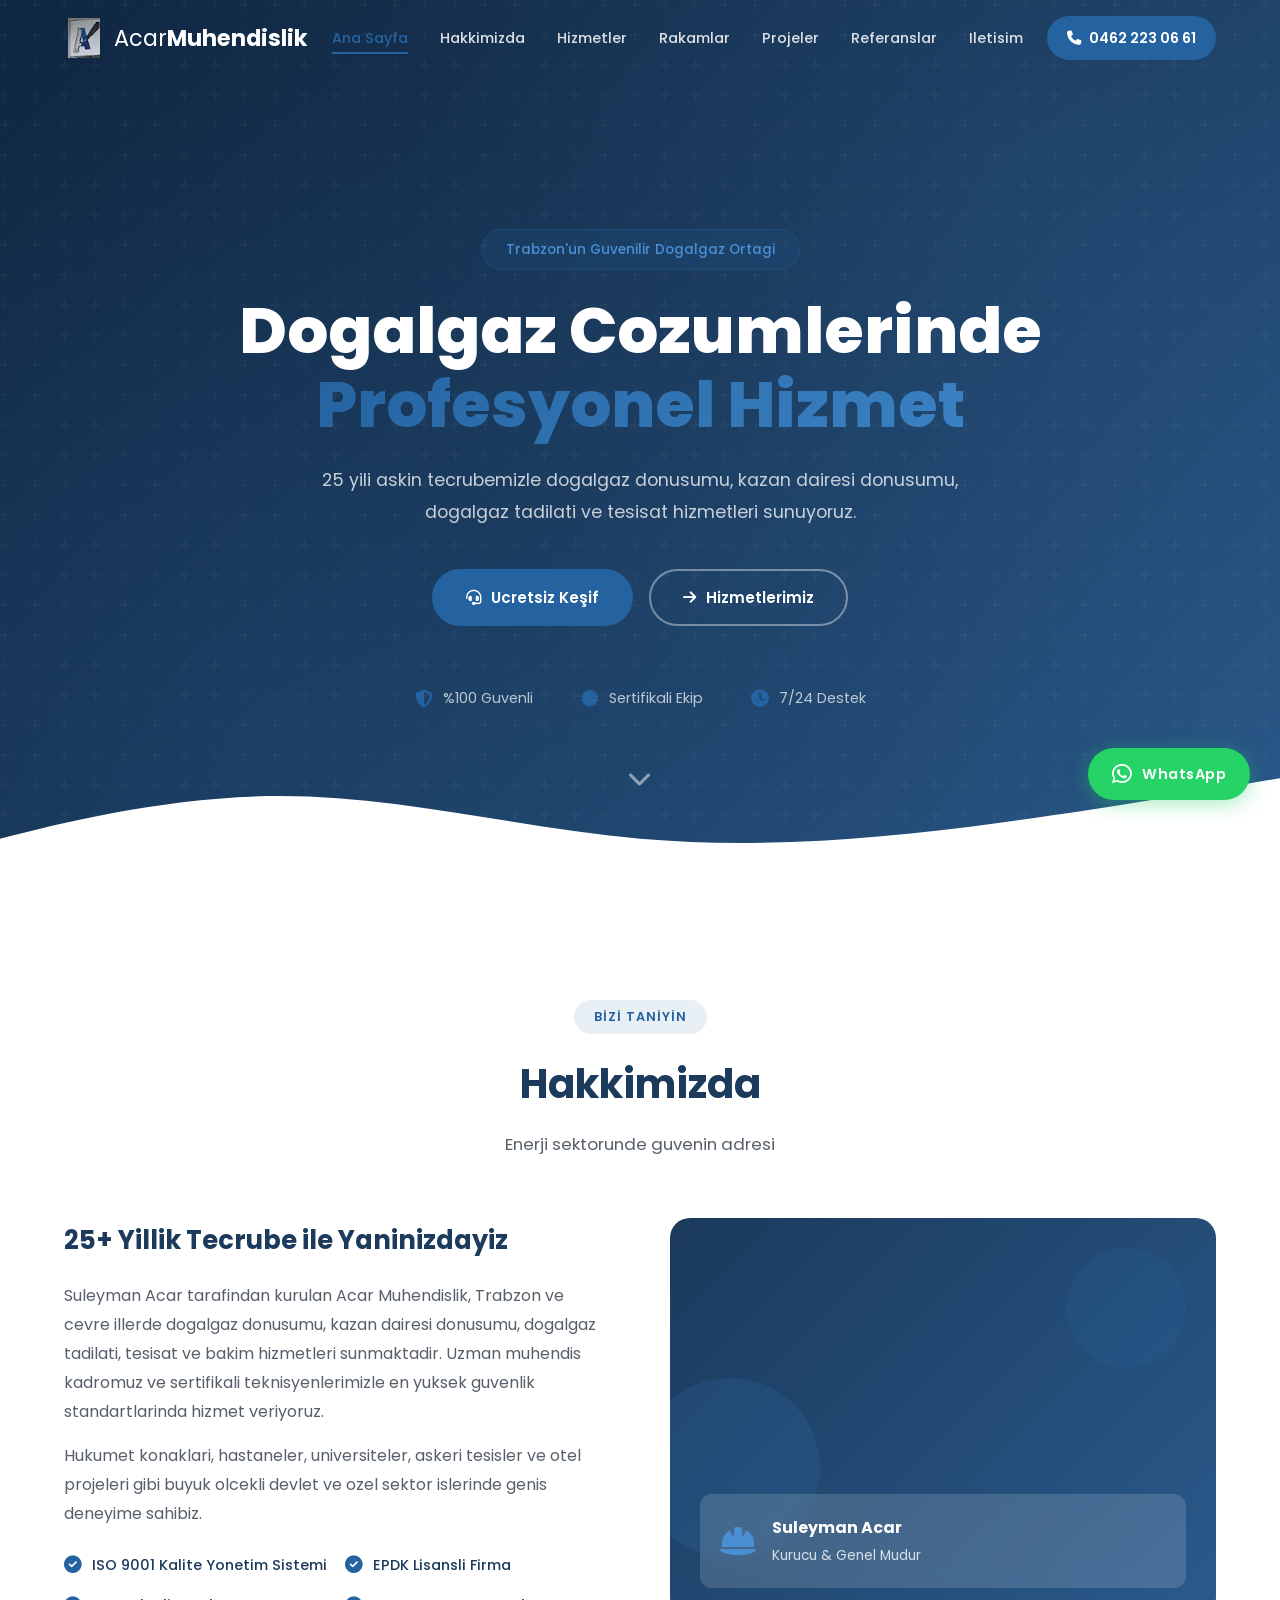
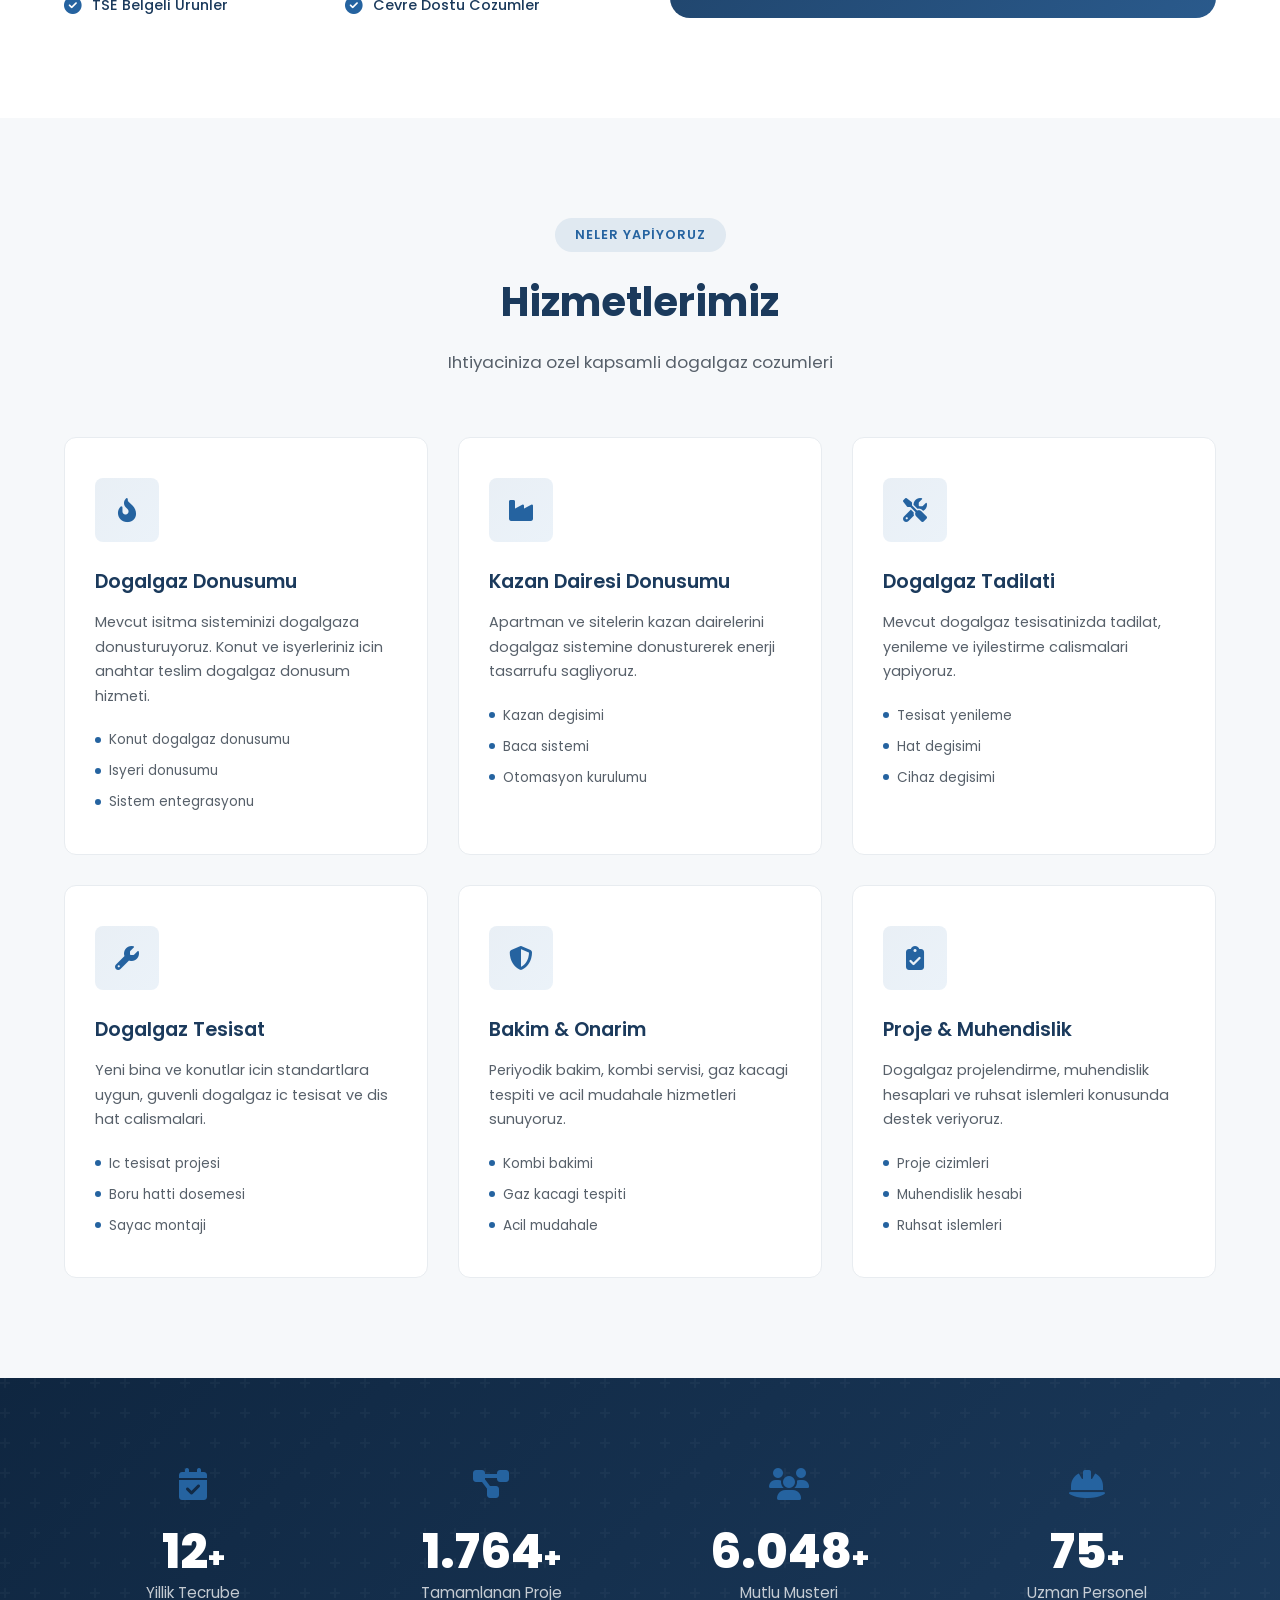
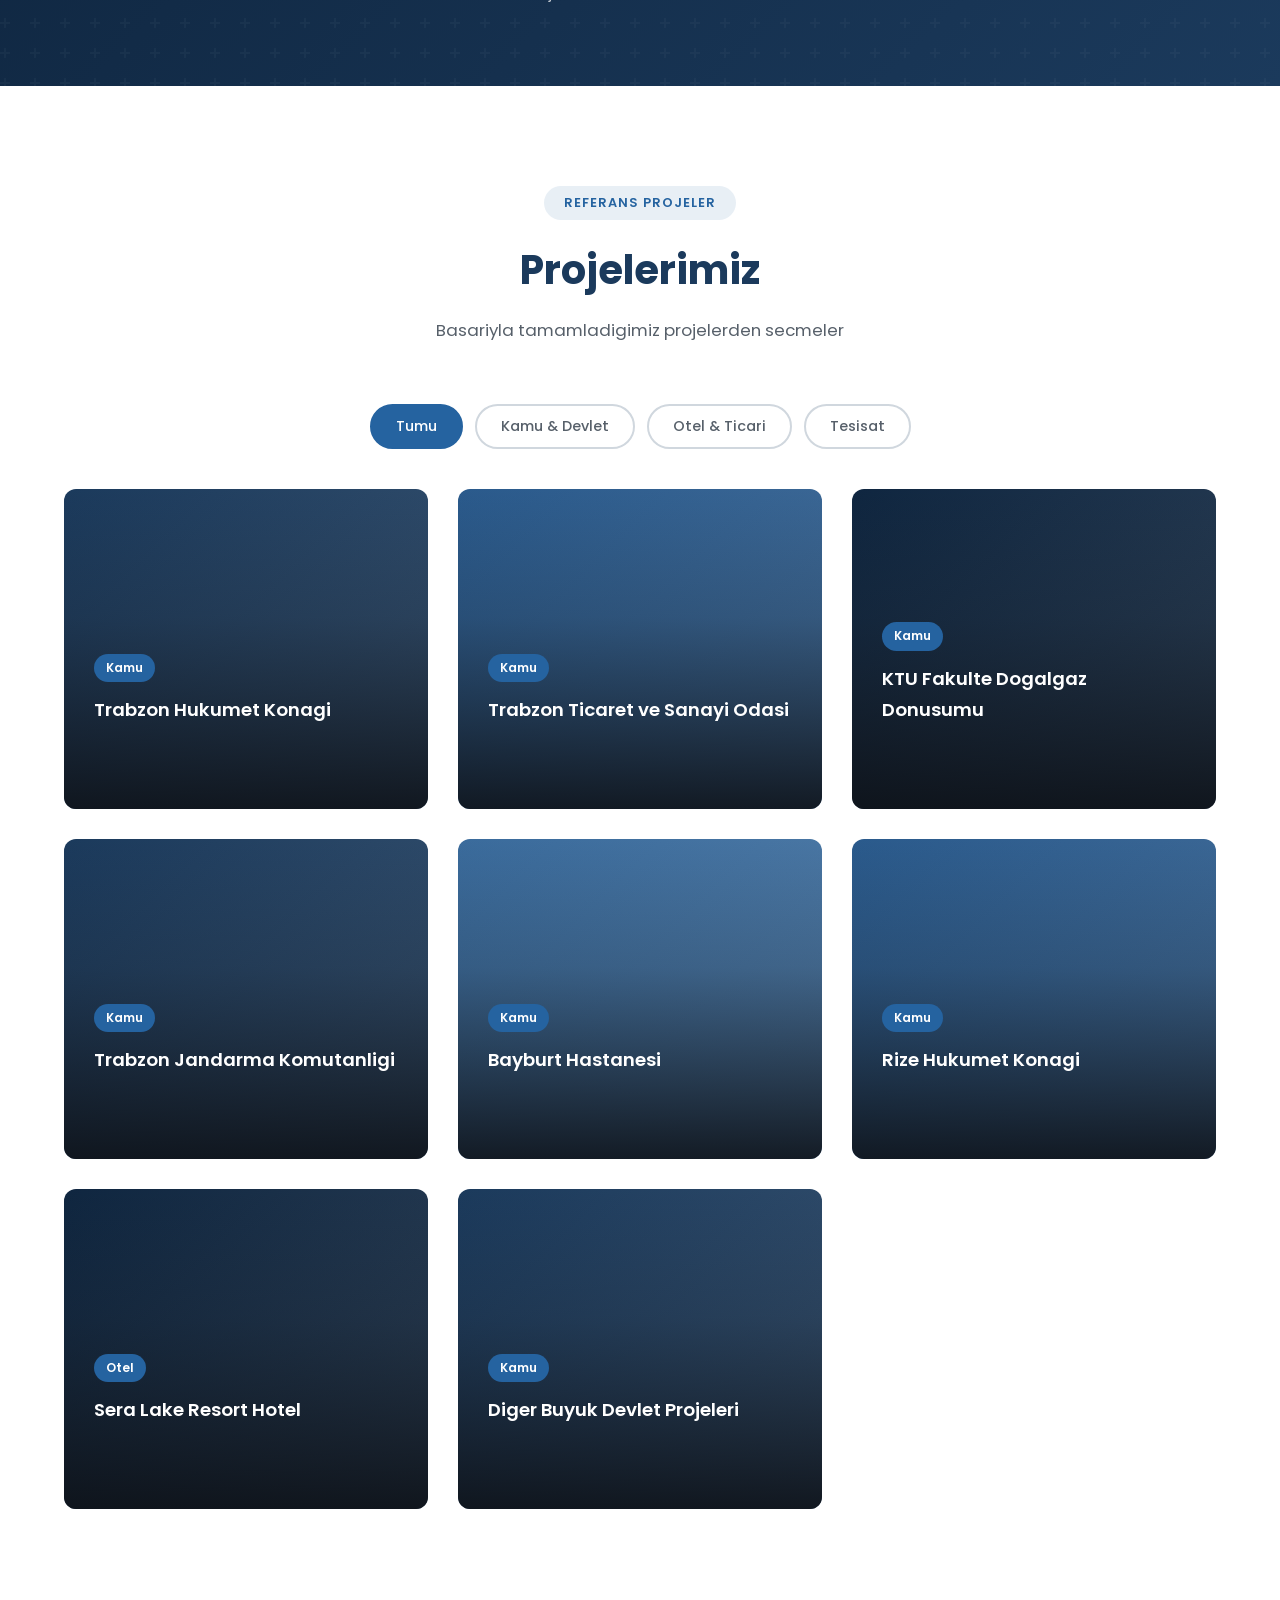
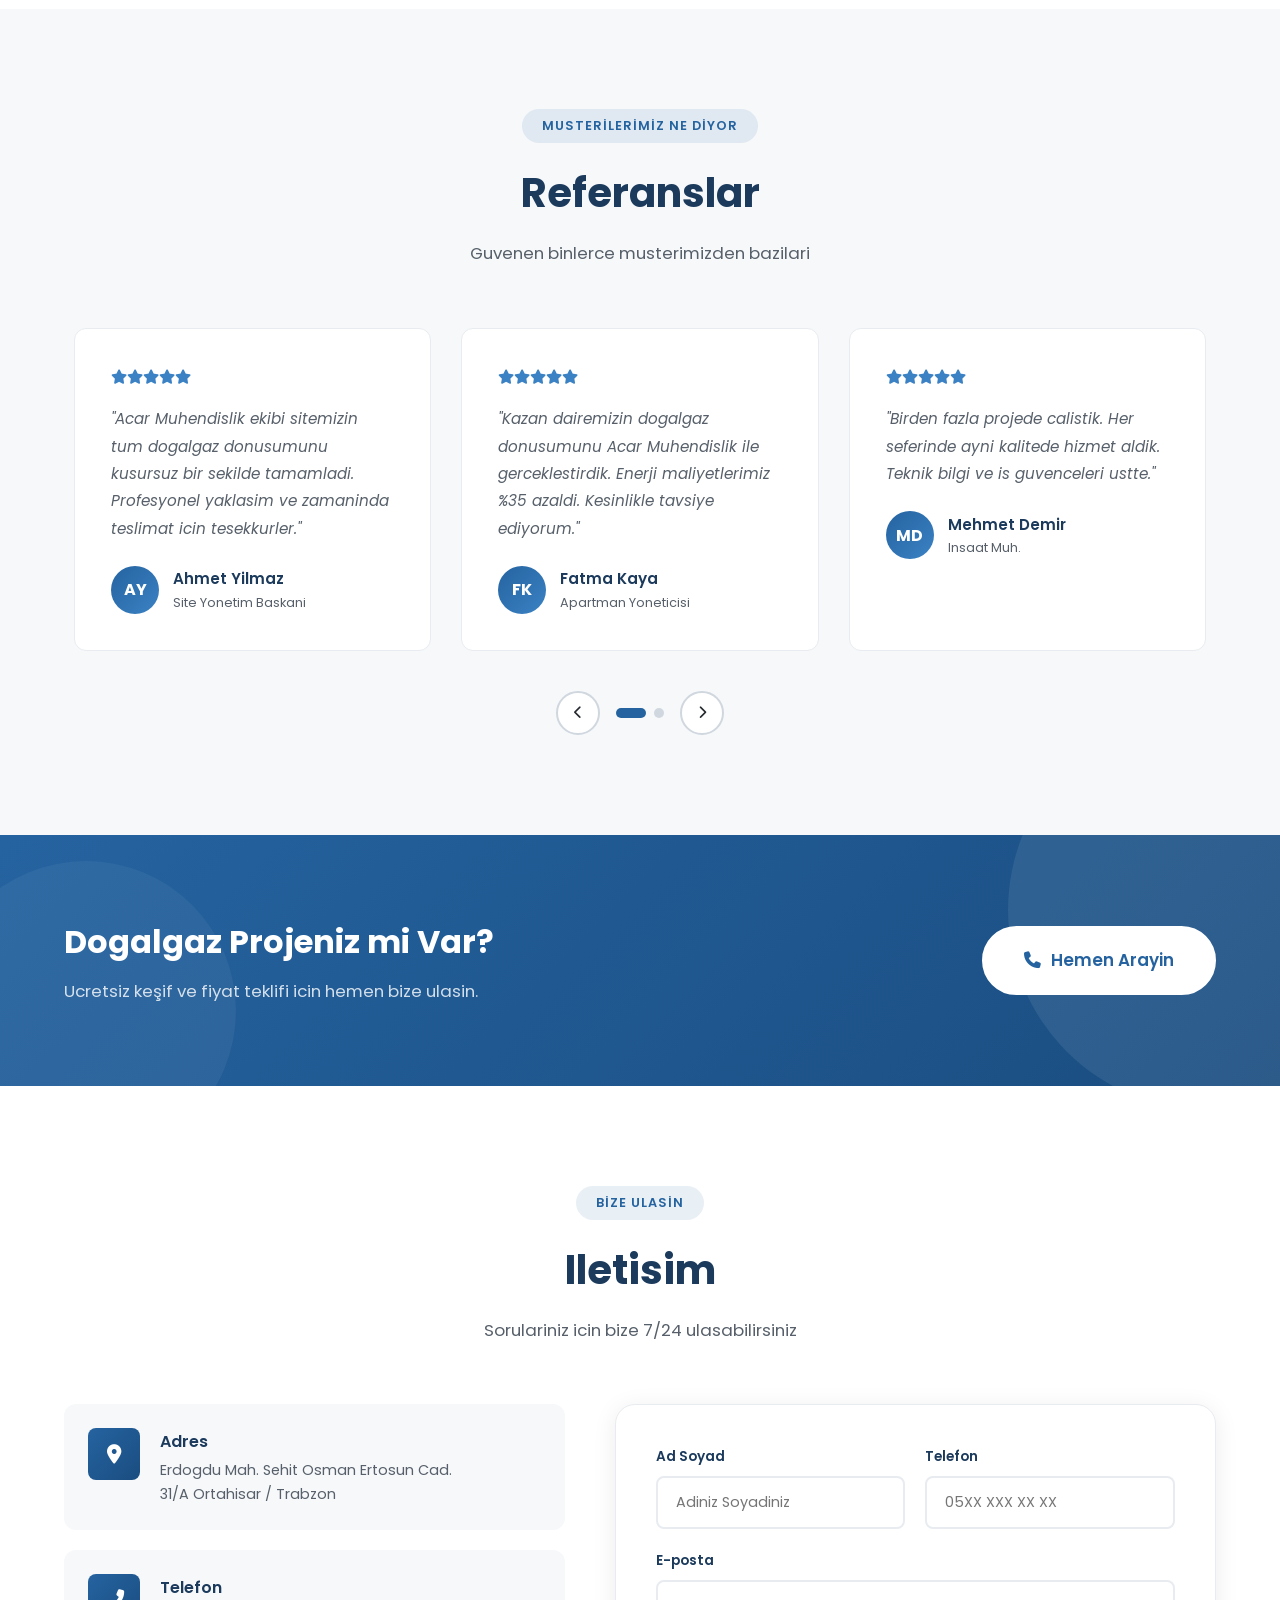
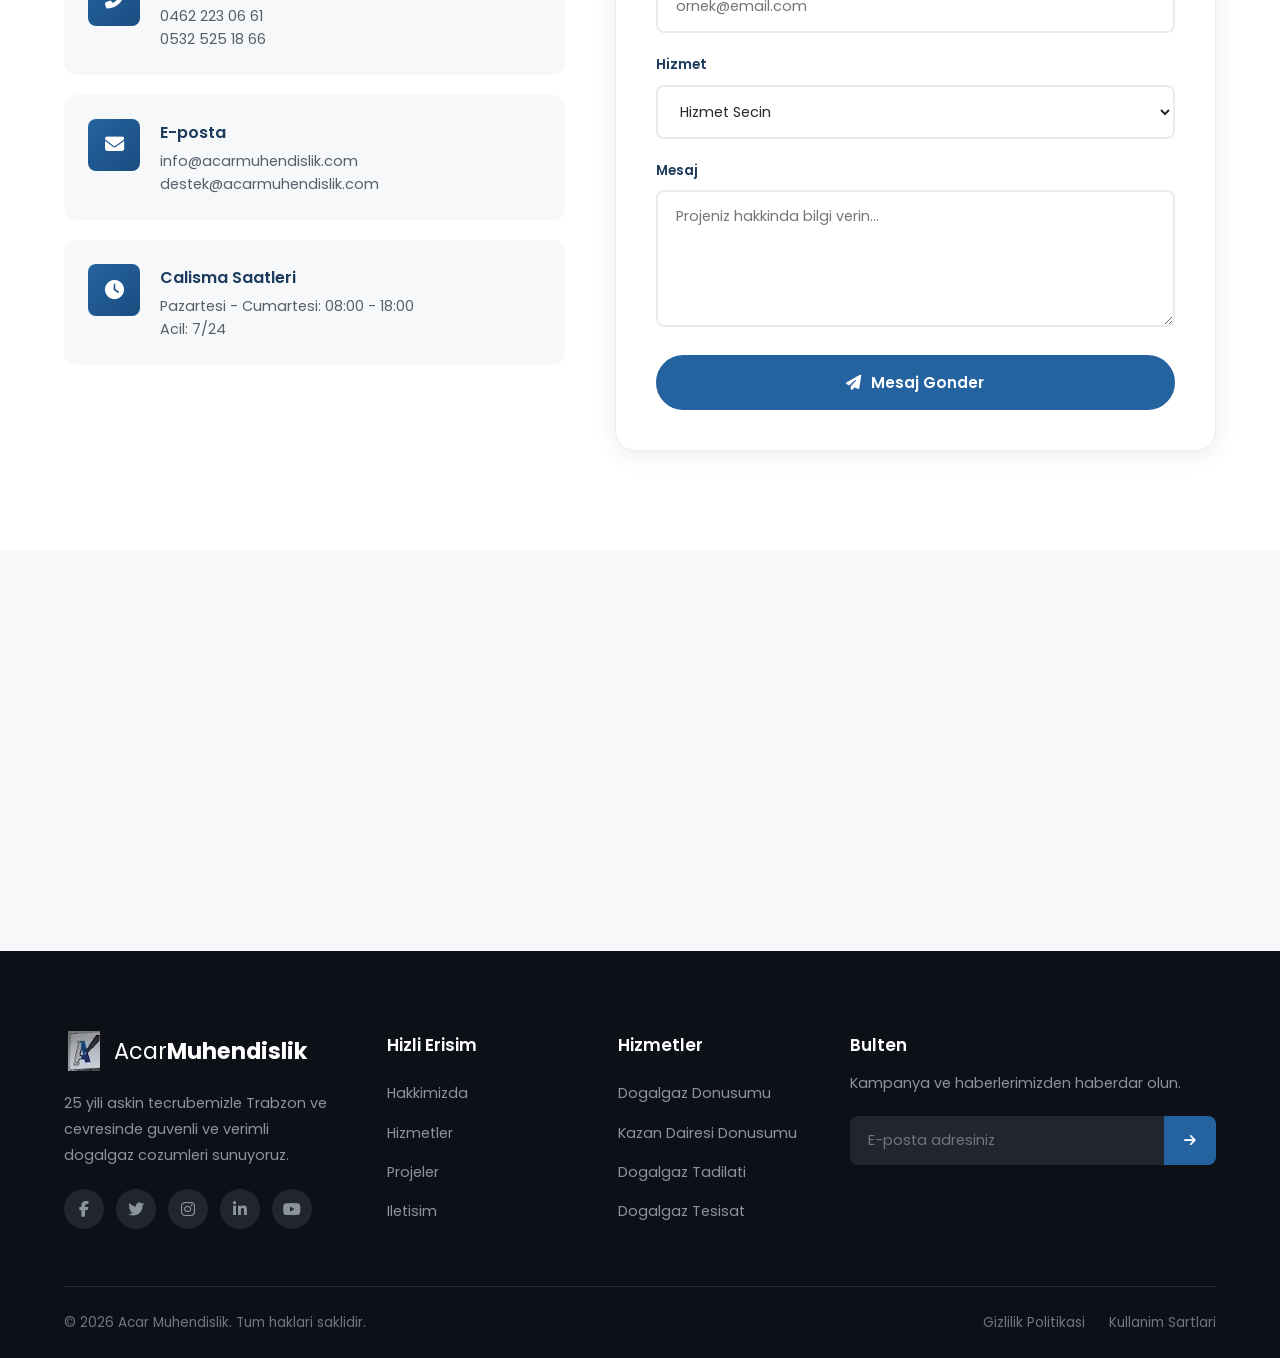
==== commit ce5fb61f: "update: add real phone numbers with click-to-call - Office: 0462 223 06 61 (tel: link in navbar + co" ====
--- a/dogalgaz/index.html
+++ b/dogalgaz/index.html
@@ -51,9 +51,9 @@
         <a href="#contact" class="nav-link">Iletisim</a>
       </nav>
       <div class="navbar__actions">
-        <a href="tel:+904621234567" class="navbar__phone">
+        <a href="tel:+904622230661" class="navbar__phone">
           <i class="fas fa-phone"></i>
-          <span>0462 123 45 67</span>
+          <span>0462 223 06 61</span>
         </a>
         <button id="menu-toggle" class="btn-icon menu-toggle" aria-label="Menu">
           <span class="hamburger"></span>
@@ -366,7 +366,7 @@
               <div class="contact__card-icon"><i class="fas fa-phone-alt"></i></div>
               <div>
                 <h4>Telefon</h4>
-                <p>0462 123 45 67<br />0532 123 45 67</p>
+                <p><a href="tel:+904622230661" style="color: inherit;">0462 223 06 61</a><br /><a href="tel:+905325251866" style="color: inherit;">0532 525 18 66</a></p>
               </div>
             </div>
             <div class="contact__card">
@@ -497,7 +497,7 @@
   </button>
 
   <!-- WhatsApp Button -->
-  <a href="https://wa.me/905321234567?text=Merhaba%2C%20Acar%20Muhendislik%20hakkinda%20bilgi%20almak%20istiyorum." target="_blank" rel="noopener noreferrer" class="whatsapp-btn" aria-label="WhatsApp ile iletisime gecin">
+  <a href="https://wa.me/905325251866?text=Merhaba%2C%20Acar%20Muhendislik%20hakkinda%20bilgi%20almak%20istiyorum." target="_blank" rel="noopener noreferrer" class="whatsapp-btn" aria-label="WhatsApp ile iletisime gecin">
     <i class="fab fa-whatsapp"></i>
     <span class="whatsapp-btn__text">WhatsApp</span>
   </a>
@@ -520,7 +520,7 @@
       "addressRegion": "Trabzon",
       "addressCountry": "TR"
     },
-    "telephone": "+904621234567",
+    "telephone": "+904622230661",
     "email": "info@acarmuhendislik.com",
     "url": "https://acarmuhendislik.com",
     "openingHours": "Mo-Sa 08:00-18:00",
